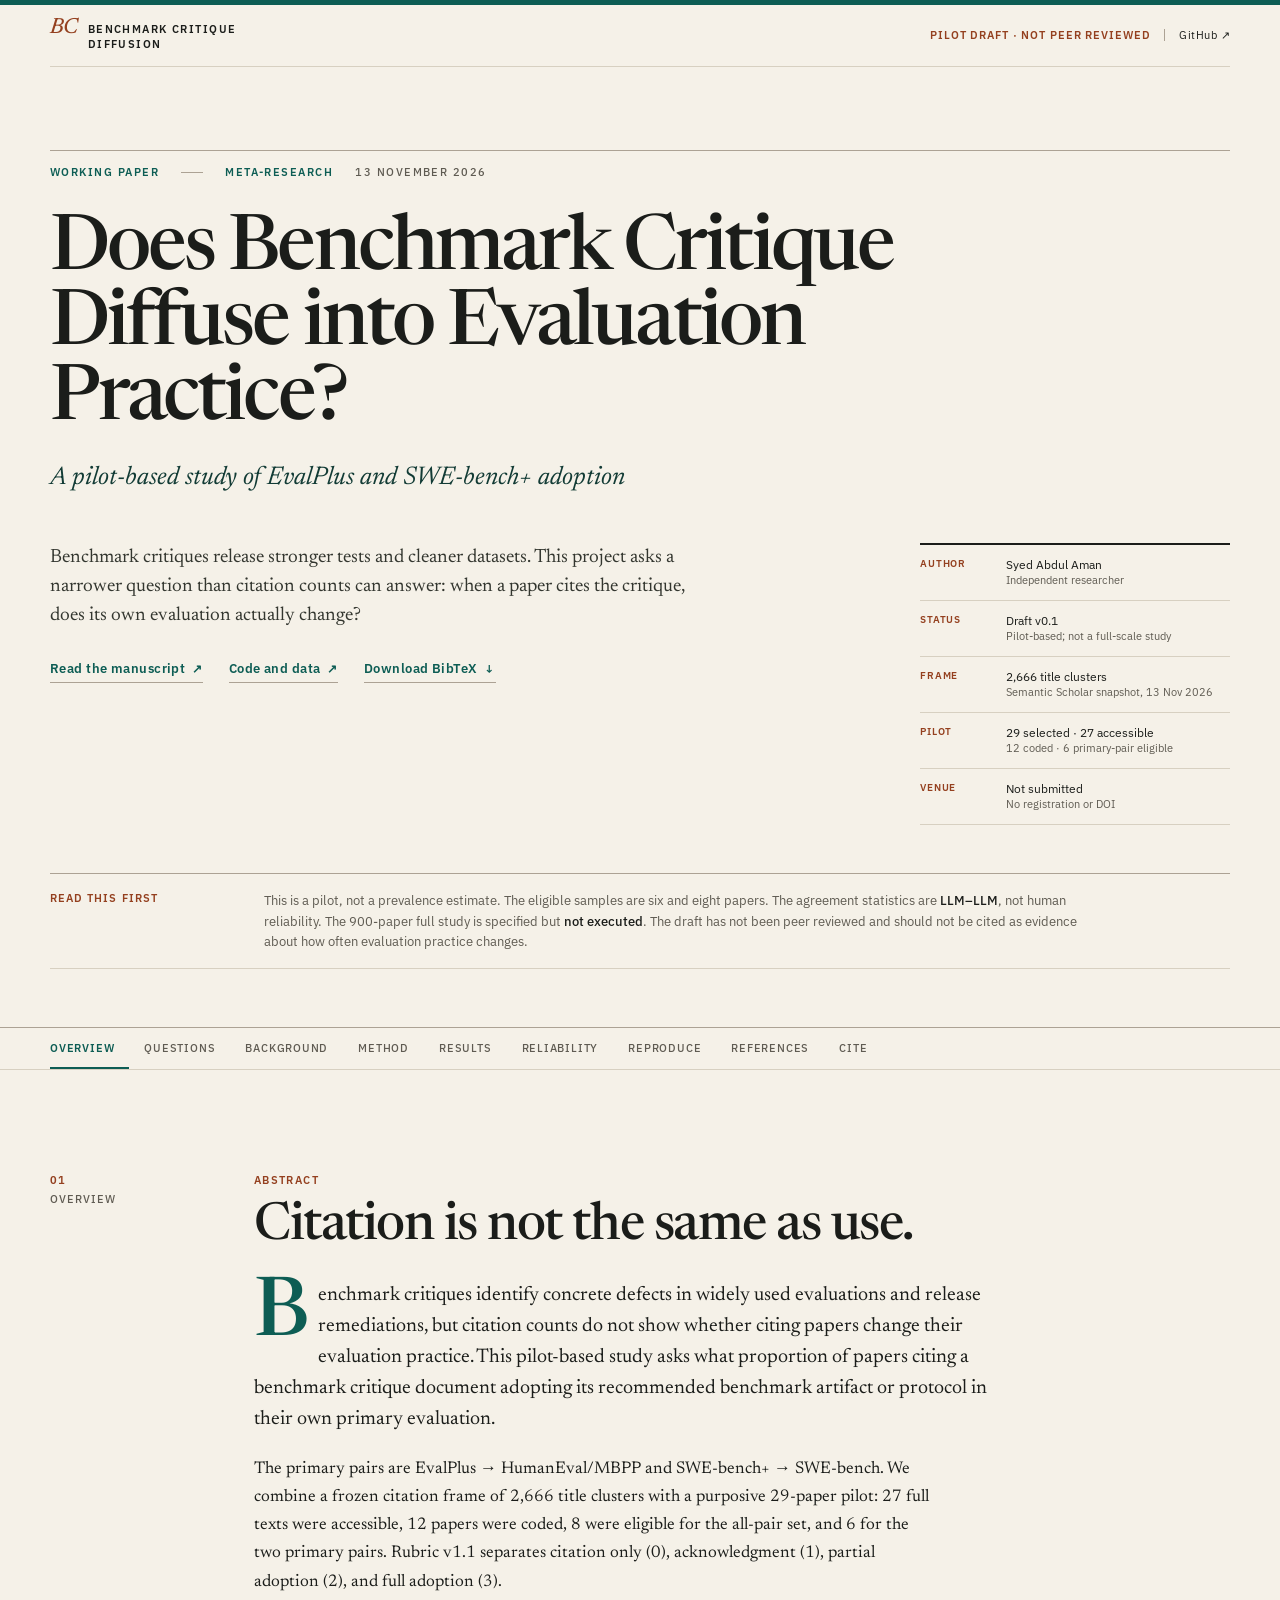
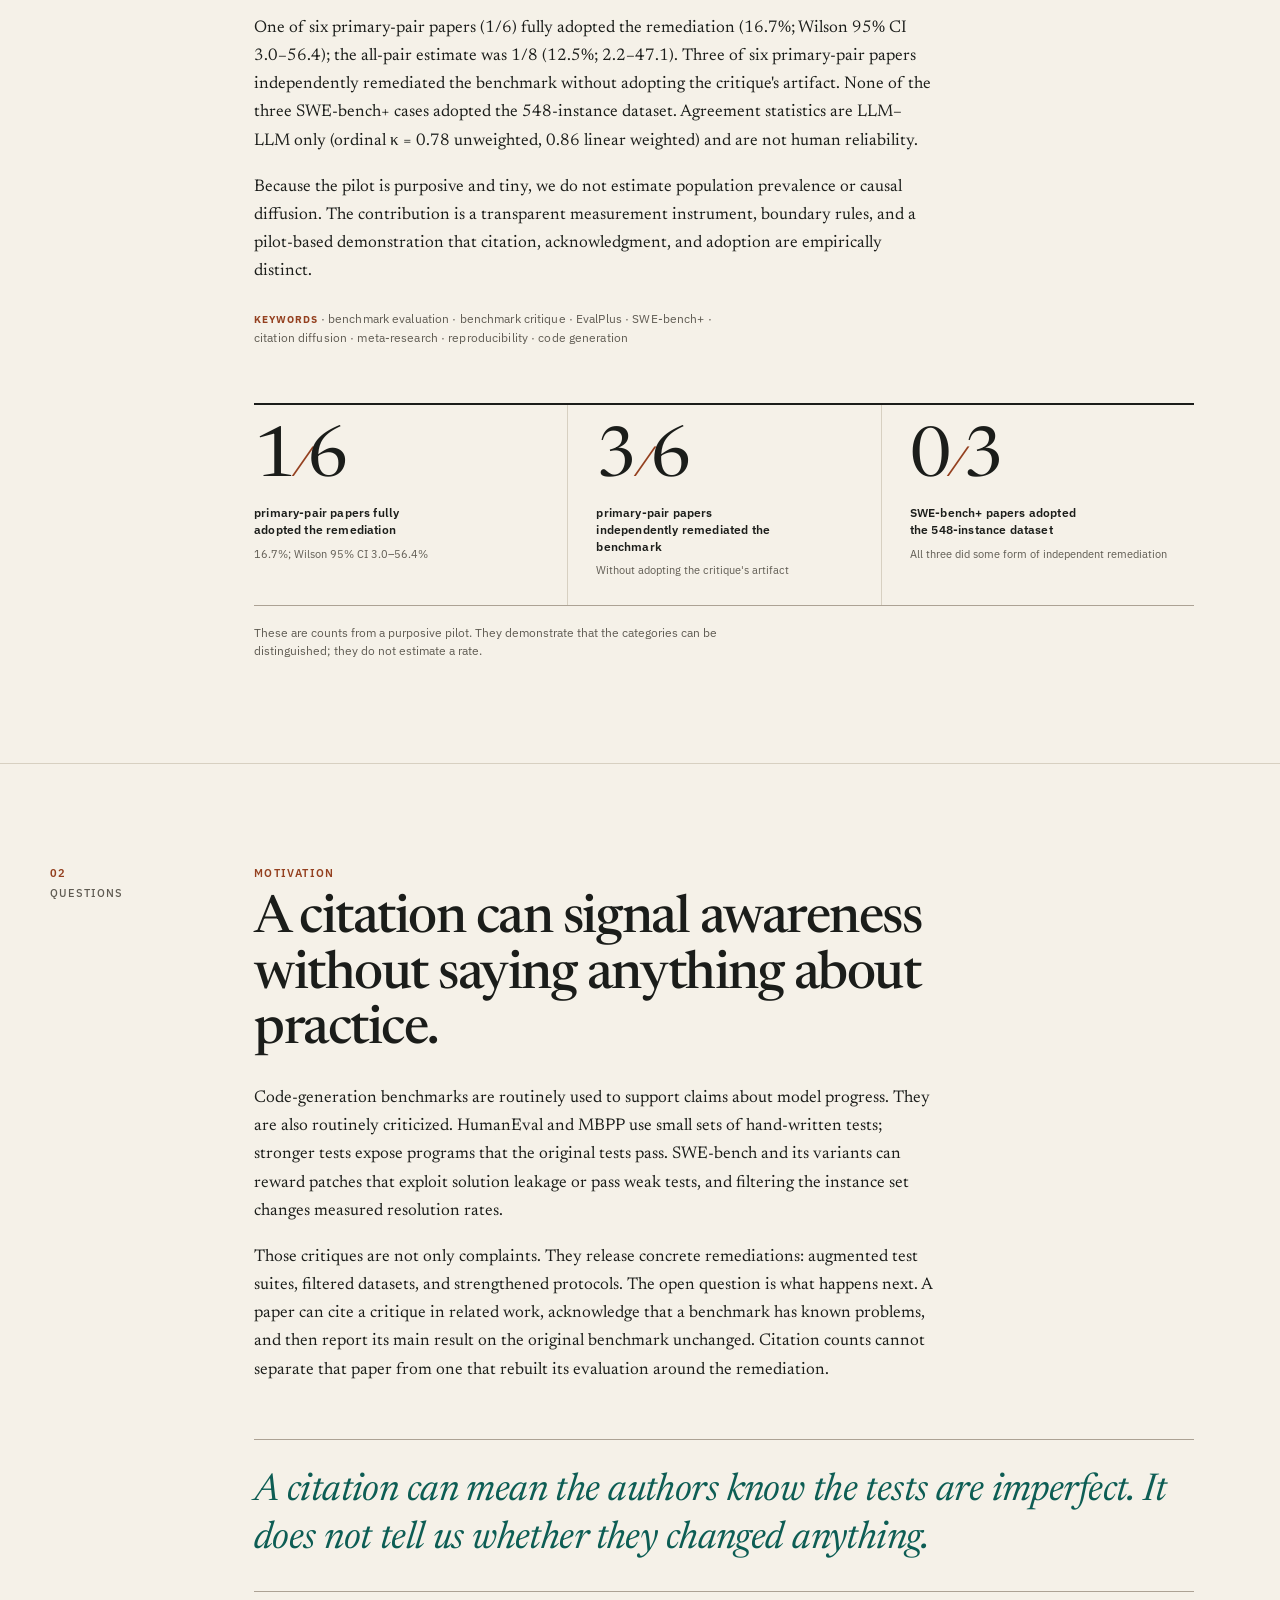
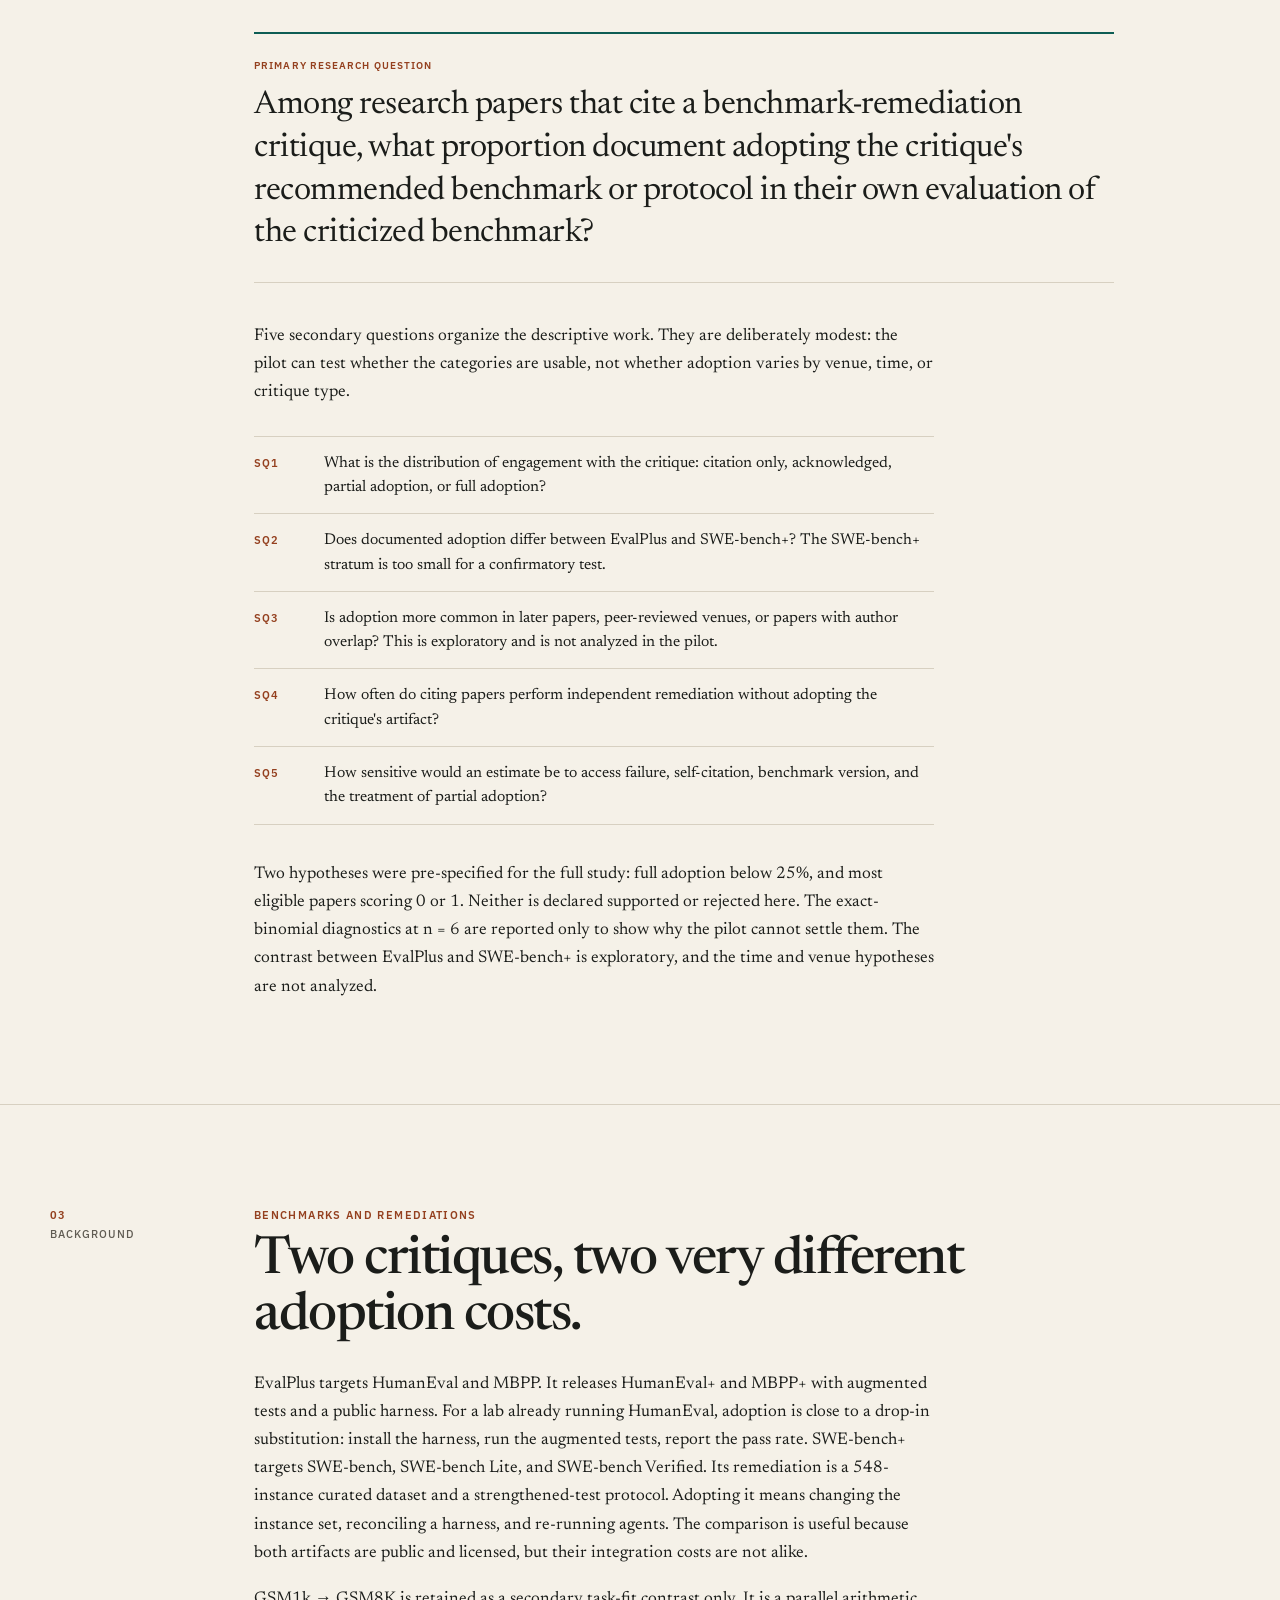
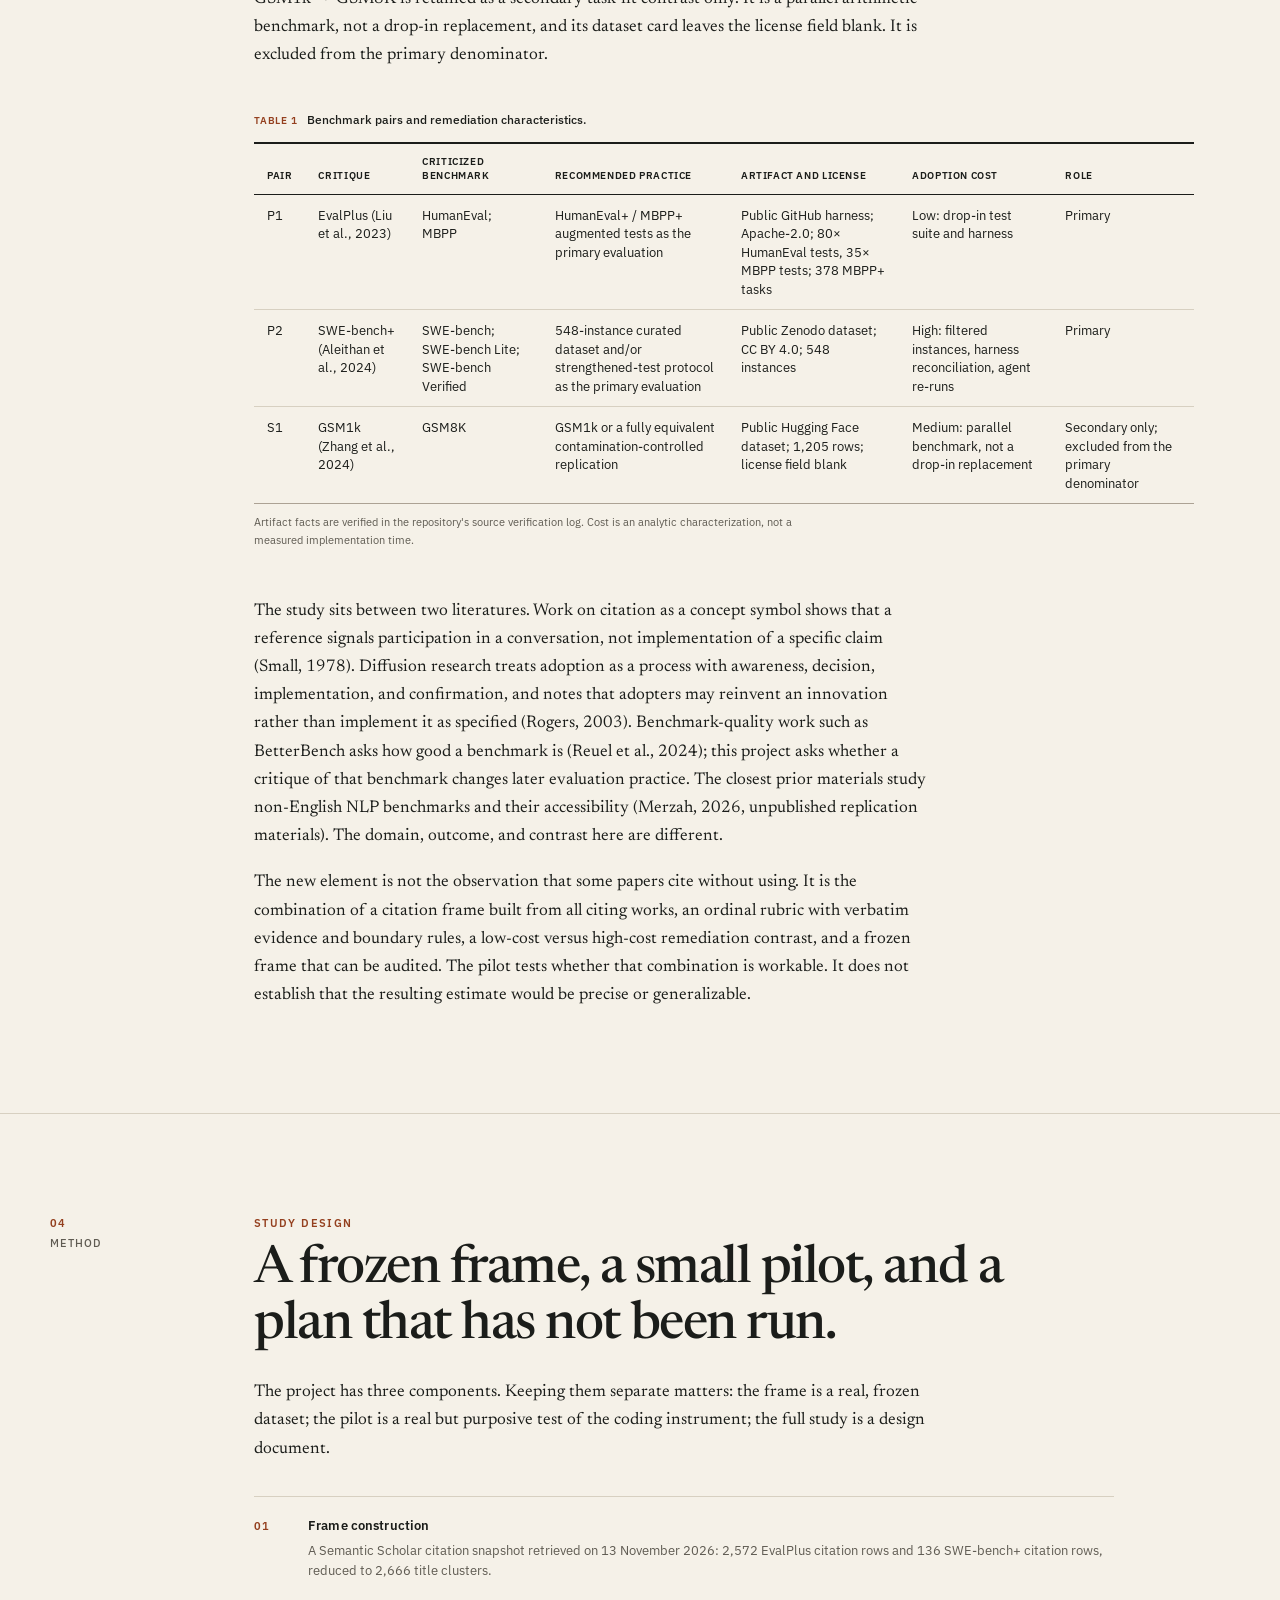
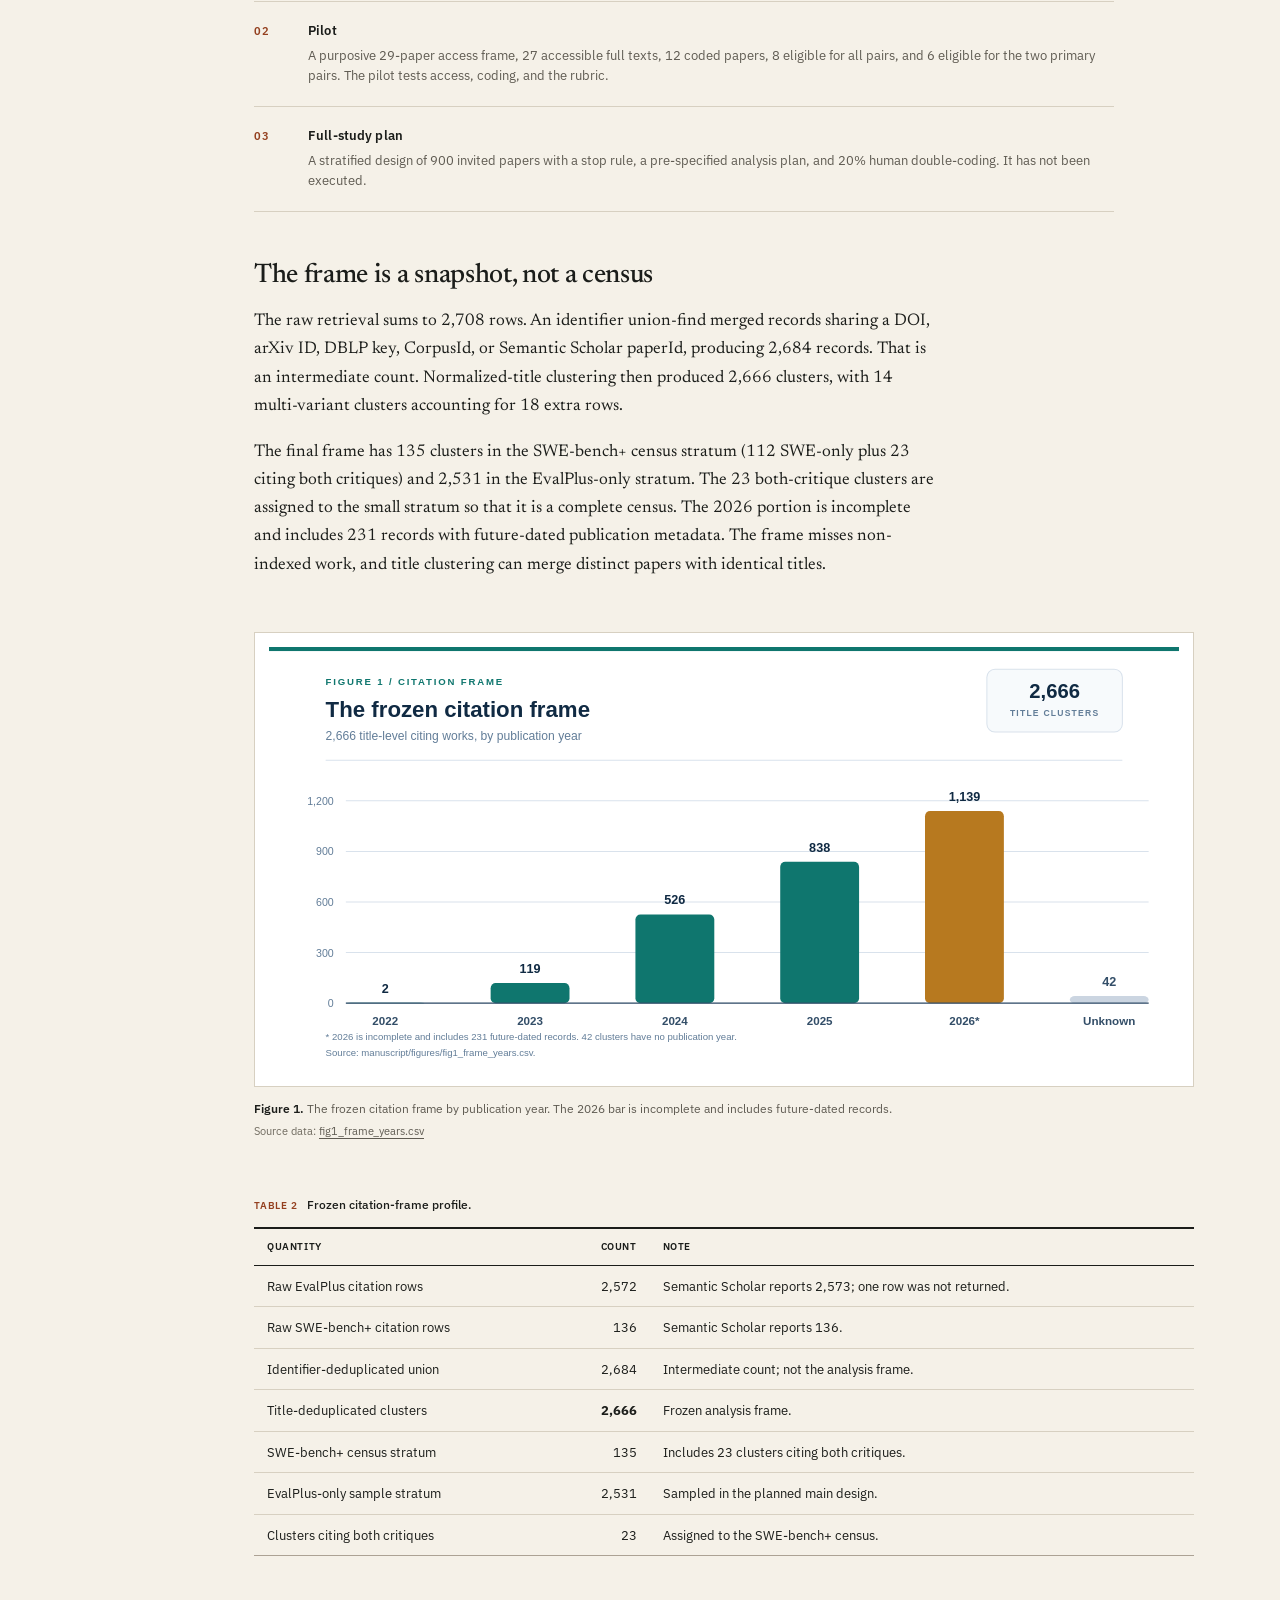
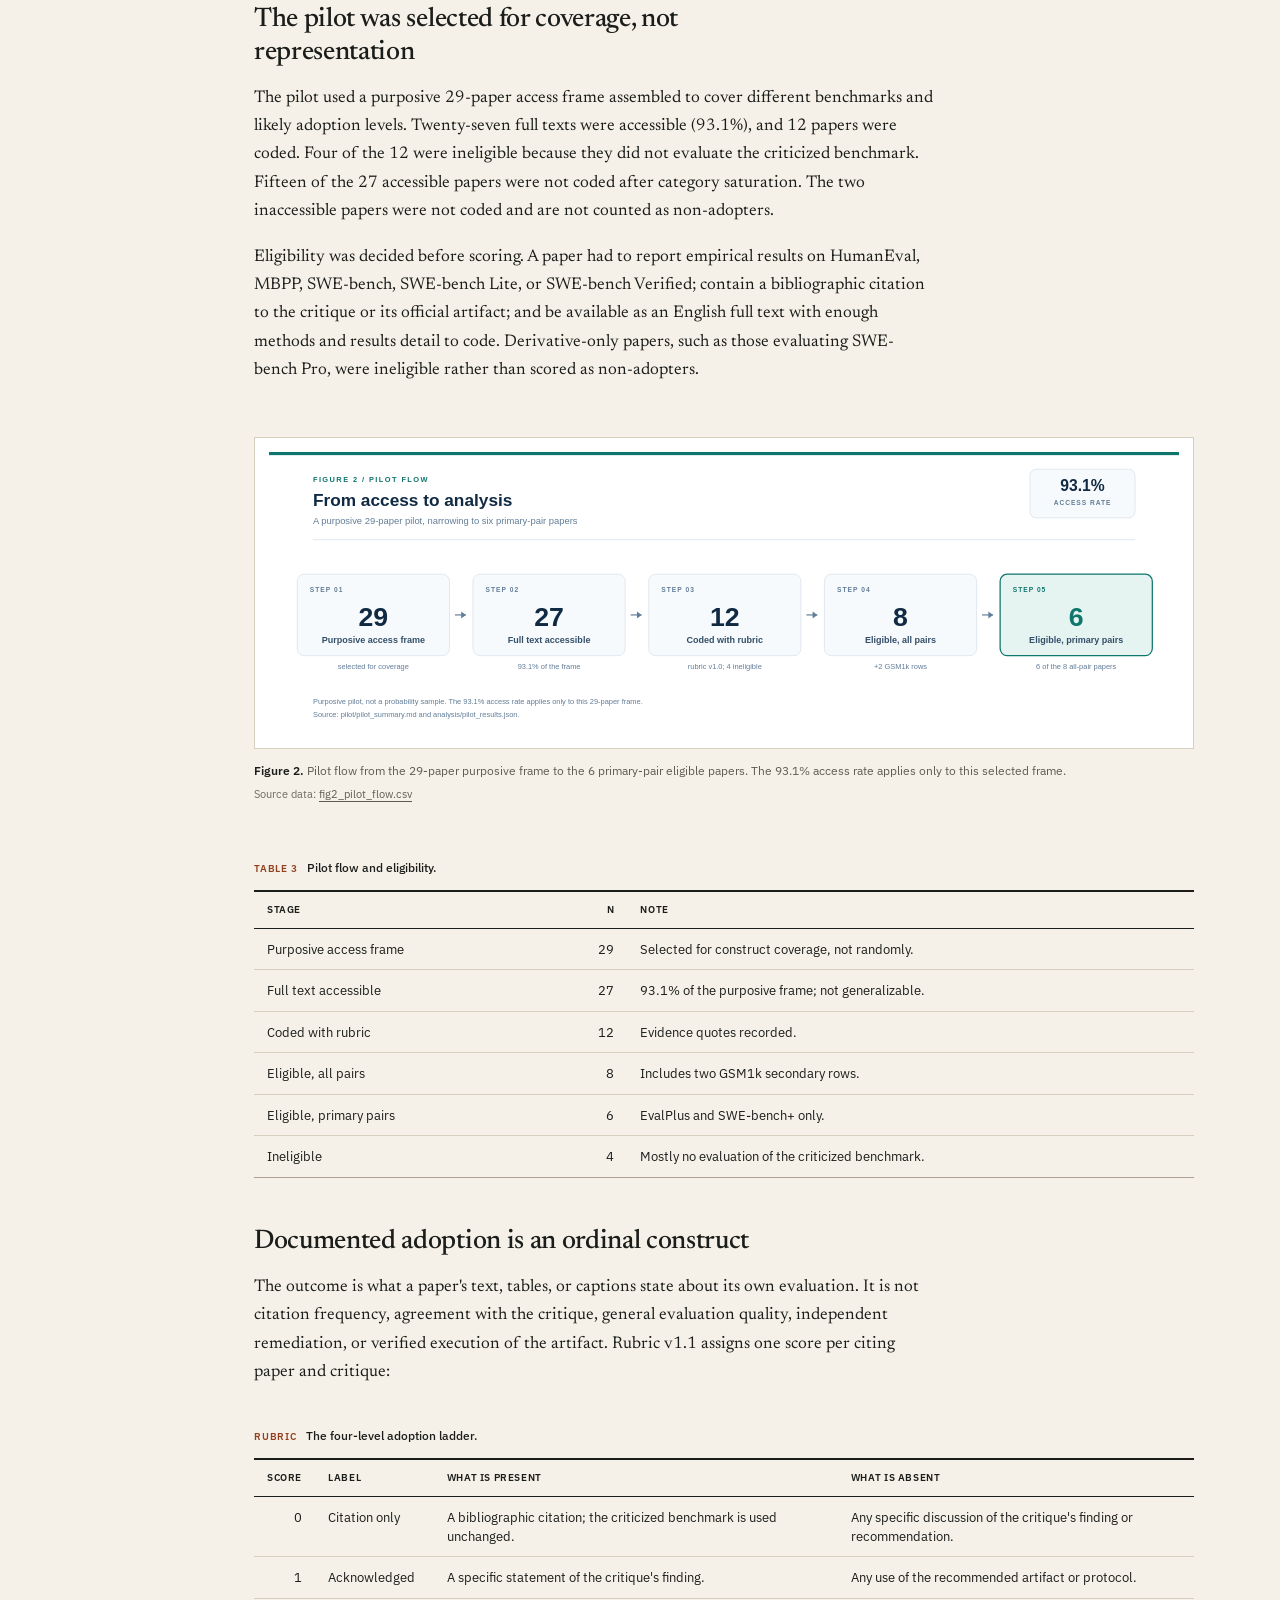
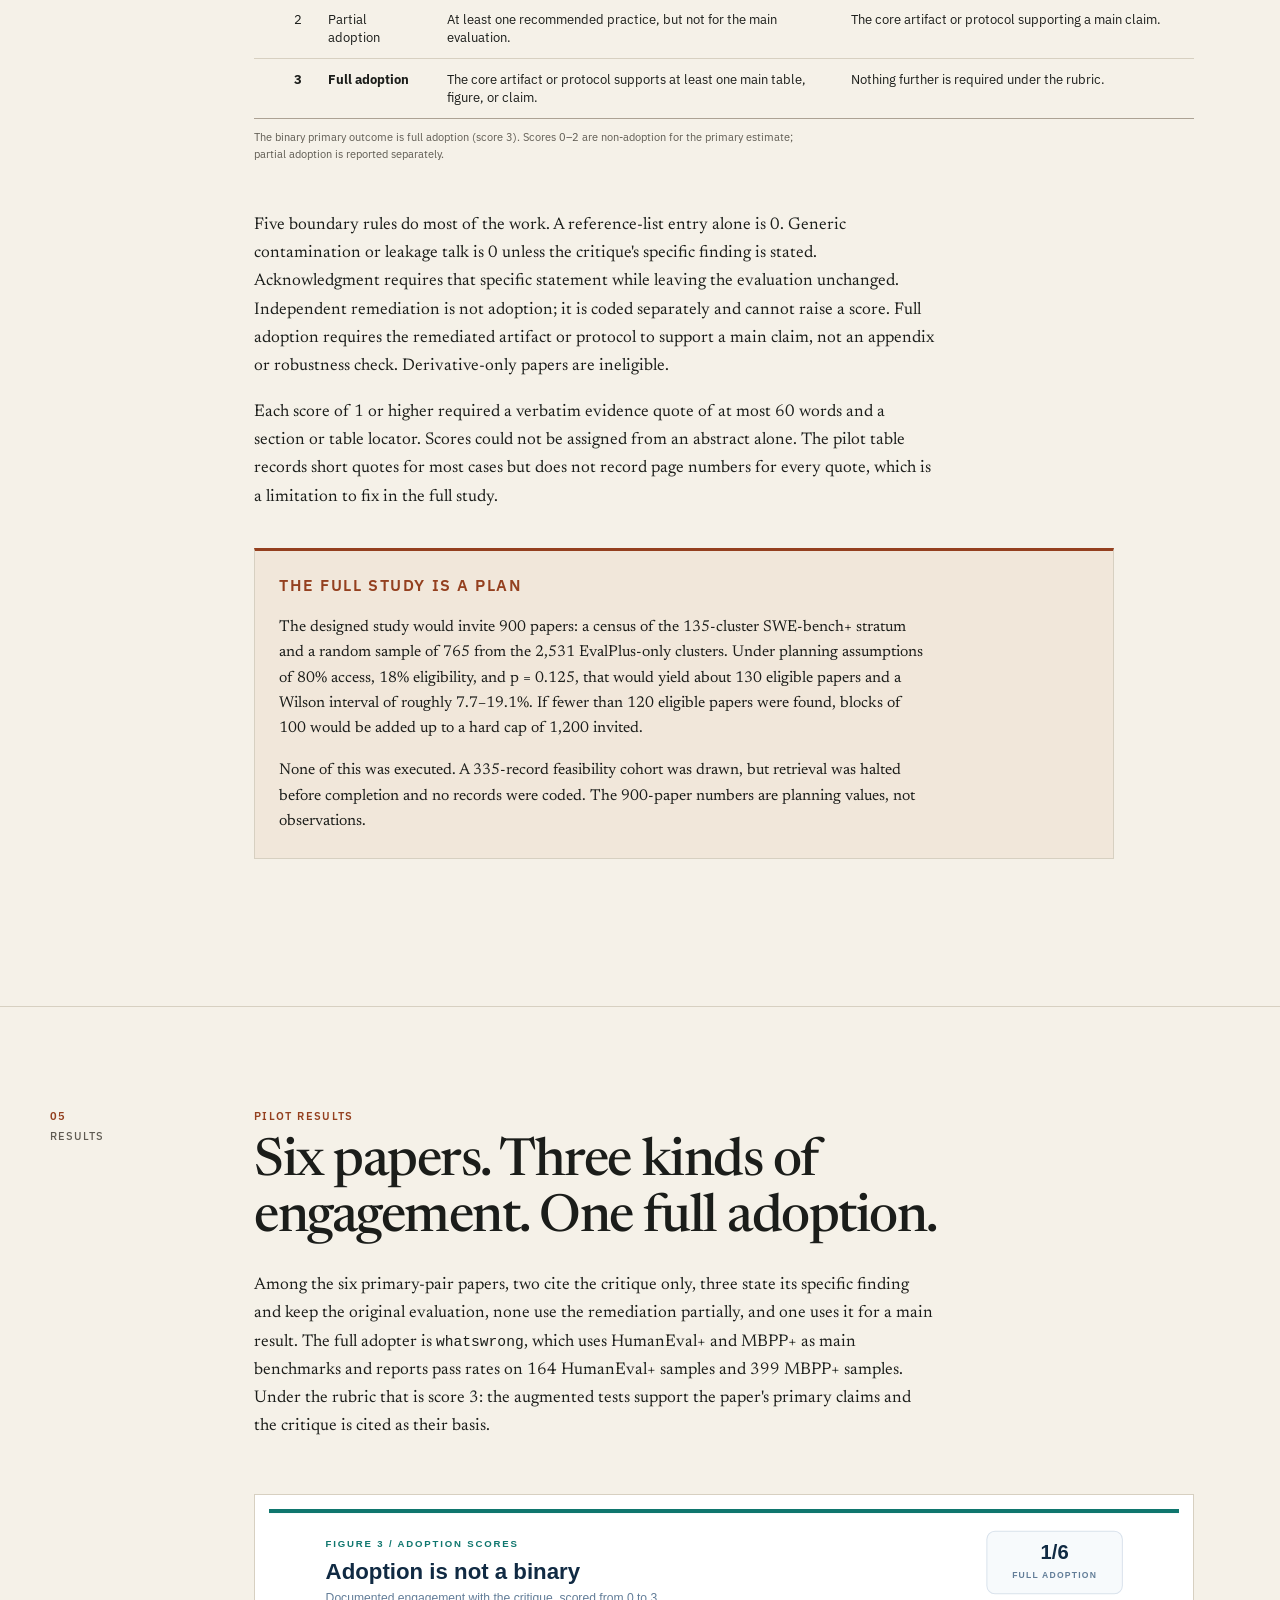
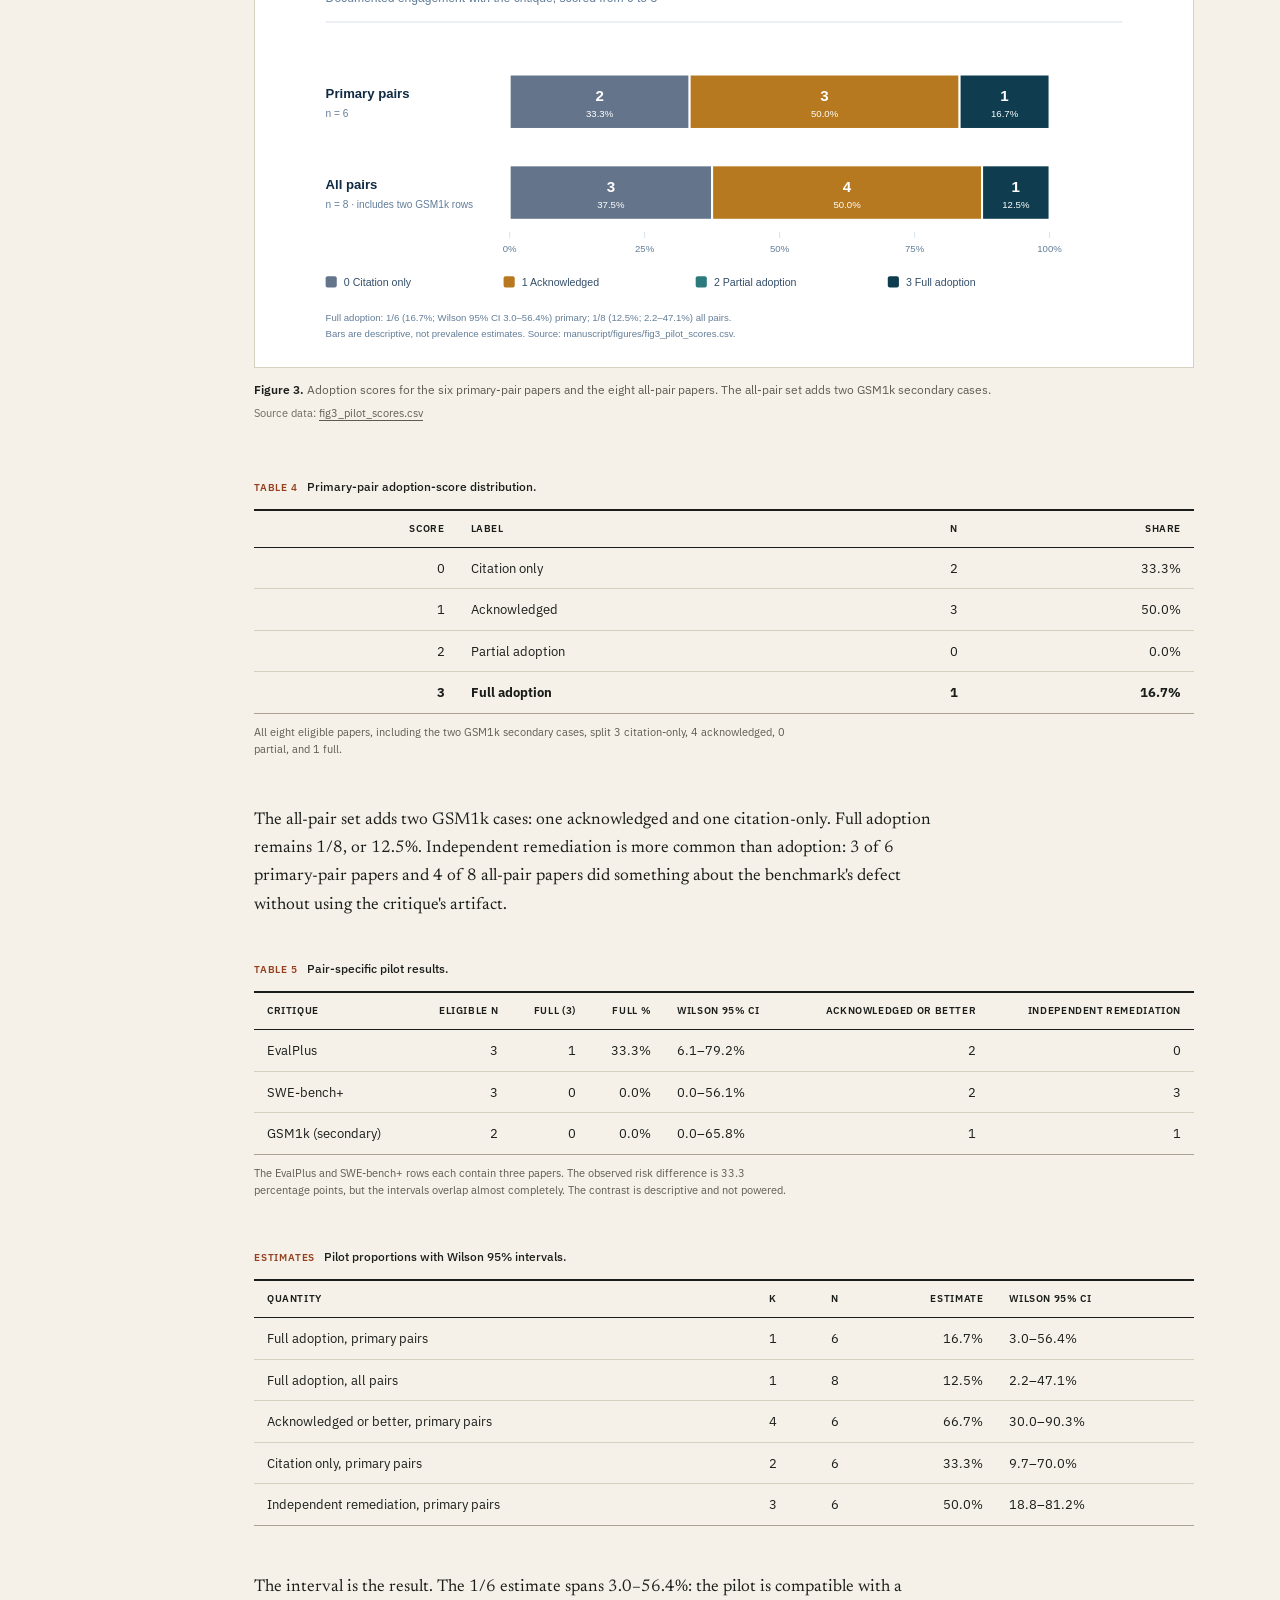
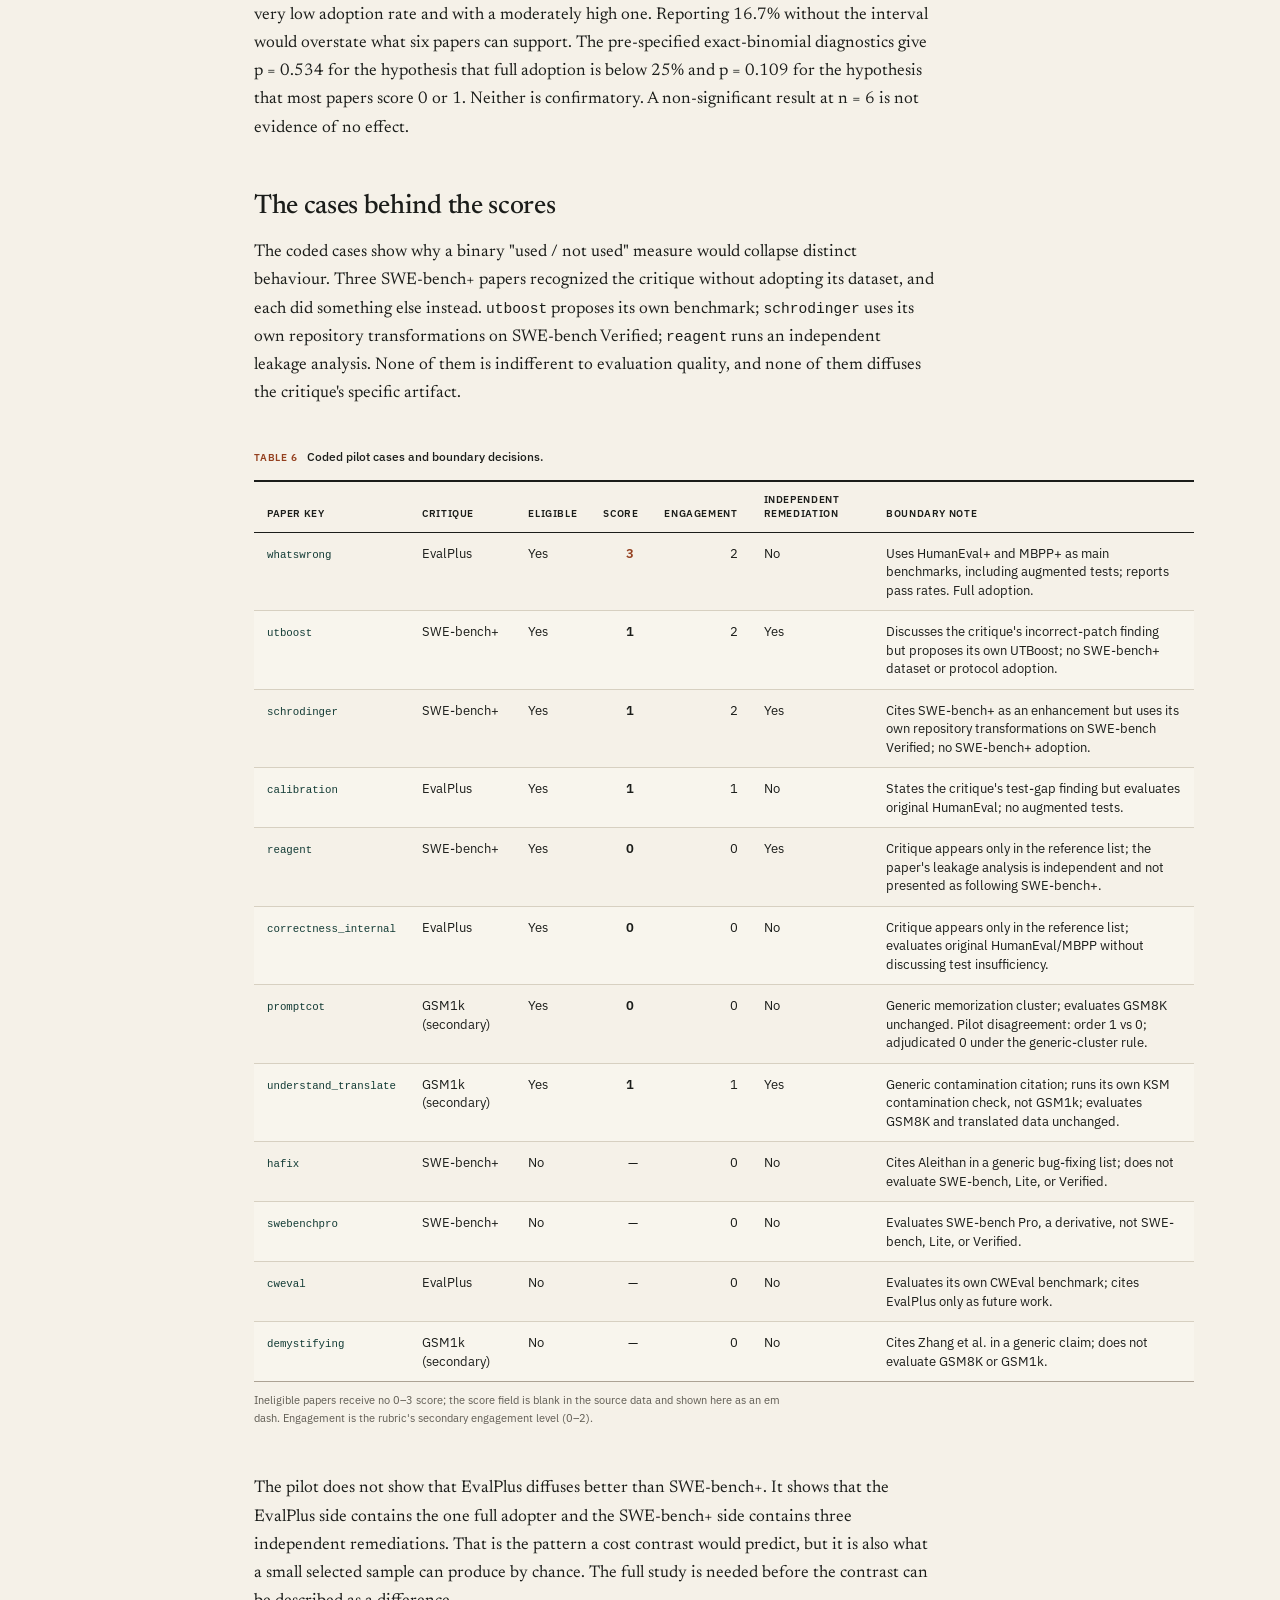
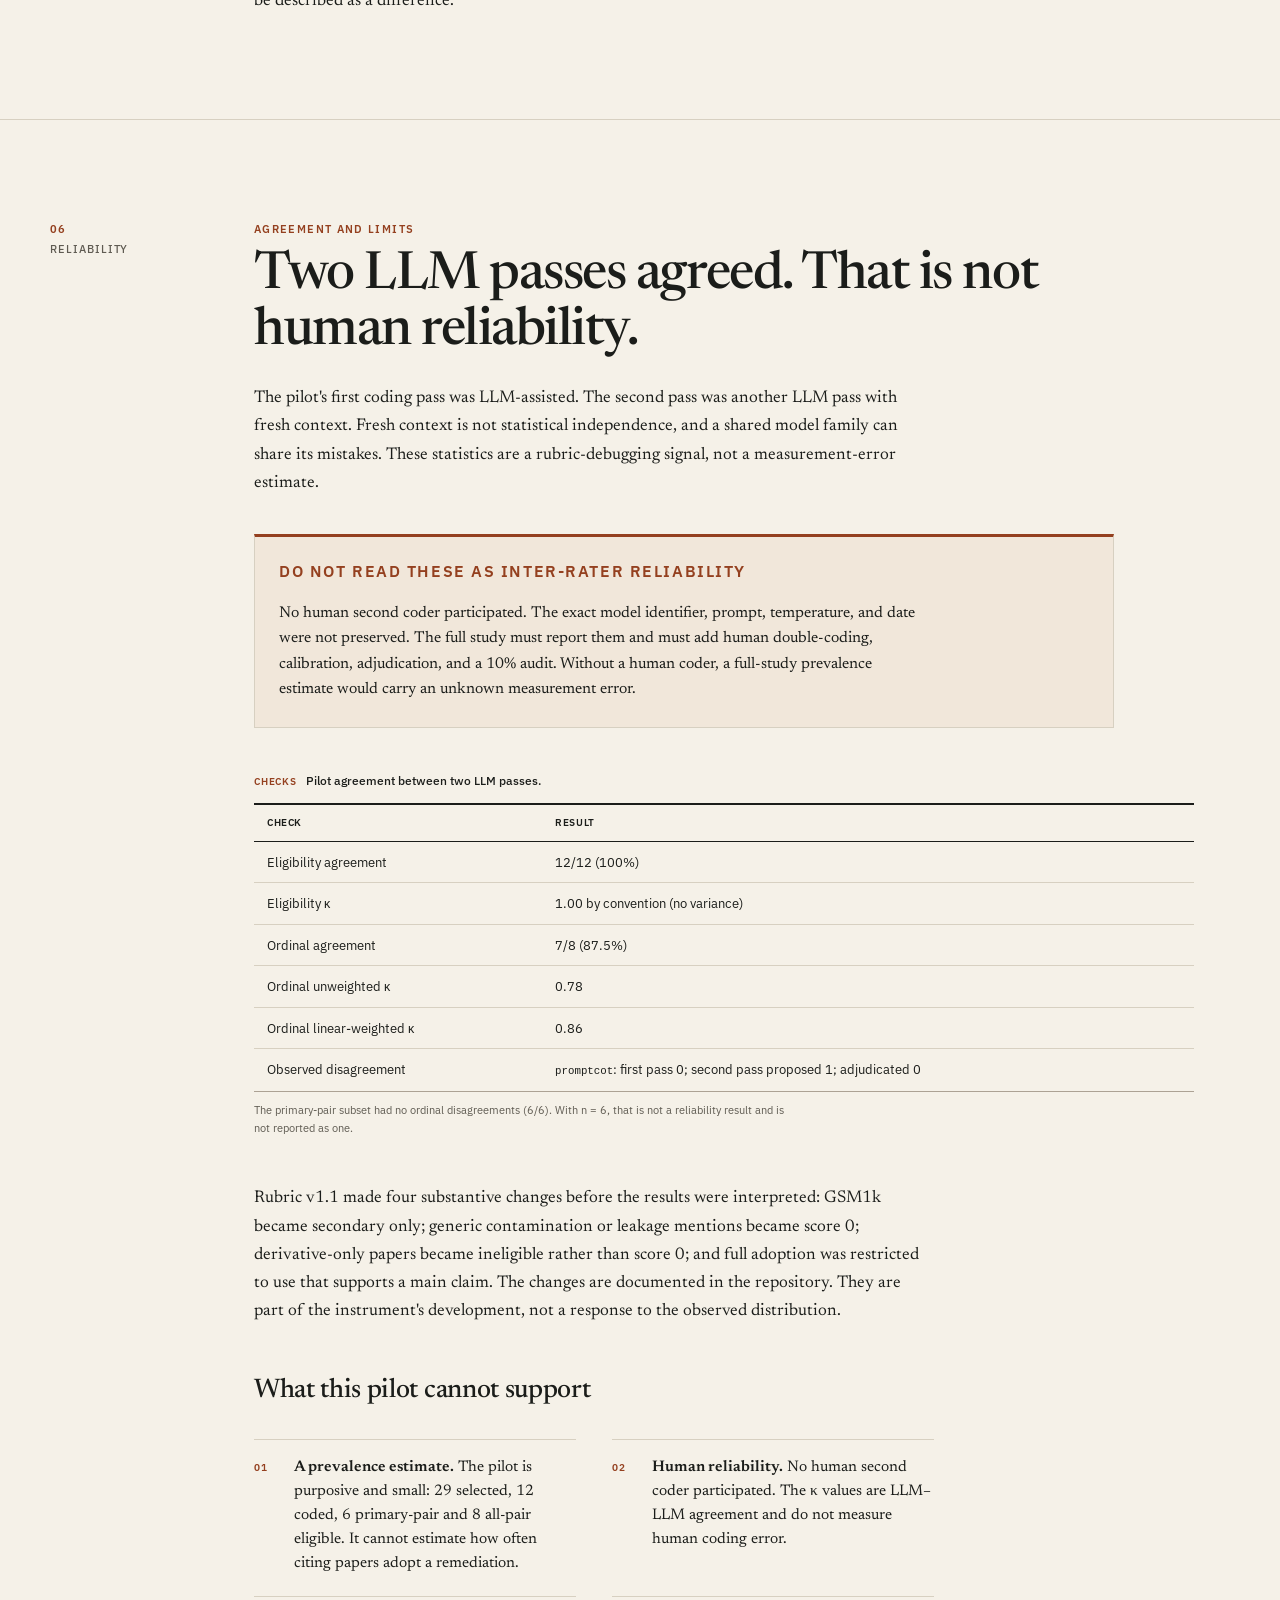
==== docs/index.html @ 9d556e21 "Publish pilot study as a research website Add a dependency-light static site under docs/ with the ma" ====
<!doctype html>
<html lang="en">
<head>
  <meta charset="utf-8">
  <meta name="viewport" content="width=device-width, initial-scale=1">
  <title>Benchmark Critique Diffusion — Pilot Study</title>
  <meta name="description" content="A pilot-based study of whether papers citing EvalPlus and SWE-bench+ adopt the critiques' remediations in their own evaluations.">
  <meta name="author" content="Syed Abdul Aman">
  <meta name="robots" content="index, follow">
  <link rel="canonical" href="https://p-r-e-m-i-u-m.github.io/benchmark-critique-diffusion-protocol/">
  <meta property="og:type" content="article">
  <meta property="og:title" content="Does Benchmark Critique Diffuse into Evaluation Practice?">
  <meta property="og:description" content="A pilot-based study of EvalPlus and SWE-bench+ adoption. Citation, acknowledgment, and adoption are not the same thing.">
  <meta property="og:url" content="https://p-r-e-m-i-u-m.github.io/benchmark-critique-diffusion-protocol/">
  <meta property="og:image" content="https://p-r-e-m-i-u-m.github.io/benchmark-critique-diffusion-protocol/assets/social-card.png">
  <meta property="og:image:width" content="1200">
  <meta property="og:image:height" content="630">
  <meta property="og:image:alt" content="Title card for the Benchmark Critique Diffusion pilot study.">
  <meta property="article:published_time" content="2026-11-13">
  <meta name="twitter:card" content="summary_large_image">
  <meta name="twitter:title" content="Does Benchmark Critique Diffuse into Evaluation Practice?">
  <meta name="twitter:description" content="A pilot-based study of EvalPlus and SWE-bench+ adoption. Not a prevalence estimate.">
  <meta name="twitter:image" content="https://p-r-e-m-i-u-m.github.io/benchmark-critique-diffusion-protocol/assets/social-card.png">
  <meta name="theme-color" content="#f5f1e8">
  <link rel="icon" href="assets/favicon.svg" type="image/svg+xml">
  <link rel="preload" href="assets/fonts/newsreader-latin.woff2" as="font" type="font/woff2" crossorigin>
  <link rel="preload" href="assets/fonts/ibm-plex-sans-latin.woff2" as="font" type="font/woff2" crossorigin>
  <link rel="stylesheet" href="styles.css">
  <script type="application/ld+json">
  {
    "@context": "https://schema.org",
    "@type": "ScholarlyArticle",
    "name": "Does Benchmark Critique Diffuse into Evaluation Practice? A Pilot-Based Study of EvalPlus and SWE-bench+ Adoption",
    "headline": "Does Benchmark Critique Diffuse into Evaluation Practice?",
    "author": {
      "@type": "Person",
      "name": "Syed Abdul Aman"
    },
    "dateCreated": "2026-11-13",
    "creativeWorkStatus": "Pilot-based research draft; not peer reviewed; not a prevalence estimate",
    "abstract": "A pilot-based study of whether papers citing benchmark critiques document adopting the critiques' remediations in their own primary evaluations.",
    "url": "https://p-r-e-m-i-u-m.github.io/benchmark-critique-diffusion-protocol/",
    "codeRepository": "https://github.com/P-r-e-m-i-u-m/benchmark-critique-diffusion-protocol",
    "license": "https://creativecommons.org/licenses/by/4.0/",
    "keywords": "benchmark evaluation, benchmark critique, EvalPlus, SWE-bench+, citation diffusion, meta-research, reproducibility"
  }
  </script>
</head>
<body>
  <a class="skip-link" href="#main">Skip to the research</a>

  <header class="site-header">
    <div class="wrap masthead-top">
      <a class="wordmark" href="./" aria-label="BC Benchmark Critique Diffusion, home">
        <span class="monogram" aria-hidden="true">BC</span>
        <span>Benchmark Critique<br>Diffusion</span>
      </a>
      <div class="top-links">
        <span class="status">Pilot draft · Not peer reviewed</span>
        <span class="divider" aria-hidden="true"></span>
        <a href="https://github.com/P-r-e-m-i-u-m/benchmark-critique-diffusion-protocol">GitHub <span aria-hidden="true">↗</span></a>
      </div>
    </div>

    <div class="wrap hero">
      <p class="kicker">
        <span>Working paper</span>
        <span class="kicker-sep" aria-hidden="true"></span>
        <span>Meta-research</span>
        <span class="kicker-date">13 November 2026</span>
      </p>

      <h1>
        <span class="title-line">Does Benchmark Critique</span>
        <span class="title-line">Diffuse into Evaluation Practice?</span>
      </h1>
      <p class="hero-sub">A pilot-based study of EvalPlus and SWE-bench+ adoption</p>

      <div class="hero-grid">
        <div>
          <p class="deck">
            Benchmark critiques release stronger tests and cleaner datasets. This project asks a narrower question than citation counts can answer: when a paper cites the critique, does its own evaluation actually change?
          </p>
          <div class="hero-actions">
            <a class="text-link" href="https://github.com/P-r-e-m-i-u-m/benchmark-critique-diffusion-protocol/blob/main/manuscript/paper.md">Read the manuscript <span class="arrow" aria-hidden="true">↗</span></a>
            <a class="text-link" href="https://github.com/P-r-e-m-i-u-m/benchmark-critique-diffusion-protocol">Code and data <span class="arrow" aria-hidden="true">↗</span></a>
            <a class="text-link" href="cite.bib" download>Download BibTeX <span class="arrow" aria-hidden="true">↓</span></a>
          </div>
        </div>

        <dl class="paper-meta" aria-label="Study metadata">
          <div>
            <dt>Author</dt>
            <dd>Syed Abdul Aman <span>Independent researcher</span></dd>
          </div>
          <div>
            <dt>Status</dt>
            <dd>Draft v0.1 <span>Pilot-based; not a full-scale study</span></dd>
          </div>
          <div>
            <dt>Frame</dt>
            <dd>2,666 title clusters <span>Semantic Scholar snapshot, 13 Nov 2026</span></dd>
          </div>
          <div>
            <dt>Pilot</dt>
            <dd>29 selected · 27 accessible <span>12 coded · 6 primary-pair eligible</span></dd>
          </div>
          <div>
            <dt>Venue</dt>
            <dd>Not submitted <span>No registration or DOI</span></dd>
          </div>
        </dl>
      </div>

      <aside class="status-note" aria-label="What this draft does not claim">
        <strong>Read this first</strong>
        <p>
          This is a pilot, not a prevalence estimate. The eligible samples are six and eight papers. The agreement statistics are <em>LLM–LLM</em>, not human reliability. The 900-paper full study is specified but <em>not executed</em>. The draft has not been peer reviewed and should not be cited as evidence about how often evaluation practice changes.
        </p>
      </aside>
    </div>
  </header>

  <nav class="section-nav" aria-label="Section navigation">
    <div class="wrap nav-inner">
      <a class="nav-link" href="#overview">Overview</a>
      <a class="nav-link" href="#questions">Questions</a>
      <a class="nav-link" href="#background">Background</a>
      <a class="nav-link" href="#method">Method</a>
      <a class="nav-link" href="#results">Results</a>
      <a class="nav-link" href="#reliability">Reliability</a>
      <a class="nav-link" href="#reproduce">Reproduce</a>
      <a class="nav-link" href="#references">References</a>
      <a class="nav-link" href="#cite">Cite</a>
    </div>
  </nav>

  <main id="main">
    <section class="section" id="overview" aria-labelledby="overview-title">
      <div class="wrap section-grid">
        <div class="rail">
          <span class="section-no">01</span>
          <span class="rail-label">Overview</span>
        </div>
        <div class="content abstract">
          <p class="eyebrow">Abstract</p>
          <h2 id="overview-title">Citation is not the same as use.</h2>
          <p class="lead">
            Benchmark critiques identify concrete defects in widely used evaluations and release remediations, but citation counts do not show whether citing papers change their evaluation practice. This pilot-based study asks what proportion of papers citing a benchmark critique document adopting its recommended benchmark artifact or protocol in their own primary evaluation.
          </p>
          <p>
            The primary pairs are EvalPlus → HumanEval/MBPP and SWE-bench+ → SWE-bench. We combine a frozen citation frame of 2,666 title clusters with a purposive 29-paper pilot: 27 full texts were accessible, 12 papers were coded, 8 were eligible for the all-pair set, and 6 for the two primary pairs. Rubric v1.1 separates citation only (0), acknowledgment (1), partial adoption (2), and full adoption (3).
          </p>
          <p>
            One of six primary-pair papers (1/6) fully adopted the remediation (16.7%; Wilson 95% CI 3.0–56.4); the all-pair estimate was 1/8 (12.5%; 2.2–47.1). Three of six primary-pair papers independently remediated the benchmark without adopting the critique's artifact. None of the three SWE-bench+ cases adopted the 548-instance dataset. Agreement statistics are LLM–LLM only (ordinal κ = 0.78 unweighted, 0.86 linear weighted) and are not human reliability.
          </p>
          <p>
            Because the pilot is purposive and tiny, we do not estimate population prevalence or causal diffusion. The contribution is a transparent measurement instrument, boundary rules, and a pilot-based demonstration that citation, acknowledgment, and adoption are empirically distinct.
          </p>
          <p class="keywords">
            <strong>Keywords</strong> · benchmark evaluation · benchmark critique · EvalPlus · SWE-bench+ · citation diffusion · meta-research · reproducibility · code generation
          </p>

          <div class="ledger" role="group" aria-label="Pilot results at a glance">
            <div class="ledger-item">
              <span class="ledger-value">1<span class="slash">/</span>6</span>
              <span class="ledger-label">primary-pair papers fully adopted the remediation</span>
              <span class="ledger-note">16.7%; Wilson 95% CI 3.0–56.4%</span>
            </div>
            <div class="ledger-item">
              <span class="ledger-value">3<span class="slash">/</span>6</span>
              <span class="ledger-label">primary-pair papers independently remediated the benchmark</span>
              <span class="ledger-note">Without adopting the critique's artifact</span>
            </div>
            <div class="ledger-item">
              <span class="ledger-value">0<span class="slash">/</span>3</span>
              <span class="ledger-label">SWE-bench+ papers adopted the 548-instance dataset</span>
              <span class="ledger-note">All three did some form of independent remediation</span>
            </div>
          </div>
          <p class="small-note">
            These are counts from a purposive pilot. They demonstrate that the categories can be distinguished; they do not estimate a rate.
          </p>
        </div>
      </div>
    </section>

    <section class="section" id="questions" aria-labelledby="questions-title">
      <div class="wrap section-grid">
        <div class="rail">
          <span class="section-no">02</span>
          <span class="rail-label">Questions</span>
        </div>
        <div class="content">
          <p class="eyebrow">Motivation</p>
          <h2 id="questions-title">A citation can signal awareness without saying anything about practice.</h2>
          <p>
            Code-generation benchmarks are routinely used to support claims about model progress. They are also routinely criticized. HumanEval and MBPP use small sets of hand-written tests; stronger tests expose programs that the original tests pass. SWE-bench and its variants can reward patches that exploit solution leakage or pass weak tests, and filtering the instance set changes measured resolution rates.
          </p>
          <p>
            Those critiques are not only complaints. They release concrete remediations: augmented test suites, filtered datasets, and strengthened protocols. The open question is what happens next. A paper can cite a critique in related work, acknowledge that a benchmark has known problems, and then report its main result on the original benchmark unchanged. Citation counts cannot separate that paper from one that rebuilt its evaluation around the remediation.
          </p>

          <p class="pullquote">
            A citation can mean the authors know the tests are imperfect. It does not tell us whether they changed anything.
          </p>

          <div class="research-question">
            <p class="rq-label">Primary research question</p>
            <p class="rq-text">
              Among research papers that cite a benchmark-remediation critique, what proportion document adopting the critique's recommended benchmark or protocol in their own evaluation of the criticized benchmark?
            </p>
          </div>

          <p>
            Five secondary questions organize the descriptive work. They are deliberately modest: the pilot can test whether the categories are usable, not whether adoption varies by venue, time, or critique type.
          </p>
          <ol class="sq-list">
            <li><span class="sq-id">SQ1</span><span>What is the distribution of engagement with the critique: citation only, acknowledged, partial adoption, or full adoption?</span></li>
            <li><span class="sq-id">SQ2</span><span>Does documented adoption differ between EvalPlus and SWE-bench+? The SWE-bench+ stratum is too small for a confirmatory test.</span></li>
            <li><span class="sq-id">SQ3</span><span>Is adoption more common in later papers, peer-reviewed venues, or papers with author overlap? This is exploratory and is not analyzed in the pilot.</span></li>
            <li><span class="sq-id">SQ4</span><span>How often do citing papers perform independent remediation without adopting the critique's artifact?</span></li>
            <li><span class="sq-id">SQ5</span><span>How sensitive would an estimate be to access failure, self-citation, benchmark version, and the treatment of partial adoption?</span></li>
          </ol>

          <p>
            Two hypotheses were pre-specified for the full study: full adoption below 25%, and most eligible papers scoring 0 or 1. Neither is declared supported or rejected here. The exact-binomial diagnostics at n = 6 are reported only to show why the pilot cannot settle them. The contrast between EvalPlus and SWE-bench+ is exploratory, and the time and venue hypotheses are not analyzed.
          </p>
        </div>
      </div>
    </section>

    <section class="section" id="background" aria-labelledby="background-title">
      <div class="wrap section-grid">
        <div class="rail">
          <span class="section-no">03</span>
          <span class="rail-label">Background</span>
        </div>
        <div class="content">
          <p class="eyebrow">Benchmarks and remediations</p>
          <h2 id="background-title">Two critiques, two very different adoption costs.</h2>
          <p>
            EvalPlus targets HumanEval and MBPP. It releases HumanEval+ and MBPP+ with augmented tests and a public harness. For a lab already running HumanEval, adoption is close to a drop-in substitution: install the harness, run the augmented tests, report the pass rate. SWE-bench+ targets SWE-bench, SWE-bench Lite, and SWE-bench Verified. Its remediation is a 548-instance curated dataset and a strengthened-test protocol. Adopting it means changing the instance set, reconciling a harness, and re-running agents. The comparison is useful because both artifacts are public and licensed, but their integration costs are not alike.
          </p>
          <p>
            GSM1k → GSM8K is retained as a secondary task-fit contrast only. It is a parallel arithmetic benchmark, not a drop-in replacement, and its dataset card leaves the license field blank. It is excluded from the primary denominator.
          </p>

          <div class="table-block">
            <p class="table-caption" id="t1-caption"><span class="table-no">Table 1</span> Benchmark pairs and remediation characteristics.<span class="scroll-hint">Scroll sideways for all columns.</span></p>
            <div class="table-wrap table--wide" tabindex="0" role="region" aria-labelledby="t1-caption">
              <table aria-describedby="t1-note">
                <thead>
                  <tr>
                    <th scope="col">Pair</th>
                    <th scope="col">Critique</th>
                    <th scope="col">Criticized benchmark</th>
                    <th scope="col">Recommended practice</th>
                    <th scope="col">Artifact and license</th>
                    <th scope="col">Adoption cost</th>
                    <th scope="col">Role</th>
                  </tr>
                </thead>
                <tbody>
                  <tr>
                    <td>P1</td>
                    <td>EvalPlus (Liu et al., 2023)</td>
                    <td>HumanEval; MBPP</td>
                    <td>HumanEval+ / MBPP+ augmented tests as the primary evaluation</td>
                    <td>Public GitHub harness; Apache-2.0; 80× HumanEval tests, 35× MBPP tests; 378 MBPP+ tasks</td>
                    <td>Low: drop-in test suite and harness</td>
                    <td>Primary</td>
                  </tr>
                  <tr>
                    <td>P2</td>
                    <td>SWE-bench+ (Aleithan et al., 2024)</td>
                    <td>SWE-bench; SWE-bench Lite; SWE-bench Verified</td>
                    <td>548-instance curated dataset and/or strengthened-test protocol as the primary evaluation</td>
                    <td>Public Zenodo dataset; CC BY 4.0; 548 instances</td>
                    <td>High: filtered instances, harness reconciliation, agent re-runs</td>
                    <td>Primary</td>
                  </tr>
                  <tr>
                    <td>S1</td>
                    <td>GSM1k (Zhang et al., 2024)</td>
                    <td>GSM8K</td>
                    <td>GSM1k or a fully equivalent contamination-controlled replication</td>
                    <td>Public Hugging Face dataset; 1,205 rows; license field blank</td>
                    <td>Medium: parallel benchmark, not a drop-in replacement</td>
                    <td>Secondary only; excluded from the primary denominator</td>
                  </tr>
                </tbody>
              </table>
            </div>
            <p class="table-note" id="t1-note">Artifact facts are verified in the repository's source verification log. Cost is an analytic characterization, not a measured implementation time.</p>
          </div>

          <p>
            The study sits between two literatures. Work on citation as a concept symbol shows that a reference signals participation in a conversation, not implementation of a specific claim (Small, 1978). Diffusion research treats adoption as a process with awareness, decision, implementation, and confirmation, and notes that adopters may reinvent an innovation rather than implement it as specified (Rogers, 2003). Benchmark-quality work such as BetterBench asks how good a benchmark is (Reuel et al., 2024); this project asks whether a critique of that benchmark changes later evaluation practice. The closest prior materials study non-English NLP benchmarks and their accessibility (Merzah, 2026, unpublished replication materials). The domain, outcome, and contrast here are different.
          </p>
          <p>
            The new element is not the observation that some papers cite without using. It is the combination of a citation frame built from all citing works, an ordinal rubric with verbatim evidence and boundary rules, a low-cost versus high-cost remediation contrast, and a frozen frame that can be audited. The pilot tests whether that combination is workable. It does not establish that the resulting estimate would be precise or generalizable.
          </p>
        </div>
      </div>
    </section>

    <section class="section" id="method" aria-labelledby="method-title">
      <div class="wrap section-grid">
        <div class="rail">
          <span class="section-no">04</span>
          <span class="rail-label">Method</span>
        </div>
        <div class="content">
          <p class="eyebrow">Study design</p>
          <h2 id="method-title">A frozen frame, a small pilot, and a plan that has not been run.</h2>
          <p>
            The project has three components. Keeping them separate matters: the frame is a real, frozen dataset; the pilot is a real but purposive test of the coding instrument; the full study is a design document.
          </p>

          <ol class="design-list">
            <li>
              <div>
                <strong>Frame construction</strong>
                <p>A Semantic Scholar citation snapshot retrieved on 13 November 2026: 2,572 EvalPlus citation rows and 136 SWE-bench+ citation rows, reduced to 2,666 title clusters.</p>
              </div>
            </li>
            <li>
              <div>
                <strong>Pilot</strong>
                <p>A purposive 29-paper access frame, 27 accessible full texts, 12 coded papers, 8 eligible for all pairs, and 6 eligible for the two primary pairs. The pilot tests access, coding, and the rubric.</p>
              </div>
            </li>
            <li>
              <div>
                <strong>Full-study plan</strong>
                <p>A stratified design of 900 invited papers with a stop rule, a pre-specified analysis plan, and 20% human double-coding. It has not been executed.</p>
              </div>
            </li>
          </ol>

          <h3>The frame is a snapshot, not a census</h3>
          <p>
            The raw retrieval sums to 2,708 rows. An identifier union-find merged records sharing a DOI, arXiv ID, DBLP key, CorpusId, or Semantic Scholar paperId, producing 2,684 records. That is an intermediate count. Normalized-title clustering then produced 2,666 clusters, with 14 multi-variant clusters accounting for 18 extra rows.
          </p>
          <p>
            The final frame has 135 clusters in the SWE-bench+ census stratum (112 SWE-only plus 23 citing both critiques) and 2,531 in the EvalPlus-only stratum. The 23 both-critique clusters are assigned to the small stratum so that it is a complete census. The 2026 portion is incomplete and includes 231 records with future-dated publication metadata. The frame misses non-indexed work, and title clustering can merge distinct papers with identical titles.
          </p>

          <figure class="research-figure">
            <div class="figure-frame">
              <img src="assets/figures/fig1_frame_years.svg" width="900" height="420" alt="Bar chart of the frozen citation frame: 2,666 title clusters by publication year. 2022: 2; 2023: 119; 2024: 526; 2025: 838; 2026: 1,139; unknown: 42.">
            </div>
            <figcaption>
              <span><strong>Figure 1.</strong> The frozen citation frame by publication year. The 2026 bar is incomplete and includes future-dated records.</span>
              <span class="figure-source">Source data: <a href="https://github.com/P-r-e-m-i-u-m/benchmark-critique-diffusion-protocol/blob/main/manuscript/figures/fig1_frame_years.csv">fig1_frame_years.csv</a></span>
            </figcaption>
          </figure>

          <div class="table-block">
            <p class="table-caption" id="t2-caption"><span class="table-no">Table 2</span> Frozen citation-frame profile.</p>
            <div class="table-wrap" tabindex="0" role="region" aria-labelledby="t2-caption">
              <table>
                <thead>
                  <tr>
                    <th scope="col">Quantity</th>
                    <th scope="col" class="num">Count</th>
                    <th scope="col">Note</th>
                  </tr>
                </thead>
                <tbody>
                  <tr><td>Raw EvalPlus citation rows</td><td class="num">2,572</td><td>Semantic Scholar reports 2,573; one row was not returned.</td></tr>
                  <tr><td>Raw SWE-bench+ citation rows</td><td class="num">136</td><td>Semantic Scholar reports 136.</td></tr>
                  <tr><td>Identifier-deduplicated union</td><td class="num">2,684</td><td>Intermediate count; not the analysis frame.</td></tr>
                  <tr><td>Title-deduplicated clusters</td><td class="num"><strong>2,666</strong></td><td>Frozen analysis frame.</td></tr>
                  <tr><td>SWE-bench+ census stratum</td><td class="num">135</td><td>Includes 23 clusters citing both critiques.</td></tr>
                  <tr><td>EvalPlus-only sample stratum</td><td class="num">2,531</td><td>Sampled in the planned main design.</td></tr>
                  <tr><td>Clusters citing both critiques</td><td class="num">23</td><td>Assigned to the SWE-bench+ census.</td></tr>
                </tbody>
              </table>
            </div>
          </div>

          <h3>The pilot was selected for coverage, not representation</h3>
          <p>
            The pilot used a purposive 29-paper access frame assembled to cover different benchmarks and likely adoption levels. Twenty-seven full texts were accessible (93.1%), and 12 papers were coded. Four of the 12 were ineligible because they did not evaluate the criticized benchmark. Fifteen of the 27 accessible papers were not coded after category saturation. The two inaccessible papers were not coded and are not counted as non-adopters.
          </p>
          <p>
            Eligibility was decided before scoring. A paper had to report empirical results on HumanEval, MBPP, SWE-bench, SWE-bench Lite, or SWE-bench Verified; contain a bibliographic citation to the critique or its official artifact; and be available as an English full text with enough methods and results detail to code. Derivative-only papers, such as those evaluating SWE-bench Pro, were ineligible rather than scored as non-adopters.
          </p>

          <figure class="research-figure">
            <div class="figure-frame">
              <img src="assets/figures/fig2_pilot_flow.svg" width="1160" height="360" alt="Flow diagram: 29 papers in the purposive frame, 27 accessible, 12 coded, 8 eligible for all pairs, and 6 eligible for the two primary pairs.">
            </div>
            <figcaption>
              <span><strong>Figure 2.</strong> Pilot flow from the 29-paper purposive frame to the 6 primary-pair eligible papers. The 93.1% access rate applies only to this selected frame.</span>
              <span class="figure-source">Source data: <a href="https://github.com/P-r-e-m-i-u-m/benchmark-critique-diffusion-protocol/blob/main/manuscript/figures/fig2_pilot_flow.csv">fig2_pilot_flow.csv</a></span>
            </figcaption>
          </figure>

          <div class="table-block">
            <p class="table-caption" id="t3-caption"><span class="table-no">Table 3</span> Pilot flow and eligibility.</p>
            <div class="table-wrap" tabindex="0" role="region" aria-labelledby="t3-caption">
              <table>
                <thead>
                  <tr>
                    <th scope="col">Stage</th>
                    <th scope="col" class="num">n</th>
                    <th scope="col">Note</th>
                  </tr>
                </thead>
                <tbody>
                  <tr><td>Purposive access frame</td><td class="num">29</td><td>Selected for construct coverage, not randomly.</td></tr>
                  <tr><td>Full text accessible</td><td class="num">27</td><td>93.1% of the purposive frame; not generalizable.</td></tr>
                  <tr><td>Coded with rubric</td><td class="num">12</td><td>Evidence quotes recorded.</td></tr>
                  <tr><td>Eligible, all pairs</td><td class="num">8</td><td>Includes two GSM1k secondary rows.</td></tr>
                  <tr><td>Eligible, primary pairs</td><td class="num">6</td><td>EvalPlus and SWE-bench+ only.</td></tr>
                  <tr><td>Ineligible</td><td class="num">4</td><td>Mostly no evaluation of the criticized benchmark.</td></tr>
                </tbody>
              </table>
            </div>
          </div>

          <h3>Documented adoption is an ordinal construct</h3>
          <p>
            The outcome is what a paper's text, tables, or captions state about its own evaluation. It is not citation frequency, agreement with the critique, general evaluation quality, independent remediation, or verified execution of the artifact. Rubric v1.1 assigns one score per citing paper and critique:
          </p>

          <div class="table-block">
            <p class="table-caption" id="t4-caption"><span class="table-no">Rubric</span> The four-level adoption ladder.<span class="scroll-hint">Scroll sideways for all columns.</span></p>
            <div class="table-wrap table--wide" tabindex="0" role="region" aria-labelledby="t4-caption">
              <table>
                <thead>
                  <tr>
                    <th scope="col" class="num">Score</th>
                    <th scope="col">Label</th>
                    <th scope="col">What is present</th>
                    <th scope="col">What is absent</th>
                  </tr>
                </thead>
                <tbody>
                  <tr><td class="num">0</td><td>Citation only</td><td>A bibliographic citation; the criticized benchmark is used unchanged.</td><td>Any specific discussion of the critique's finding or recommendation.</td></tr>
                  <tr><td class="num">1</td><td>Acknowledged</td><td>A specific statement of the critique's finding.</td><td>Any use of the recommended artifact or protocol.</td></tr>
                  <tr><td class="num">2</td><td>Partial adoption</td><td>At least one recommended practice, but not for the main evaluation.</td><td>The core artifact or protocol supporting a main claim.</td></tr>
                  <tr><td class="num"><strong>3</strong></td><td><strong>Full adoption</strong></td><td>The core artifact or protocol supports at least one main table, figure, or claim.</td><td>Nothing further is required under the rubric.</td></tr>
                </tbody>
              </table>
            </div>
            <p class="table-note">The binary primary outcome is full adoption (score 3). Scores 0–2 are non-adoption for the primary estimate; partial adoption is reported separately.</p>
          </div>

          <p>
            Five boundary rules do most of the work. A reference-list entry alone is 0. Generic contamination or leakage talk is 0 unless the critique's specific finding is stated. Acknowledgment requires that specific statement while leaving the evaluation unchanged. Independent remediation is not adoption; it is coded separately and cannot raise a score. Full adoption requires the remediated artifact or protocol to support a main claim, not an appendix or robustness check. Derivative-only papers are ineligible.
          </p>
          <p>
            Each score of 1 or higher required a verbatim evidence quote of at most 60 words and a section or table locator. Scores could not be assigned from an abstract alone. The pilot table records short quotes for most cases but does not record page numbers for every quote, which is a limitation to fix in the full study.
          </p>

          <div class="caveat">
            <p class="caveat-label">The full study is a plan</p>
            <p>
              The designed study would invite 900 papers: a census of the 135-cluster SWE-bench+ stratum and a random sample of 765 from the 2,531 EvalPlus-only clusters. Under planning assumptions of 80% access, 18% eligibility, and p = 0.125, that would yield about 130 eligible papers and a Wilson interval of roughly 7.7–19.1%. If fewer than 120 eligible papers were found, blocks of 100 would be added up to a hard cap of 1,200 invited.
            </p>
            <p>
              None of this was executed. A 335-record feasibility cohort was drawn, but retrieval was halted before completion and no records were coded. The 900-paper numbers are planning values, not observations.
            </p>
          </div>
        </div>
      </div>
    </section>

    <section class="section" id="results" aria-labelledby="results-title">
      <div class="wrap section-grid">
        <div class="rail">
          <span class="section-no">05</span>
          <span class="rail-label">Results</span>
        </div>
        <div class="content">
          <p class="eyebrow">Pilot results</p>
          <h2 id="results-title">Six papers. Three kinds of engagement. One full adoption.</h2>
          <p>
            Among the six primary-pair papers, two cite the critique only, three state its specific finding and keep the original evaluation, none use the remediation partially, and one uses it for a main result. The full adopter is <code>whatswrong</code>, which uses HumanEval+ and MBPP+ as main benchmarks and reports pass rates on 164 HumanEval+ samples and 399 MBPP+ samples. Under the rubric that is score 3: the augmented tests support the paper's primary claims and the critique is cited as their basis.
          </p>

          <figure class="research-figure">
            <div class="figure-frame">
              <img src="assets/figures/fig3_pilot_scores.svg" width="900" height="440" alt="Stacked bar chart of pilot adoption scores. Primary-pair papers: two citation-only, three acknowledged, none partial, one full. The all-pair set adds one acknowledged and one citation-only GSM1k case.">
            </div>
            <figcaption>
              <span><strong>Figure 3.</strong> Adoption scores for the six primary-pair papers and the eight all-pair papers. The all-pair set adds two GSM1k secondary cases.</span>
              <span class="figure-source">Source data: <a href="https://github.com/P-r-e-m-i-u-m/benchmark-critique-diffusion-protocol/blob/main/manuscript/figures/fig3_pilot_scores.csv">fig3_pilot_scores.csv</a></span>
            </figcaption>
          </figure>

          <div class="table-block">
            <p class="table-caption" id="t5-caption"><span class="table-no">Table 4</span> Primary-pair adoption-score distribution.</p>
            <div class="table-wrap" tabindex="0" role="region" aria-labelledby="t5-caption">
              <table>
                <thead>
                  <tr>
                    <th scope="col" class="num">Score</th>
                    <th scope="col">Label</th>
                    <th scope="col" class="num">n</th>
                    <th scope="col" class="num">Share</th>
                  </tr>
                </thead>
                <tbody>
                  <tr><td class="num">0</td><td>Citation only</td><td class="num">2</td><td class="num">33.3%</td></tr>
                  <tr><td class="num">1</td><td>Acknowledged</td><td class="num">3</td><td class="num">50.0%</td></tr>
                  <tr><td class="num">2</td><td>Partial adoption</td><td class="num">0</td><td class="num">0.0%</td></tr>
                  <tr><td class="num"><strong>3</strong></td><td><strong>Full adoption</strong></td><td class="num"><strong>1</strong></td><td class="num"><strong>16.7%</strong></td></tr>
                </tbody>
              </table>
            </div>
            <p class="table-note">All eight eligible papers, including the two GSM1k secondary cases, split 3 citation-only, 4 acknowledged, 0 partial, and 1 full.</p>
          </div>

          <p>
            The all-pair set adds two GSM1k cases: one acknowledged and one citation-only. Full adoption remains 1/8, or 12.5%. Independent remediation is more common than adoption: 3 of 6 primary-pair papers and 4 of 8 all-pair papers did something about the benchmark's defect without using the critique's artifact.
          </p>

          <div class="table-block">
            <p class="table-caption" id="t6-caption"><span class="table-no">Table 5</span> Pair-specific pilot results.<span class="scroll-hint">Scroll sideways for all columns.</span></p>
            <div class="table-wrap table--wide" tabindex="0" role="region" aria-labelledby="t6-caption">
              <table>
                <thead>
                  <tr>
                    <th scope="col">Critique</th>
                    <th scope="col" class="num">Eligible n</th>
                    <th scope="col" class="num">Full (3)</th>
                    <th scope="col" class="num">Full %</th>
                    <th scope="col">Wilson 95% CI</th>
                    <th scope="col" class="num">Acknowledged or better</th>
                    <th scope="col" class="num">Independent remediation</th>
                  </tr>
                </thead>
                <tbody>
                  <tr><td>EvalPlus</td><td class="num">3</td><td class="num">1</td><td class="num">33.3%</td><td>6.1–79.2%</td><td class="num">2</td><td class="num">0</td></tr>
                  <tr><td>SWE-bench+</td><td class="num">3</td><td class="num">0</td><td class="num">0.0%</td><td>0.0–56.1%</td><td class="num">2</td><td class="num">3</td></tr>
                  <tr><td>GSM1k (secondary)</td><td class="num">2</td><td class="num">0</td><td class="num">0.0%</td><td>0.0–65.8%</td><td class="num">1</td><td class="num">1</td></tr>
                </tbody>
              </table>
            </div>
            <p class="table-note">The EvalPlus and SWE-bench+ rows each contain three papers. The observed risk difference is 33.3 percentage points, but the intervals overlap almost completely. The contrast is descriptive and not powered.</p>
          </div>

          <div class="table-block">
            <p class="table-caption" id="t7-caption"><span class="table-no">Estimates</span> Pilot proportions with Wilson 95% intervals.<span class="scroll-hint">Scroll sideways for all columns.</span></p>
            <div class="table-wrap table--wide" tabindex="0" role="region" aria-labelledby="t7-caption">
              <table>
                <thead>
                  <tr>
                    <th scope="col">Quantity</th>
                    <th scope="col" class="num">k</th>
                    <th scope="col" class="num">n</th>
                    <th scope="col" class="num">Estimate</th>
                    <th scope="col">Wilson 95% CI</th>
                  </tr>
                </thead>
                <tbody>
                  <tr><td>Full adoption, primary pairs</td><td class="num">1</td><td class="num">6</td><td class="num">16.7%</td><td>3.0–56.4%</td></tr>
                  <tr><td>Full adoption, all pairs</td><td class="num">1</td><td class="num">8</td><td class="num">12.5%</td><td>2.2–47.1%</td></tr>
                  <tr><td>Acknowledged or better, primary pairs</td><td class="num">4</td><td class="num">6</td><td class="num">66.7%</td><td>30.0–90.3%</td></tr>
                  <tr><td>Citation only, primary pairs</td><td class="num">2</td><td class="num">6</td><td class="num">33.3%</td><td>9.7–70.0%</td></tr>
                  <tr><td>Independent remediation, primary pairs</td><td class="num">3</td><td class="num">6</td><td class="num">50.0%</td><td>18.8–81.2%</td></tr>
                </tbody>
              </table>
            </div>
          </div>

          <p>
            The interval is the result. The 1/6 estimate spans 3.0–56.4%: the pilot is compatible with a very low adoption rate and with a moderately high one. Reporting 16.7% without the interval would overstate what six papers can support. The pre-specified exact-binomial diagnostics give p = 0.534 for the hypothesis that full adoption is below 25% and p = 0.109 for the hypothesis that most papers score 0 or 1. Neither is confirmatory. A non-significant result at n = 6 is not evidence of no effect.
          </p>

          <h3>The cases behind the scores</h3>
          <p>
            The coded cases show why a binary "used / not used" measure would collapse distinct behaviour. Three SWE-bench+ papers recognized the critique without adopting its dataset, and each did something else instead. <code>utboost</code> proposes its own benchmark; <code>schrodinger</code> uses its own repository transformations on SWE-bench Verified; <code>reagent</code> runs an independent leakage analysis. None of them is indifferent to evaluation quality, and none of them diffuses the critique's specific artifact.
          </p>

          <div class="table-block">
            <p class="table-caption" id="t8-caption"><span class="table-no">Table 6</span> Coded pilot cases and boundary decisions.<span class="scroll-hint">Scroll sideways for all columns.</span></p>
            <div class="table-wrap table--cases" tabindex="0" role="region" aria-labelledby="t8-caption">
              <table aria-describedby="t8-note">
                <thead>
                  <tr>
                    <th scope="col">Paper key</th>
                    <th scope="col">Critique</th>
                    <th scope="col">Eligible</th>
                    <th scope="col" class="num">Score</th>
                    <th scope="col" class="num">Engagement</th>
                    <th scope="col">Independent remediation</th>
                    <th scope="col">Boundary note</th>
                  </tr>
                </thead>
                <tbody>
                  <tr><td><code class="case-key">whatswrong</code></td><td>EvalPlus</td><td>Yes</td><td class="num"><span class="score score--full">3</span></td><td class="num">2</td><td>No</td><td>Uses HumanEval+ and MBPP+ as main benchmarks, including augmented tests; reports pass rates. Full adoption.</td></tr>
                  <tr><td><code class="case-key">utboost</code></td><td>SWE-bench+</td><td>Yes</td><td class="num"><span class="score">1</span></td><td class="num">2</td><td>Yes</td><td>Discusses the critique's incorrect-patch finding but proposes its own UTBoost; no SWE-bench+ dataset or protocol adoption.</td></tr>
                  <tr><td><code class="case-key">schrodinger</code></td><td>SWE-bench+</td><td>Yes</td><td class="num"><span class="score">1</span></td><td class="num">2</td><td>Yes</td><td>Cites SWE-bench+ as an enhancement but uses its own repository transformations on SWE-bench Verified; no SWE-bench+ adoption.</td></tr>
                  <tr><td><code class="case-key">calibration</code></td><td>EvalPlus</td><td>Yes</td><td class="num"><span class="score">1</span></td><td class="num">1</td><td>No</td><td>States the critique's test-gap finding but evaluates original HumanEval; no augmented tests.</td></tr>
                  <tr><td><code class="case-key">reagent</code></td><td>SWE-bench+</td><td>Yes</td><td class="num"><span class="score">0</span></td><td class="num">0</td><td>Yes</td><td>Critique appears only in the reference list; the paper's leakage analysis is independent and not presented as following SWE-bench+.</td></tr>
                  <tr><td><code class="case-key">correctness_internal</code></td><td>EvalPlus</td><td>Yes</td><td class="num"><span class="score">0</span></td><td class="num">0</td><td>No</td><td>Critique appears only in the reference list; evaluates original HumanEval/MBPP without discussing test insufficiency.</td></tr>
                  <tr><td><code class="case-key">promptcot</code></td><td>GSM1k (secondary)</td><td>Yes</td><td class="num"><span class="score">0</span></td><td class="num">0</td><td>No</td><td>Generic memorization cluster; evaluates GSM8K unchanged. Pilot disagreement: order 1 vs 0; adjudicated 0 under the generic-cluster rule.</td></tr>
                  <tr><td><code class="case-key">understand_translate</code></td><td>GSM1k (secondary)</td><td>Yes</td><td class="num"><span class="score">1</span></td><td class="num">1</td><td>Yes</td><td>Generic contamination citation; runs its own KSM contamination check, not GSM1k; evaluates GSM8K and translated data unchanged.</td></tr>
                  <tr><td><code class="case-key">hafix</code></td><td>SWE-bench+</td><td>No</td><td class="num">—</td><td class="num">0</td><td>No</td><td>Cites Aleithan in a generic bug-fixing list; does not evaluate SWE-bench, Lite, or Verified.</td></tr>
                  <tr><td><code class="case-key">swebenchpro</code></td><td>SWE-bench+</td><td>No</td><td class="num">—</td><td class="num">0</td><td>No</td><td>Evaluates SWE-bench Pro, a derivative, not SWE-bench, Lite, or Verified.</td></tr>
                  <tr><td><code class="case-key">cweval</code></td><td>EvalPlus</td><td>No</td><td class="num">—</td><td class="num">0</td><td>No</td><td>Evaluates its own CWEval benchmark; cites EvalPlus only as future work.</td></tr>
                  <tr><td><code class="case-key">demystifying</code></td><td>GSM1k (secondary)</td><td>No</td><td class="num">—</td><td class="num">0</td><td>No</td><td>Cites Zhang et al. in a generic claim; does not evaluate GSM8K or GSM1k.</td></tr>
                </tbody>
              </table>
            </div>
            <p class="table-note" id="t8-note">Ineligible papers receive no 0–3 score; the score field is blank in the source data and shown here as an em dash. Engagement is the rubric's secondary engagement level (0–2).</p>
          </div>

          <p>
            The pilot does not show that EvalPlus diffuses better than SWE-bench+. It shows that the EvalPlus side contains the one full adopter and the SWE-bench+ side contains three independent remediations. That is the pattern a cost contrast would predict, but it is also what a small selected sample can produce by chance. The full study is needed before the contrast can be described as a difference.
          </p>
        </div>
      </div>
    </section>

    <section class="section" id="reliability" aria-labelledby="reliability-title">
      <div class="wrap section-grid">
        <div class="rail">
          <span class="section-no">06</span>
          <span class="rail-label">Reliability</span>
        </div>
        <div class="content">
          <p class="eyebrow">Agreement and limits</p>
          <h2 id="reliability-title">Two LLM passes agreed. That is not human reliability.</h2>
          <p>
            The pilot's first coding pass was LLM-assisted. The second pass was another LLM pass with fresh context. Fresh context is not statistical independence, and a shared model family can share its mistakes. These statistics are a rubric-debugging signal, not a measurement-error estimate.
          </p>

          <div class="caveat">
            <p class="caveat-label">Do not read these as inter-rater reliability</p>
            <p>
              No human second coder participated. The exact model identifier, prompt, temperature, and date were not preserved. The full study must report them and must add human double-coding, calibration, adjudication, and a 10% audit. Without a human coder, a full-study prevalence estimate would carry an unknown measurement error.
            </p>
          </div>

          <div class="table-block">
            <p class="table-caption" id="t9-caption"><span class="table-no">Checks</span> Pilot agreement between two LLM passes.</p>
            <div class="table-wrap" tabindex="0" role="region" aria-labelledby="t9-caption">
              <table>
                <thead>
                  <tr>
                    <th scope="col">Check</th>
                    <th scope="col">Result</th>
                  </tr>
                </thead>
                <tbody>
                  <tr><td>Eligibility agreement</td><td>12/12 (100%)</td></tr>
                  <tr><td>Eligibility κ</td><td>1.00 by convention (no variance)</td></tr>
                  <tr><td>Ordinal agreement</td><td>7/8 (87.5%)</td></tr>
                  <tr><td>Ordinal unweighted κ</td><td>0.78</td></tr>
                  <tr><td>Ordinal linear-weighted κ</td><td>0.86</td></tr>
                  <tr><td>Observed disagreement</td><td><code>promptcot</code>: first pass 0; second pass proposed 1; adjudicated 0</td></tr>
                </tbody>
              </table>
            </div>
            <p class="table-note">The primary-pair subset had no ordinal disagreements (6/6). With n = 6, that is not a reliability result and is not reported as one.</p>
          </div>

          <p>
            Rubric v1.1 made four substantive changes before the results were interpreted: GSM1k became secondary only; generic contamination or leakage mentions became score 0; derivative-only papers became ineligible rather than score 0; and full adoption was restricted to use that supports a main claim. The changes are documented in the repository. They are part of the instrument's development, not a response to the observed distribution.
          </p>

          <h3>What this pilot cannot support</h3>
          <ol class="limit-list">
            <li><span class="limit-no">01</span><span><strong>A prevalence estimate.</strong> The pilot is purposive and small: 29 selected, 12 coded, 6 primary-pair and 8 all-pair eligible. It cannot estimate how often citing papers adopt a remediation.</span></li>
            <li><span class="limit-no">02</span><span><strong>Human reliability.</strong> No human second coder participated. The κ values are LLM–LLM agreement and do not measure human coding error.</span></li>
            <li><span class="limit-no">03</span><span><strong>Full-scale results.</strong> The 900-paper study was designed but not executed. The 335-record feasibility cohort was drawn but not coded, and retrieval was halted.</span></li>
            <li><span class="limit-no">04</span><span><strong>A representative access rate.</strong> The 93.1% pilot access rate was obtained on a selected frame and should not be generalized to the 2,666-paper frame.</span></li>
            <li><span class="limit-no">05</span><span><strong>Verified execution.</strong> The study measures documented adoption, not whether the artifact ran correctly. A paper can claim HumanEval+ and run HumanEval, or use HumanEval+ silently.</span></li>
            <li><span class="limit-no">06</span><span><strong>The EvalPlus / SWE-bench+ contrast, or time and venue gradients.</strong> Each primary side has three papers; the coded set is 2025-heavy and venue fields are incomplete.</span></li>
            <li><span class="limit-no">07</span><span><strong>A complete citation census.</strong> The frame is a Semantic Scholar snapshot. It misses non-indexed work, the 2026 portion is incomplete, and 231 records have future-dated metadata.</span></li>
            <li><span class="limit-no">08</span><span><strong>Perfect deduplication.</strong> Title clustering can merge distinct works with identical titles. Fourteen multi-variant clusters need manual review before the full study.</span></li>
            <li><span class="limit-no">09</span><span><strong>Registration or a DOI.</strong> The protocol was not registered. No OSF registration or DOI exists for this draft.</span></li>
          </ol>
        </div>
      </div>
    </section>

    <section class="section" id="reproduce" aria-labelledby="reproduce-title">
      <div class="wrap section-grid">
        <div class="rail">
          <span class="section-no">07</span>
          <span class="rail-label">Reproduce</span>
        </div>
        <div class="content">
          <p class="eyebrow">Code and data</p>
          <h2 id="reproduce-title">What can be checked, and what cannot.</h2>
          <p>
            The repository separates reproducible artifacts from unavailable ones. The frozen frame counts and hashes, pilot flow, score distributions, Wilson intervals, figures, tables, and the sampling script's behaviour on the frozen frame can all be checked without paywalled full texts. The coded papers' full texts, the original LLM prompts and outputs, human reliability, and the full-scale estimates cannot.
          </p>

          <div class="table-block">
            <p class="table-caption" id="t10-caption"><span class="table-no">Artifacts</span> Primary files in the research repository.<span class="scroll-hint">Scroll sideways for all columns.</span></p>
            <div class="table-wrap table--wide" tabindex="0" role="region" aria-labelledby="t10-caption">
              <table>
                <thead>
                  <tr>
                    <th scope="col">Artifact</th>
                    <th scope="col">What it contains</th>
                  </tr>
                </thead>
                <tbody>
                  <tr><td><a href="https://github.com/P-r-e-m-i-u-m/benchmark-critique-diffusion-protocol/blob/main/data/citation_frame_2666.csv">Frozen citation frame</a></td><td>2,666 title clusters with identifiers, titles, years, and source labels.</td></tr>
                  <tr><td><a href="https://github.com/P-r-e-m-i-u-m/benchmark-critique-diffusion-protocol/blob/main/data/frame_summary.json">Frame summary</a></td><td>Counts, coverage, strata, and SHA-256 hashes.</td></tr>
                  <tr><td><a href="https://github.com/P-r-e-m-i-u-m/benchmark-critique-diffusion-protocol/blob/main/pilot/pilot_coding_table.csv">Pilot coding table</a></td><td>The authoritative 12-row coding table with scores and boundary fields.</td></tr>
                  <tr><td><a href="https://github.com/P-r-e-m-i-u-m/benchmark-critique-diffusion-protocol/blob/main/rubric_v1.1.md">Rubric v1.1</a></td><td>The frozen instrument, boundary rules, and worked cases.</td></tr>
                  <tr><td><a href="https://github.com/P-r-e-m-i-u-m/benchmark-critique-diffusion-protocol/blob/main/PROTOCOL.md">Protocol</a></td><td>The planned full-scale design, stop rule, and analysis plan.</td></tr>
                  <tr><td><a href="https://github.com/P-r-e-m-i-u-m/benchmark-critique-diffusion-protocol/blob/main/analysis/pilot_results.md">Pilot analysis</a></td><td>Generated counts, distributions, intervals, and diagnostics.</td></tr>
                  <tr><td><a href="https://github.com/P-r-e-m-i-u-m/benchmark-critique-diffusion-protocol/blob/main/reproducibility/checksums.sha256">Checksum manifest</a></td><td>SHA-256 hashes for 27 frozen research artifacts.</td></tr>
                  <tr><td><a href="https://github.com/P-r-e-m-i-u-m/benchmark-critique-diffusion-protocol/blob/main/manuscript/paper.md">Manuscript</a></td><td>The full pilot-based draft, including methods, threats to validity, and references.</td></tr>
                </tbody>
              </table>
            </div>
          </div>

          <p>
            The reproducibility commands use Python 3.11 or later and the standard library for the pilot analysis. They are run from the repository root:
          </p>

          <div class="code-block">
            <div class="code-head">
              <span>PowerShell · repository root</span>
              <div class="code-actions">
                <span class="copy-status" data-copy-status role="status" aria-live="polite"></span>
                <button class="copy-btn" type="button" data-copy-target="repro-commands">Copy commands</button>
              </div>
            </div>
            <pre id="repro-commands"><code>python scripts/analyze_pilot.py
python scripts/make_manuscript_tables.py
python scripts/make_figures.py
python -m pytest tests -q
python scripts/verify_checksums.py</code></pre>
          </div>

          <ul class="status-list">
            <li><span class="status-mark">Reproducible</span>Frame counts and hashes; pilot flow; score distributions; intervals; figures and tables.</li>
            <li><span class="status-mark">Tested</span>Integrity, arithmetic, table and figure consistency, manuscript claims, and the site's internal links.</li>
            <li><span class="status-mark status-mark--none">Not available</span>Full texts; original LLM outputs; human reliability; full-scale estimates; registration.</li>
          </ul>

          <p>
            The repository's checksums are recorded over LF-normalized bytes, so verification is stable across Windows, macOS, and Linux. The figures and tables are generated by script; the SVGs are copied into this site without hand-editing. Full texts are not redistributed, and no PDFs, raw LLM outputs, or credentials are committed.
          </p>
        </div>
      </div>
    </section>

    <section class="section" id="references" aria-labelledby="references-title">
      <div class="wrap section-grid">
        <div class="rail">
          <span class="section-no">08</span>
          <span class="rail-label">References</span>
        </div>
        <div class="content">
          <p class="eyebrow">Works cited</p>
          <h2 id="references-title">References</h2>
          <p>
            The reference list follows the manuscript. Links go to the publisher, arXiv, DOI, or dataset record where one exists. Merzah (2026) is unpublished replication material and is labeled as such.
          </p>

          <ol class="refs">
            <li>Aleithan, R., Xue, H., Mohajer, M. M., Nnorom, E., Uddin, G., &amp; Wang, S. (2024). <cite>SWE-Bench+: Enhanced Coding Benchmark for LLMs.</cite> arXiv:2410.06992. <a href="https://arxiv.org/abs/2410.06992">https://arxiv.org/abs/2410.06992</a></li>
            <li>Austin, J., Odena, A., Nye, M., Bosma, M., Michalewski, H., Dohan, D., Jiang, E., Cai, C., Terry, M., Le, Q., &amp; Sutton, C. (2021). <cite>Program Synthesis with Large Language Models.</cite> arXiv:2108.07732. <a href="https://arxiv.org/abs/2108.07732">https://arxiv.org/abs/2108.07732</a></li>
            <li>Chen, M., Tworek, J., Jun, H., Yuan, Q., Pinto, H. P. de O., Kaplan, J., Edwards, H., Burda, Y., Joseph, N., Brockman, G., et al. (2021). <cite>Evaluating Large Language Models Trained on Code.</cite> arXiv:2107.03374. <a href="https://arxiv.org/abs/2107.03374">https://arxiv.org/abs/2107.03374</a></li>
            <li>Cohen, J. (1960). A coefficient of agreement for nominal scales. <cite>Educational and Psychological Measurement, 20</cite>(1), 37–46. <a href="https://doi.org/10.1177/001316446002000104">https://doi.org/10.1177/001316446002000104</a></li>
            <li>Dehghani, M., Tay, Y., Bahri, D., &amp; Metzler, D. (2021). <cite>The Benchmark Lottery.</cite> arXiv:2107.07002. <a href="https://arxiv.org/abs/2107.07002">https://arxiv.org/abs/2107.07002</a></li>
            <li>GSM1k dataset. (2025). Scale AI. Hugging Face. <a href="https://huggingface.co/datasets/ScaleAI/gsm1k">https://huggingface.co/datasets/ScaleAI/gsm1k</a></li>
            <li>Jimenez, C. E., Yang, J., Wettig, A., Yao, S., Pei, K., Press, O., &amp; Narasimhan, K. (2023). <cite>SWE-bench: Can Language Models Resolve Real-World GitHub Issues?</cite> arXiv:2310.06770; ICLR 2024. <a href="https://arxiv.org/abs/2310.06770">https://arxiv.org/abs/2310.06770</a></li>
            <li>Kapoor, S., &amp; Narayanan, A. (2023). Leakage and the reproducibility crisis in machine-learning-based science. <cite>Patterns, 4</cite>(9), 100804. <a href="https://doi.org/10.1016/j.patter.2023.100804">https://doi.org/10.1016/j.patter.2023.100804</a></li>
            <li>Liu, J., Xia, C. S., Wang, Y., &amp; Zhang, L. (2023). Is Your Code Generated by ChatGPT Really Correct? Rigorous Evaluation of Large Language Models for Code Generation. In <cite>Advances in Neural Information Processing Systems 36</cite> (pp. 21558–21572). <a href="https://doi.org/10.52202/075280-0943">https://doi.org/10.52202/075280-0943</a></li>
            <li>Merzah, B. M. (2026). <cite>Replication materials for “Cited but Not Used: Documented Adoption and Data Accessibility in 40 Non-English NLP Benchmarks.”</cite> Zenodo. <a href="https://doi.org/10.5281/zenodo.23634794">https://doi.org/10.5281/zenodo.23634794</a> <span class="ref-note">Unpublished replication materials; not peer reviewed.</span></li>
            <li>OpenAI. (2024). <cite>Introducing SWE-bench Verified.</cite> <a href="https://openai.com/index/introducing-swe-bench-verified/">https://openai.com/index/introducing-swe-bench-verified/</a></li>
            <li>Page, M. J., McKenzie, J. E., Bossuyt, P. M., Boutron, I., Hoffmann, T. C., Mulrow, C. D., et al. (2021). The PRISMA 2020 statement: an updated guideline for reporting systematic reviews. <cite>BMJ, 372</cite>, n71. <a href="https://doi.org/10.1136/bmj.n71">https://doi.org/10.1136/bmj.n71</a></li>
            <li>Reuel, A., Hardy, A., Smith, C., Lamparth, M., Hardy, M., &amp; Kochenderfer, M. J. (2024). <cite>BetterBench: Assessing AI Benchmarks, Uncovering Issues, and Establishing Best Practices.</cite> NeurIPS 2024 Datasets and Benchmarks Track. <a href="https://arxiv.org/abs/2411.12990">https://arxiv.org/abs/2411.12990</a></li>
            <li>Rogers, E. M. (2003). <cite>Diffusion of Innovations</cite> (5th ed.). Free Press.</li>
            <li>Small, H. G. (1978). Cited documents as concept symbols. <cite>Social Studies of Science, 8</cite>(3), 327–340. <a href="https://doi.org/10.1177/030631277800800305">https://doi.org/10.1177/030631277800800305</a></li>
            <li>SWE-bench+ dataset. (2024). Zenodo. <a href="https://doi.org/10.5281/zenodo.13879453">https://doi.org/10.5281/zenodo.13879453</a></li>
            <li>Wilson, E. B. (1927). Probable inference, the law of succession, and statistical inference. <cite>Journal of the American Statistical Association, 22</cite>(158), 209–212. <a href="https://doi.org/10.1080/01621459.1927.10502953">https://doi.org/10.1080/01621459.1927.10502953</a></li>
            <li>Zhang, H., Da, J., Lee, D., Robinson, V., Wu, C., Song, W., Zhao, T., Raja, P., Zhuang, C., Slack, D., Lyu, Q., Hendryx, S., Kaplan, R., Lunati, M., &amp; Yue, S. (2024). <cite>A Careful Examination of Large Language Model Performance on Grade School Arithmetic.</cite> arXiv:2405.00332. <a href="https://arxiv.org/abs/2405.00332">https://arxiv.org/abs/2405.00332</a></li>
          </ol>
        </div>
      </div>
    </section>

    <section class="section" id="cite" aria-labelledby="cite-title">
      <div class="wrap section-grid">
        <div class="rail">
          <span class="section-no">09</span>
          <span class="rail-label">Cite</span>
        </div>
        <div class="content">
          <p class="eyebrow">Citation</p>
          <h2 id="cite-title">Cite the draft, not a finding.</h2>
          <p>
            This is a pilot-based research draft. If you cite it, describe it as a pilot and do not attribute a prevalence estimate to it. The BibTeX entry below matches the repository's citation metadata and the downloadable file.
          </p>

          <p class="cite-text">
            Aman, S. A. (2026). <cite>Does benchmark critique diffuse into evaluation practice? A pilot-based study of EvalPlus and SWE-bench+ adoption</cite> [Pilot-based research draft]. https://p-r-e-m-i-u-m.github.io/benchmark-critique-diffusion-protocol/
          </p>

          <div class="cite-actions">
            <a class="text-link" href="https://github.com/P-r-e-m-i-u-m/benchmark-critique-diffusion-protocol/blob/main/manuscript/paper.md">Manuscript <span class="arrow" aria-hidden="true">↗</span></a>
            <a class="text-link" href="https://github.com/P-r-e-m-i-u-m/benchmark-critique-diffusion-protocol">GitHub repository <span class="arrow" aria-hidden="true">↗</span></a>
            <a class="text-link" href="cite.bib" download>Download cite.bib <span class="arrow" aria-hidden="true">↓</span></a>
            <a class="text-link" href="https://github.com/P-r-e-m-i-u-m/benchmark-critique-diffusion-protocol/issues">Report a correction <span class="arrow" aria-hidden="true">↗</span></a>
          </div>

          <div class="code-block code-block--bib">
            <div class="code-head">
              <span>BibTeX</span>
              <div class="code-actions">
                <span class="copy-status" data-copy-status role="status" aria-live="polite"></span>
                <button class="copy-btn" type="button" data-copy-target="bibtex-entry">Copy BibTeX</button>
              </div>
            </div>
            <pre id="bibtex-entry"><code>@misc{aman2026benchmarkcritique,
  author       = {Aman, Syed Abdul},
  title        = {Does Benchmark Critique Diffuse into Evaluation Practice?
                  A Pilot-Based Study of EvalPlus and SWE-bench+ Adoption},
  year         = {2026},
  month        = nov,
  note         = {Pilot-based research draft; not peer reviewed},
  howpublished = {\url{https://p-r-e-m-i-u-m.github.io/benchmark-critique-diffusion-protocol/}},
  url          = {https://github.com/P-r-e-m-i-u-m/benchmark-critique-diffusion-protocol}
}</code></pre>
          </div>

          <p class="small-note">
            No DOI or registration record exists. The repository is public; the manuscript is a Markdown draft, not a typeset submission. Please open an issue for factual corrections or broken links.
          </p>
        </div>
      </div>
    </section>
  </main>

  <footer class="site-footer">
    <div class="wrap">
      <div class="footer-grid">
        <div>
          <p class="footer-title">A pilot is not a prevalence study.</p>
          <p class="footer-status">
            The instrument, frame, and pilot are real. The 900-paper study is a plan. The site reports both without collapsing the difference.
          </p>
        </div>
        <div>
          <p class="footer-heading">Research</p>
          <ul class="footer-links">
            <li><a href="https://github.com/P-r-e-m-i-u-m/benchmark-critique-diffusion-protocol/blob/main/manuscript/paper.md">Manuscript</a></li>
            <li><a href="https://github.com/P-r-e-m-i-u-m/benchmark-critique-diffusion-protocol/blob/main/rubric_v1.1.md">Rubric v1.1</a></li>
            <li><a href="https://github.com/P-r-e-m-i-u-m/benchmark-critique-diffusion-protocol/blob/main/PROTOCOL.md">Protocol</a></li>
            <li><a href="cite.bib" download>BibTeX</a></li>
          </ul>
        </div>
        <div>
          <p class="footer-heading">Reuse and contact</p>
          <p class="footer-note">
            Text and figures: <a href="https://github.com/P-r-e-m-i-u-m/benchmark-critique-diffusion-protocol/blob/main/LICENSE-DATA">CC BY 4.0</a>. Code: <a href="https://github.com/P-r-e-m-i-u-m/benchmark-critique-diffusion-protocol/blob/main/LICENSE">MIT</a>.
          </p>
          <p class="footer-note">
            Corrections and broken links: <a href="https://github.com/P-r-e-m-i-u-m/benchmark-critique-diffusion-protocol/issues">open an issue</a>. No analytics, cookies, or third-party scripts.
          </p>
        </div>
      </div>
      <div class="footer-bottom">
        <span>Draft v0.1 · 13 November 2026 · Not peer reviewed · Not a prevalence estimate</span>
        <span><a href="#main">Back to top</a> · <a href="https://github.com/P-r-e-m-i-u-m/benchmark-critique-diffusion-protocol">Source</a></span>
      </div>
    </div>
  </footer>

  <script src="site.js" defer></script>
</body>
</html>
---- docs/styles.css ----
@font-face {
  font-family: "Newsreader";
  src: url("assets/fonts/newsreader-latin.woff2") format("woff2");
  font-style: normal;
  font-weight: 400 700;
  font-display: swap;
}

@font-face {
  font-family: "Newsreader";
  src: url("assets/fonts/newsreader-latin-italic.woff2") format("woff2");
  font-style: italic;
  font-weight: 400 700;
  font-display: swap;
}

@font-face {
  font-family: "IBM Plex Sans";
  src: url("assets/fonts/ibm-plex-sans-latin.woff2") format("woff2");
  font-style: normal;
  font-weight: 100 700;
  font-display: swap;
}

:root {
  --paper: #f5f1e8;
  --paper-deep: #efe9dc;
  --paper-light: #fbf9f3;
  --ink: #1b1d1a;
  --muted: #5f5b52;
  --faint: #6f6a5f;
  --rule: #d7d0c1;
  --rule-strong: #aca294;
  --teal: #0d5d54;
  --teal-deep: #123b35;
  --teal-light: #dbe7e2;
  --rust: #94401f;
  --rust-wash: #f1e7da;
  --white: #ffffff;
  --serif: "Newsreader", "Iowan Old Style", "Palatino Linotype", Palatino, Georgia, serif;
  --sans: "IBM Plex Sans", "Segoe UI", Helvetica, Arial, sans-serif;
  --mono: ui-monospace, "SFMono-Regular", "Cascadia Mono", Consolas, "Liberation Mono", monospace;
  --page: 1180px;
  --gutter: clamp(16px, 3vw, 24px);
  --section-pad: clamp(60px, 8vw, 104px);
}

*,
*::before,
*::after {
  box-sizing: border-box;
}

html {
  scroll-behavior: auto;
}

body {
  margin: 0;
  background: var(--paper);
  color: var(--ink);
  font-family: var(--serif);
  font-size: 1.0625rem;
  line-height: 1.66;
  text-rendering: optimizeLegibility;
  -webkit-font-smoothing: antialiased;
}

::selection {
  background: var(--rust);
  color: var(--paper-light);
}

img,
svg {
  display: block;
  max-width: 100%;
}

a {
  color: var(--teal);
  text-decoration-thickness: 1px;
  text-underline-offset: 3px;
}

a:hover {
  color: var(--rust);
  text-decoration-thickness: 2px;
}

:focus-visible {
  outline: 3px solid var(--rust);
  outline-offset: 3px;
}

h1,
h2,
h3,
p,
dl,
dd,
blockquote,
figure {
  margin: 0;
}

.wrap {
  width: min(var(--page), calc(100% - (var(--gutter) * 2)));
  margin-inline: auto;
}

.skip-link {
  position: absolute;
  top: -100px;
  left: 16px;
  z-index: 100;
  padding: 12px 16px;
  background: var(--ink);
  color: var(--paper-light);
  font-family: var(--sans);
  font-size: 13px;
  text-decoration: none;
}

.skip-link:focus {
  top: 12px;
  color: var(--paper-light);
}

/* Header and masthead */

.site-header {
  border-top: 5px solid var(--teal);
  background: var(--paper);
}

.masthead-top {
  display: flex;
  align-items: center;
  justify-content: space-between;
  gap: 24px;
  min-height: 62px;
  border-bottom: 1px solid var(--rule);
}

.wordmark {
  display: inline-flex;
  align-items: baseline;
  gap: 10px;
  color: var(--ink);
  font-family: var(--sans);
  font-size: 11px;
  font-weight: 600;
  letter-spacing: 0.13em;
  line-height: 1.3;
  text-decoration: none;
  text-transform: uppercase;
}

.wordmark:hover {
  color: var(--ink);
}

.monogram {
  color: var(--rust);
  font-family: var(--serif);
  font-size: 22px;
  font-style: italic;
  font-weight: 500;
  letter-spacing: -0.03em;
  line-height: 0.8;
}

.top-links {
  display: flex;
  align-items: center;
  gap: 14px;
  color: var(--muted);
  font-family: var(--sans);
  font-size: 11px;
  letter-spacing: 0.04em;
  line-height: 1.4;
}

.top-links .status {
  color: var(--rust);
  font-weight: 600;
  letter-spacing: 0.08em;
  text-transform: uppercase;
}

.top-links .divider {
  width: 1px;
  height: 12px;
  background: var(--rule-strong);
}

.top-links a {
  color: var(--ink);
  text-decoration: none;
}

.top-links a:hover {
  color: var(--rust);
  text-decoration: underline;
}

.hero {
  padding-top: clamp(44px, 6.5vw, 84px);
  padding-bottom: clamp(36px, 5vw, 58px);
}

.kicker {
  display: flex;
  flex-wrap: wrap;
  gap: 10px 22px;
  align-items: center;
  padding-top: 14px;
  border-top: 1px solid var(--rule-strong);
  color: var(--teal);
  font-family: var(--sans);
  font-size: 10.5px;
  font-weight: 600;
  letter-spacing: 0.14em;
  line-height: 1.4;
  text-transform: uppercase;
}

.kicker .kicker-sep {
  width: 22px;
  height: 1px;
  background: var(--rule-strong);
}

.kicker .kicker-date {
  color: var(--muted);
  font-weight: 500;
}

h1 {
  max-width: 1040px;
  margin-top: clamp(22px, 3vw, 34px);
  font-family: var(--serif);
  font-size: clamp(2.9rem, 6vw, 5.35rem);
  font-weight: 500;
  letter-spacing: -0.038em;
  line-height: 0.98;
}

.title-line {
  display: block;
}

.hero-sub {
  max-width: 760px;
  margin-top: 22px;
  color: var(--teal-deep);
  font-family: var(--serif);
  font-size: clamp(1.25rem, 2vw, 1.6rem);
  font-style: italic;
  line-height: 1.3;
}

.hero-grid {
  display: grid;
  grid-template-columns: minmax(0, 1fr) 310px;
  gap: clamp(36px, 6vw, 76px);
  align-items: start;
  margin-top: clamp(30px, 4vw, 48px);
}

.deck {
  max-width: 640px;
  color: #33362f;
  font-size: clamp(1.12rem, 1.5vw, 1.26rem);
  line-height: 1.52;
}

.hero-actions {
  display: flex;
  flex-wrap: wrap;
  gap: 14px 26px;
  margin-top: 28px;
  font-family: var(--sans);
  font-size: 12.5px;
  font-weight: 600;
  letter-spacing: 0.035em;
}

.text-link {
  display: inline-flex;
  align-items: center;
  gap: 7px;
  color: var(--teal);
  text-decoration: none;
  border-bottom: 1px solid var(--rule-strong);
  padding-bottom: 3px;
}

.text-link .arrow {
  font-family: var(--sans);
  font-size: 12px;
  transition: transform 160ms ease;
}

.text-link:hover {
  color: var(--rust);
  border-color: var(--rust);
}

.text-link:hover .arrow {
  transform: translate(2px, -2px);
}

.paper-meta {
  border-top: 2px solid var(--ink);
}

.paper-meta div {
  display: grid;
  grid-template-columns: 74px minmax(0, 1fr);
  gap: 12px;
  padding: 11px 0;
  border-bottom: 1px solid var(--rule);
}

.paper-meta dt {
  color: var(--rust);
  font-family: var(--sans);
  font-size: 9.5px;
  font-weight: 600;
  letter-spacing: 0.09em;
  line-height: 1.6;
  text-transform: uppercase;
}

.paper-meta dd {
  color: var(--ink);
  font-family: var(--sans);
  font-size: 11.5px;
  line-height: 1.5;
}

.paper-meta dd span {
  display: block;
  color: var(--muted);
  font-size: 10.5px;
}

.status-note {
  display: grid;
  grid-template-columns: 190px minmax(0, 1fr);
  gap: 24px;
  margin-top: clamp(32px, 4vw, 48px);
  padding: 16px 0;
  border-top: 1px solid var(--rule-strong);
  border-bottom: 1px solid var(--rule);
}

.status-note strong {
  color: var(--rust);
  font-family: var(--sans);
  font-size: 10.5px;
  font-weight: 600;
  letter-spacing: 0.1em;
  line-height: 1.6;
  text-transform: uppercase;
}

.status-note p {
  max-width: 820px;
  color: var(--muted);
  font-family: var(--sans);
  font-size: 12.5px;
  line-height: 1.65;
}

.status-note em {
  color: var(--ink);
  font-style: normal;
  font-weight: 500;
}

/* Section navigation */

.section-nav {
  position: sticky;
  top: 0;
  z-index: 20;
  background: var(--paper);
  border-top: 1px solid var(--rule-strong);
  border-bottom: 1px solid var(--rule);
}

.nav-inner {
  display: flex;
  overflow-x: auto;
  scrollbar-width: none;
  -webkit-overflow-scrolling: touch;
}

.nav-inner::-webkit-scrollbar {
  display: none;
}

.nav-link {
  flex: 0 0 auto;
  padding: 14px 15px 12px;
  border-bottom: 2px solid transparent;
  color: var(--muted);
  font-family: var(--sans);
  font-size: 10.5px;
  font-weight: 500;
  letter-spacing: 0.075em;
  line-height: 1.3;
  text-decoration: none;
  text-transform: uppercase;
}

.nav-link:first-child {
  padding-left: 0;
}

.nav-link:hover {
  color: var(--ink);
  border-bottom-color: var(--rule-strong);
}

.nav-link[aria-current="location"] {
  color: var(--teal);
  border-bottom-color: var(--teal);
  font-weight: 600;
}

/* Sections */

main {
  display: block;
}

.section {
  padding: var(--section-pad) 0;
  border-top: 1px solid var(--rule);
  scroll-margin-top: 58px;
}

.section:first-child {
  border-top: 0;
}

.section-grid {
  display: grid;
  grid-template-columns: 148px minmax(0, 1fr);
  gap: clamp(28px, 4.5vw, 56px);
  align-items: start;
}

.rail {
  position: sticky;
  top: 66px;
  align-self: start;
}

.section-no {
  display: block;
  color: var(--rust);
  font-family: var(--sans);
  font-size: 10.5px;
  font-weight: 600;
  letter-spacing: 0.12em;
  line-height: 1.4;
}

.rail-label {
  display: block;
  margin-top: 5px;
  color: var(--muted);
  font-family: var(--sans);
  font-size: 10.5px;
  font-weight: 500;
  letter-spacing: 0.09em;
  line-height: 1.4;
  text-transform: uppercase;
}

.content {
  min-width: 0;
  max-width: 940px;
}

.content > p,
.content > ul:not(.sq-list):not(.limit-list):not(.refs),
.content > ol:not(.design-list) {
  max-width: 68ch;
}

.eyebrow {
  margin-bottom: 10px;
  color: var(--rust);
  font-family: var(--sans);
  font-size: 10.5px;
  font-weight: 600;
  letter-spacing: 0.13em;
  line-height: 1.4;
  text-transform: uppercase;
}

h2 {
  max-width: 25ch;
  margin-bottom: 26px;
  font-family: var(--serif);
  font-size: clamp(2.2rem, 4.1vw, 3.35rem);
  font-weight: 500;
  letter-spacing: -0.028em;
  line-height: 1.06;
}

h3 {
  max-width: 34ch;
  margin: 48px 0 16px;
  font-family: var(--serif);
  font-size: clamp(1.42rem, 2.1vw, 1.75rem);
  font-weight: 500;
  letter-spacing: -0.012em;
  line-height: 1.2;
}

.content p {
  margin-bottom: 1.05em;
}

.content p:last-child {
  margin-bottom: 0;
}

.lead {
  font-size: clamp(1.16rem, 1.55vw, 1.3rem);
  line-height: 1.56;
}

.abstract .lead::first-letter {
  float: left;
  padding: 0.06em 0.1em 0 0;
  color: var(--teal);
  font-family: var(--serif);
  font-size: 4.1em;
  font-weight: 500;
  line-height: 0.78;
}

.keywords {
  margin-top: 24px;
  color: var(--muted);
  font-family: var(--sans);
  font-size: 11.5px;
  letter-spacing: 0.01em;
  line-height: 1.6;
}

.keywords strong {
  color: var(--rust);
  font-size: 9.5px;
  letter-spacing: 0.1em;
  text-transform: uppercase;
}

.small-note {
  color: var(--muted);
  font-family: var(--sans);
  font-size: 11.5px;
  line-height: 1.6;
}

/* Results ledger */

.ledger {
  display: grid;
  grid-template-columns: repeat(3, minmax(0, 1fr));
  margin: clamp(40px, 5vw, 56px) 0 18px;
  border-top: 2px solid var(--ink);
  border-bottom: 1px solid var(--rule-strong);
}

.ledger-item {
  padding: 24px 24px 26px 0;
}

.ledger-item + .ledger-item {
  padding-left: 28px;
  border-left: 1px solid var(--rule);
}

.ledger-value {
  display: block;
  color: var(--ink);
  font-family: var(--serif);
  font-size: clamp(2.85rem, 5.4vw, 4.5rem);
  font-weight: 400;
  letter-spacing: -0.045em;
  line-height: 0.9;
}

.ledger-value .slash {
  margin: 0 0.02em;
  color: var(--rust);
  font-size: 0.62em;
  font-style: italic;
}

.ledger-label {
  display: block;
  max-width: 25ch;
  margin-top: 14px;
  font-family: var(--sans);
  font-size: 11.5px;
  font-weight: 600;
  letter-spacing: 0.015em;
  line-height: 1.45;
}

.ledger-note {
  display: block;
  margin-top: 7px;
  color: var(--muted);
  font-family: var(--sans);
  font-size: 10.5px;
  line-height: 1.55;
}

/* Questions */

.pullquote {
  max-width: 27ch;
  margin: clamp(36px, 5vw, 54px) 0;
  padding: 28px 0;
  border-top: 1px solid var(--rule-strong);
  border-bottom: 1px solid var(--rule-strong);
  color: var(--teal);
  font-family: var(--serif);
  font-size: clamp(1.7rem, 3.1vw, 2.4rem);
  font-style: italic;
  font-weight: 400;
  letter-spacing: -0.015em;
  line-height: 1.24;
}

.research-question {
  max-width: 860px;
  margin: 40px 0;
  padding: 24px 0 26px;
  border-top: 2px solid var(--teal);
  border-bottom: 1px solid var(--rule);
}

.rq-label {
  color: var(--rust);
  font-family: var(--sans);
  font-size: 10px;
  font-weight: 600;
  letter-spacing: 0.11em;
  line-height: 1.5;
  text-transform: uppercase;
}

.rq-text {
  margin-top: 12px;
  font-family: var(--serif);
  font-size: clamp(1.42rem, 2.6vw, 2.05rem);
  letter-spacing: -0.015em;
  line-height: 1.3;
}

.sq-list {
  max-width: 860px;
  margin: 28px 0 36px;
  padding: 0;
  border-top: 1px solid var(--rule);
  list-style: none;
}

.sq-list li {
  display: grid;
  grid-template-columns: 54px minmax(0, 1fr);
  gap: 16px;
  padding: 14px 0;
  border-bottom: 1px solid var(--rule);
  font-size: 0.98rem;
  line-height: 1.55;
}

.sq-id {
  padding-top: 4px;
  color: var(--rust);
  font-family: var(--sans);
  font-size: 10.5px;
  font-weight: 600;
  letter-spacing: 0.08em;
}

/* Design list */

.design-list {
  max-width: 860px;
  margin: 32px 0 40px;
  padding: 0;
  border-top: 1px solid var(--rule);
  list-style: none;
  counter-reset: design;
}

.design-list li {
  display: grid;
  grid-template-columns: 38px minmax(0, 1fr);
  gap: 16px;
  padding: 18px 0 20px;
  border-bottom: 1px solid var(--rule);
  counter-increment: design;
}

.design-list li::before {
  content: counter(design, decimal-leading-zero);
  padding-top: 3px;
  color: var(--rust);
  font-family: var(--sans);
  font-size: 10.5px;
  font-weight: 600;
  letter-spacing: 0.06em;
}

.design-list strong {
  display: block;
  margin-bottom: 4px;
  font-family: var(--sans);
  font-size: 12.5px;
  font-weight: 600;
  letter-spacing: 0.01em;
}

.design-list p {
  color: var(--muted);
  font-family: var(--sans);
  font-size: 12.5px;
  line-height: 1.65;
}

/* Figures */

.research-figure {
  margin: clamp(36px, 5vw, 52px) 0 clamp(40px, 5vw, 56px);
}

.figure-frame {
  padding: clamp(6px, 1.2vw, 14px);
  border: 1px solid var(--rule);
  background: var(--white);
}

.figure-frame img {
  width: 100%;
  height: auto;
}

figcaption {
  display: grid;
  gap: 5px;
  margin-top: 13px;
  color: var(--muted);
  font-family: var(--sans);
  font-size: 11.5px;
  line-height: 1.6;
}

figcaption strong {
  color: var(--ink);
  font-weight: 600;
}

.figure-source {
  color: var(--faint);
  font-size: 10.5px;
}

.figure-source a {
  color: var(--muted);
}

/* Tables */

.table-block {
  margin: 40px 0 48px;
}

.table-caption {
  max-width: 76ch;
  margin-bottom: 10px;
  font-family: var(--sans);
  font-size: 12px;
  font-weight: 500;
  line-height: 1.55;
}

.table-caption .table-no {
  margin-right: 6px;
  color: var(--rust);
  font-size: 10px;
  font-weight: 600;
  letter-spacing: 0.08em;
  text-transform: uppercase;
}

.scroll-hint {
  display: none;
}

.table-wrap {
  overflow-x: auto;
  border-top: 2px solid var(--ink);
  border-bottom: 1px solid var(--rule-strong);
  -webkit-overflow-scrolling: touch;
}

.table-wrap:focus-visible {
  outline-offset: 4px;
}

table {
  width: 100%;
  border-collapse: collapse;
  font-family: var(--sans);
  font-size: 12.5px;
  line-height: 1.48;
}

th {
  padding: 11px 13px;
  border-bottom: 1px solid var(--ink);
  color: var(--ink);
  font-size: 9.5px;
  font-weight: 600;
  letter-spacing: 0.065em;
  text-align: left;
  text-transform: uppercase;
  vertical-align: bottom;
}

td {
  padding: 11px 13px;
  border-bottom: 1px solid var(--rule);
  text-align: left;
  vertical-align: top;
}

tbody tr:last-child td {
  border-bottom: 0;
}

.num {
  text-align: right;
  font-variant-numeric: tabular-nums;
  white-space: nowrap;
}

.table--wide table {
  min-width: 760px;
}

.table--cases table {
  min-width: 900px;
}

.table--cases td:first-child,
.table--cases th:first-child {
  position: sticky;
  left: 0;
  z-index: 2;
  background: var(--paper);
  box-shadow: 1px 0 0 var(--rule);
}

.table--cases tr:nth-child(even) td {
  background: #f8f5ed;
}

.table--cases tr:nth-child(even) td:first-child {
  background: #f8f5ed;
}

.table-note {
  max-width: 78ch;
  margin-top: 10px;
  color: var(--muted);
  font-family: var(--sans);
  font-size: 11px;
  line-height: 1.6;
}

code,
.case-key {
  font-family: var(--mono);
  font-size: 0.86em;
}

.case-key {
  color: var(--teal-deep);
  white-space: nowrap;
}

.score {
  display: inline-block;
  min-width: 17px;
  color: var(--ink);
  font-weight: 600;
  text-align: center;
}

.score--full {
  color: var(--rust);
}

/* Caveat */

.caveat {
  max-width: 860px;
  margin: 36px 0 44px;
  padding: 22px 24px 24px;
  border: 1px solid var(--rule);
  border-top: 3px solid var(--rust);
  background: var(--rust-wash);
}

.caveat-label {
  margin-bottom: 8px;
  color: var(--rust);
  font-family: var(--sans);
  font-size: 10px;
  font-weight: 600;
  letter-spacing: 0.1em;
  line-height: 1.5;
  text-transform: uppercase;
}

.caveat p {
  max-width: 72ch;
  font-size: 0.98rem;
  line-height: 1.62;
}

.caveat p + p {
  margin-top: 10px;
}

/* Limitations */

.limit-list {
  display: grid;
  grid-template-columns: repeat(2, minmax(0, 1fr));
  gap: 0 36px;
  max-width: 940px;
  margin: 32px 0 0;
  padding: 0;
  list-style: none;
}

.limit-list li {
  display: grid;
  grid-template-columns: 30px minmax(0, 1fr);
  gap: 10px;
  padding: 16px 0 20px;
  border-top: 1px solid var(--rule);
  font-size: 0.96rem;
  line-height: 1.56;
}

.limit-list .limit-no {
  padding-top: 4px;
  color: var(--rust);
  font-family: var(--sans);
  font-size: 10px;
  font-weight: 600;
  letter-spacing: 0.06em;
}

.limit-list strong {
  font-weight: 600;
}

/* Code and copy controls */

.code-block {
  margin: 26px 0 34px;
  border-top: 3px solid var(--teal);
  background: #13231f;
  color: #f2ede2;
}

.code-head {
  display: flex;
  align-items: center;
  justify-content: space-between;
  gap: 16px;
  padding: 9px 14px;
  border-bottom: 1px solid rgba(242, 237, 226, 0.18);
  color: #b8c9c1;
  font-family: var(--sans);
  font-size: 9.5px;
  letter-spacing: 0.1em;
  line-height: 1.4;
  text-transform: uppercase;
}

.code-actions {
  display: flex;
  align-items: center;
  gap: 10px;
}

.copy-btn {
  padding: 5px 9px;
  border: 1px solid rgba(242, 237, 226, 0.35);
  background: transparent;
  color: #f2ede2;
  cursor: pointer;
  font-family: var(--sans);
  font-size: 9.5px;
  letter-spacing: 0.06em;
  line-height: 1.4;
  text-transform: uppercase;
}

.copy-btn:hover {
  border-color: #f2ede2;
  background: rgba(242, 237, 226, 0.08);
}

.copy-status {
  color: #b8c9c1;
  font-size: 9px;
  letter-spacing: 0.02em;
  text-transform: none;
}

.code-block pre {
  margin: 0;
  padding: 18px 20px 20px;
  overflow-x: auto;
  font-family: var(--mono);
  font-size: 12.5px;
  line-height: 1.75;
  tab-size: 2;
}

.code-block pre code {
  font-size: inherit;
}

.code-block--bib pre {
  white-space: pre;
}

/* Status list */

.status-list {
  display: grid;
  grid-template-columns: repeat(3, minmax(0, 1fr));
  gap: 0;
  max-width: 940px;
  margin: 34px 0;
  padding: 0;
  border-top: 1px solid var(--rule-strong);
  border-bottom: 1px solid var(--rule-strong);
  list-style: none;
}

.status-list li {
  padding: 16px 18px 18px 0;
  font-family: var(--sans);
  font-size: 11.5px;
  line-height: 1.55;
}

.status-list li + li {
  padding-left: 18px;
  border-left: 1px solid var(--rule);
}

.status-list .status-mark {
  display: block;
  margin-bottom: 5px;
  color: var(--teal);
  font-size: 9.5px;
  font-weight: 600;
  letter-spacing: 0.08em;
  text-transform: uppercase;
}

.status-list .status-mark--none {
  color: var(--rust);
}

/* References */

.refs {
  max-width: 850px;
  margin: 30px 0 0;
  padding: 0;
  list-style: none;
  counter-reset: ref;
}

.refs li {
  position: relative;
  padding: 14px 0 14px 46px;
  border-top: 1px solid var(--rule);
  font-size: 0.95rem;
  line-height: 1.58;
  overflow-wrap: anywhere;
  counter-increment: ref;
}

.refs li::before {
  content: "[" counter(ref) "]";
  position: absolute;
  top: 19px;
  left: 0;
  color: var(--rust);
  font-family: var(--sans);
  font-size: 9.5px;
  font-weight: 600;
  letter-spacing: 0.03em;
}

.refs cite {
  font-style: italic;
}

.refs .ref-note {
  color: var(--muted);
  font-family: var(--sans);
  font-size: 10px;
  line-height: 1.45;
}

/* Citation */

.cite-text {
  max-width: 760px;
  padding: 22px 0;
  border-top: 2px solid var(--teal);
  border-bottom: 1px solid var(--rule);
  font-size: clamp(1.08rem, 1.5vw, 1.2rem);
  line-height: 1.58;
}

.cite-actions {
  display: flex;
  flex-wrap: wrap;
  gap: 14px 26px;
  margin: 24px 0 30px;
  font-family: var(--sans);
  font-size: 12px;
  font-weight: 600;
}

/* Footer */

.site-footer {
  padding: clamp(44px, 6vw, 64px) 0 32px;
  background: #11241f;
  color: #e8e1d5;
}

.footer-grid {
  display: grid;
  grid-template-columns: minmax(0, 1.4fr) minmax(0, 0.8fr) minmax(0, 0.8fr);
  gap: clamp(30px, 5vw, 70px);
  padding-bottom: 36px;
}

.footer-title {
  max-width: 18ch;
  font-family: var(--serif);
  font-size: clamp(1.55rem, 2.6vw, 2.05rem);
  font-weight: 500;
  letter-spacing: -0.02em;
  line-height: 1.15;
}

.footer-status {
  max-width: 44ch;
  margin-top: 14px;
  color: #b9c4bb;
  font-family: var(--sans);
  font-size: 11.5px;
  line-height: 1.65;
}

.footer-heading {
  margin-bottom: 12px;
  color: #93aaa0;
  font-family: var(--sans);
  font-size: 9.5px;
  font-weight: 600;
  letter-spacing: 0.11em;
  text-transform: uppercase;
}

.footer-links {
  display: grid;
  gap: 7px;
  margin: 0;
  padding: 0;
  list-style: none;
}

.footer-links a {
  color: #e8e1d5;
  font-family: var(--sans);
  font-size: 11.5px;
  text-decoration: none;
}

.footer-links a:hover {
  color: #f2d2bd;
  text-decoration: underline;
}

.footer-note {
  color: #b9c4bb;
  font-family: var(--sans);
  font-size: 10.5px;
  line-height: 1.65;
}

.footer-note + .footer-note {
  margin-top: 10px;
}

.footer-note a {
  color: #c9d8cf;
}

.footer-bottom {
  display: flex;
  flex-wrap: wrap;
  align-items: center;
  justify-content: space-between;
  gap: 14px;
  padding-top: 20px;
  border-top: 1px solid rgba(232, 225, 213, 0.2);
  color: #93aaa0;
  font-family: var(--sans);
  font-size: 10px;
  line-height: 1.6;
}

.footer-bottom a {
  color: #c9d8cf;
}

/* Small screens */

@media (max-width: 900px) {
  .hero-grid {
    grid-template-columns: minmax(0, 1fr) 270px;
    gap: 36px;
  }

  .section-grid {
    grid-template-columns: 112px minmax(0, 1fr);
    gap: 28px;
  }

  .limit-list {
    grid-template-columns: 1fr;
  }

  .footer-grid {
    grid-template-columns: minmax(0, 1.3fr) minmax(0, 0.7fr);
  }

  .footer-grid > div:last-child {
    grid-column: 1 / -1;
    padding-top: 24px;
    border-top: 1px solid rgba(232, 225, 213, 0.2);
  }
}

@media (max-width: 760px) {
  body {
    font-size: 1rem;
    line-height: 1.64;
  }

  .masthead-top {
    min-height: 56px;
  }

  .top-links .status,
  .top-links .divider {
    display: none;
  }

  .hero {
    padding-top: 34px;
    padding-bottom: 30px;
  }

  .kicker {
    gap: 8px 14px;
    padding-top: 12px;
  }

  .kicker .kicker-sep {
    width: 12px;
  }

  .hero-grid {
    grid-template-columns: 1fr;
    gap: 28px;
    margin-top: 30px;
  }

  .paper-meta {
    display: grid;
    grid-template-columns: repeat(2, minmax(0, 1fr));
    column-gap: 22px;
  }

  .paper-meta div {
    grid-template-columns: 1fr;
    gap: 2px;
    padding: 9px 0;
  }

  .paper-meta dt {
    font-size: 9px;
  }

  .paper-meta dd {
    font-size: 11px;
  }

  .status-note {
    grid-template-columns: 1fr;
    gap: 8px;
    margin-top: 30px;
  }

  .status-note p {
    font-size: 11.5px;
  }

  .nav-link {
    padding: 12px 12px 10px;
    font-size: 10px;
  }

  .section {
    padding: 52px 0;
    scroll-margin-top: 54px;
  }

  .section-grid {
    grid-template-columns: 1fr;
    gap: 20px;
  }

  .rail {
    position: static;
    display: flex;
    gap: 9px;
    align-items: baseline;
    padding-bottom: 10px;
    border-bottom: 1px solid var(--rule);
  }

  .section-no,
  .rail-label {
    margin: 0;
  }

  h1 {
    font-size: clamp(2.65rem, 10.5vw, 3.85rem);
    line-height: 1;
  }

  h2 {
    margin-bottom: 20px;
    font-size: clamp(2rem, 8.5vw, 2.7rem);
  }

  h3 {
    margin-top: 38px;
  }

  .abstract .lead::first-letter {
    font-size: 3.6em;
  }

  .ledger {
    grid-template-columns: 1fr;
  }

  .ledger-item {
    display: grid;
    grid-template-columns: 104px minmax(0, 1fr);
    gap: 4px 16px;
    align-items: start;
    padding: 20px 0;
  }

  .ledger-item + .ledger-item {
    padding-left: 0;
    border-top: 1px solid var(--rule);
    border-left: 0;
  }

  .ledger-value {
    grid-row: span 2;
    font-size: 3.4rem;
  }

  .ledger-label {
    margin-top: 2px;
  }

  .ledger-note {
    margin-top: 0;
  }

  .pullquote {
    padding: 24px 0;
  }

  .sq-list li {
    grid-template-columns: 42px minmax(0, 1fr);
    gap: 10px;
    font-size: 0.95rem;
  }

  .design-list li {
    grid-template-columns: 28px minmax(0, 1fr);
    gap: 10px;
  }

  .table-wrap {
    margin-right: calc(var(--gutter) * -1);
    padding-right: var(--gutter);
  }

  .scroll-hint {
    display: block;
    margin-top: 3px;
    color: var(--rust);
    font-size: 10px;
    font-weight: 600;
    letter-spacing: 0.02em;
  }

  table {
    font-size: 11.5px;
  }

  th,
  td {
    padding: 10px 11px;
  }

  .table--wide table {
    min-width: 690px;
  }

  .table--cases table {
    min-width: 840px;
  }

  .status-list {
    grid-template-columns: 1fr;
  }

  .status-list li {
    padding: 14px 0;
  }

  .status-list li + li {
    padding-left: 0;
    border-top: 1px solid var(--rule);
    border-left: 0;
  }

  .caveat {
    padding: 18px 18px 20px;
  }

  .footer-grid {
    grid-template-columns: 1fr;
    gap: 28px;
  }

  .footer-grid > div:last-child {
    grid-column: auto;
  }

  .footer-bottom {
    align-items: flex-start;
    flex-direction: column;
  }
}

@media (max-width: 420px) {
  .paper-meta {
    grid-template-columns: 1fr;
  }

  .wordmark {
    font-size: 10px;
    letter-spacing: 0.1em;
  }

  .monogram {
    font-size: 19px;
  }

  .top-links {
    font-size: 10px;
  }

  .ledger-item {
    grid-template-columns: 92px minmax(0, 1fr);
  }

  .ledger-value {
    font-size: 3rem;
  }
}

@media (prefers-reduced-motion: reduce) {
  html {
    scroll-behavior: auto;
  }

  *,
  *::before,
  *::after {
    transition-duration: 0.01ms !important;
    animation-duration: 0.01ms !important;
    animation-iteration-count: 1 !important;
  }
}

@media print {
  .section-nav,
  .skip-link,
  .site-footer,
  .copy-btn,
  .hero-actions,
  .top-links {
    display: none;
  }

  body {
    background: #fff;
    color: #000;
    font-size: 11pt;
  }

  .site-header,
  .section {
    border-color: #999;
  }

  .section {
    padding: 24px 0;
    break-inside: avoid-page;
  }

  .section-grid {
    display: block;
  }

  .rail {
    position: static;
    margin-bottom: 8px;
  }

  .research-figure,
  .table-block,
  .caveat {
    break-inside: avoid;
  }

  a {
    color: #000;
  }
}
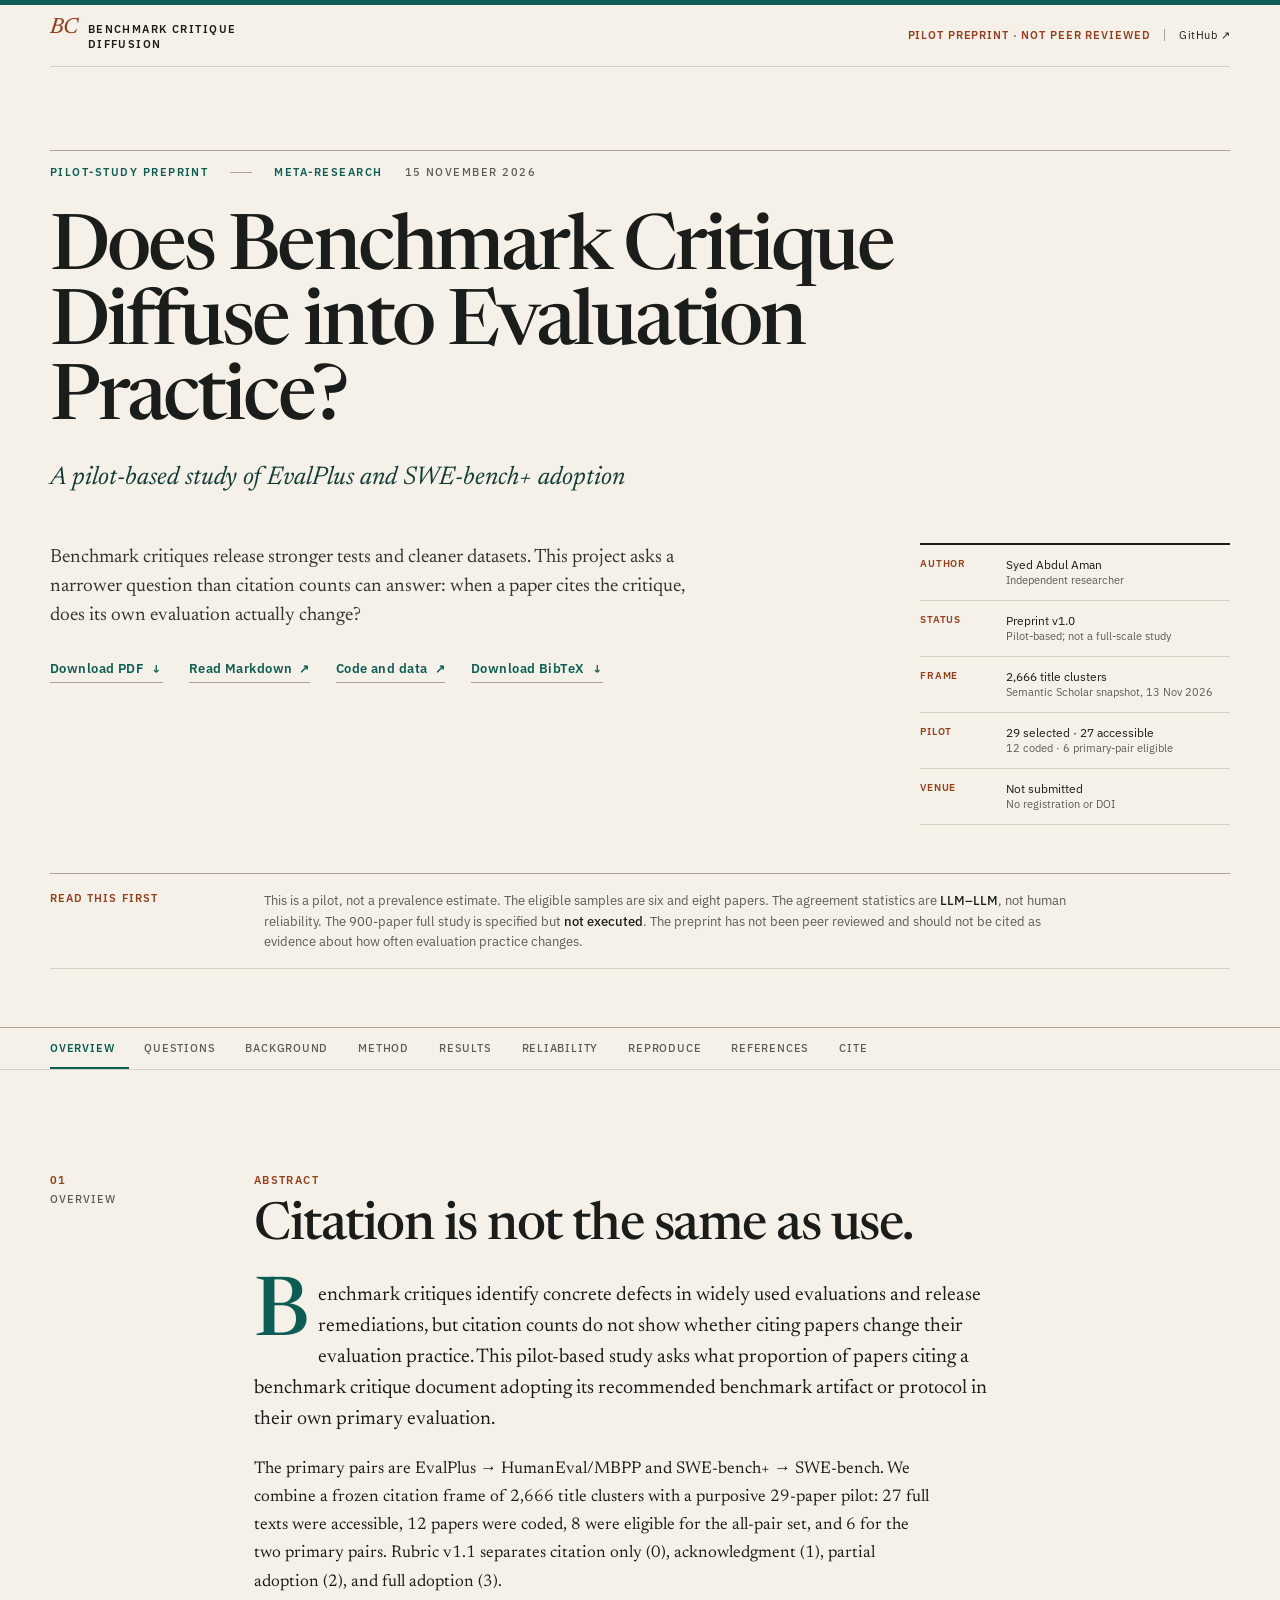
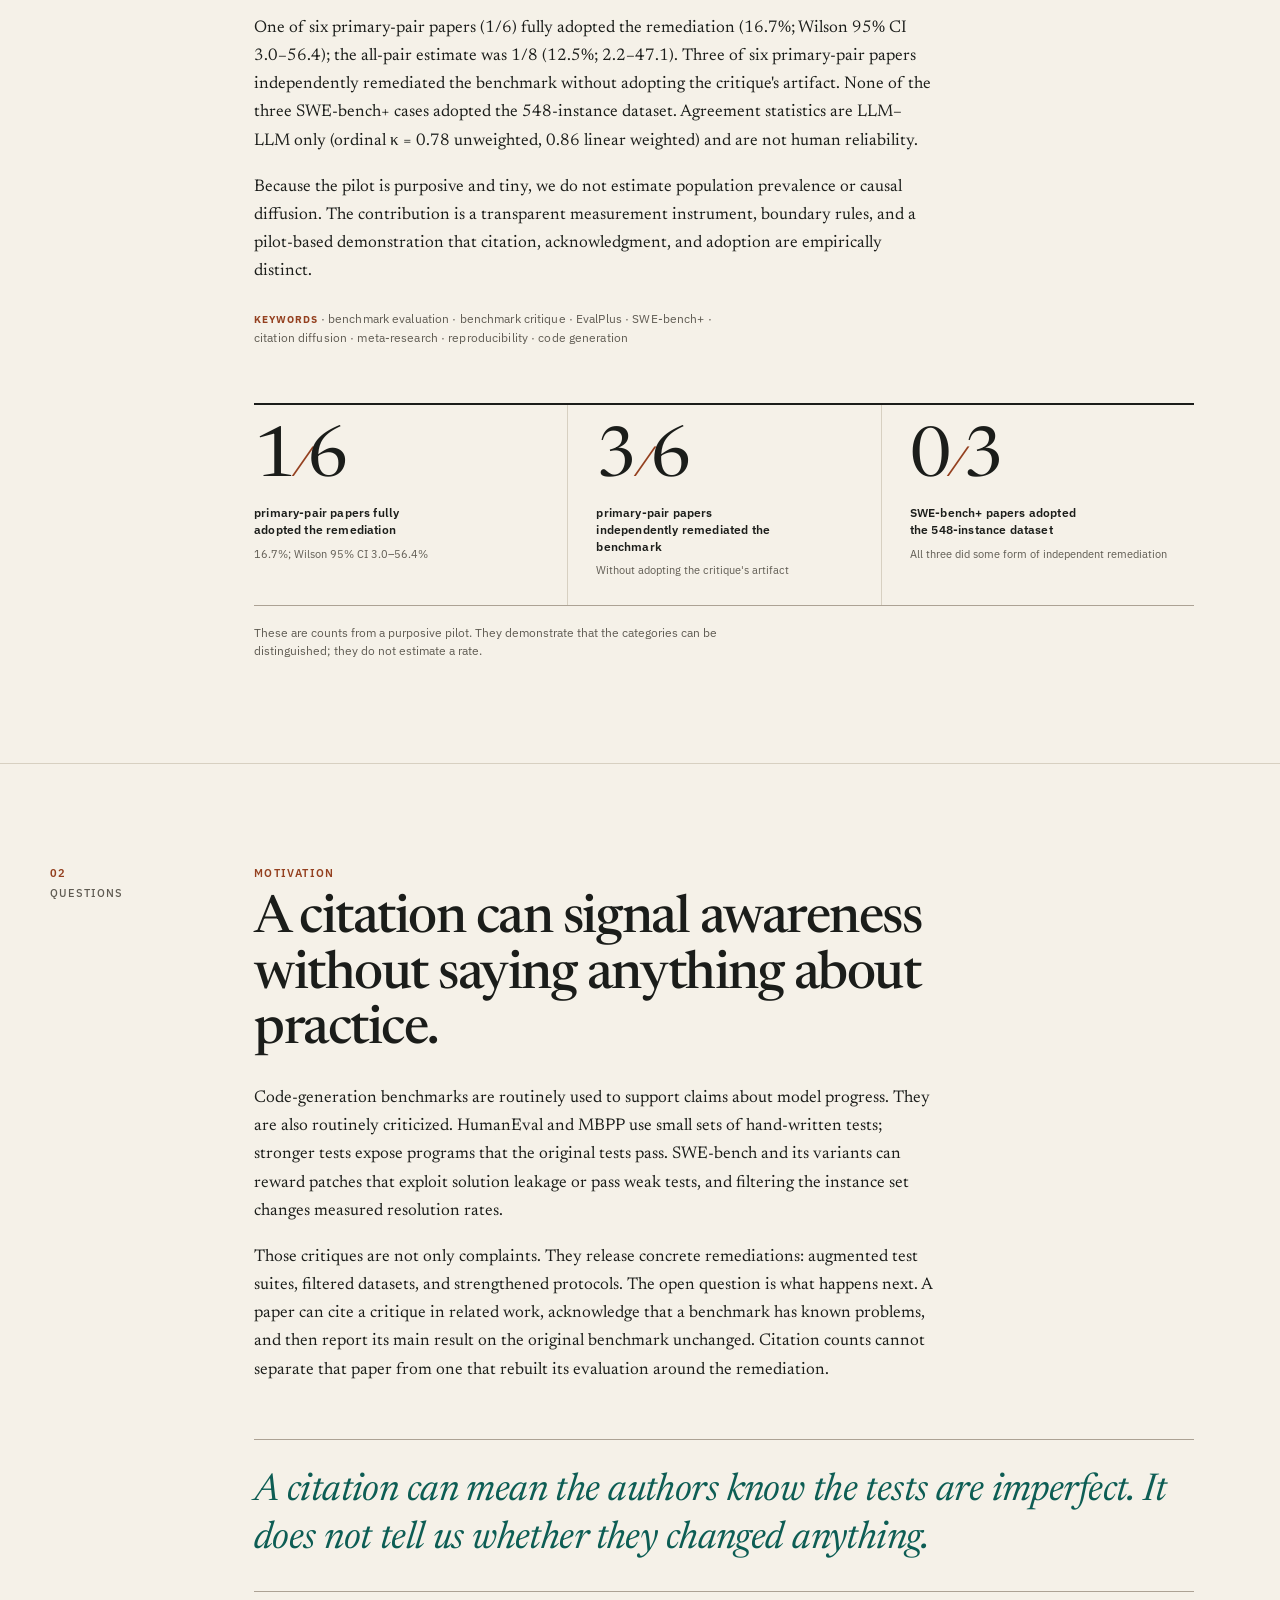
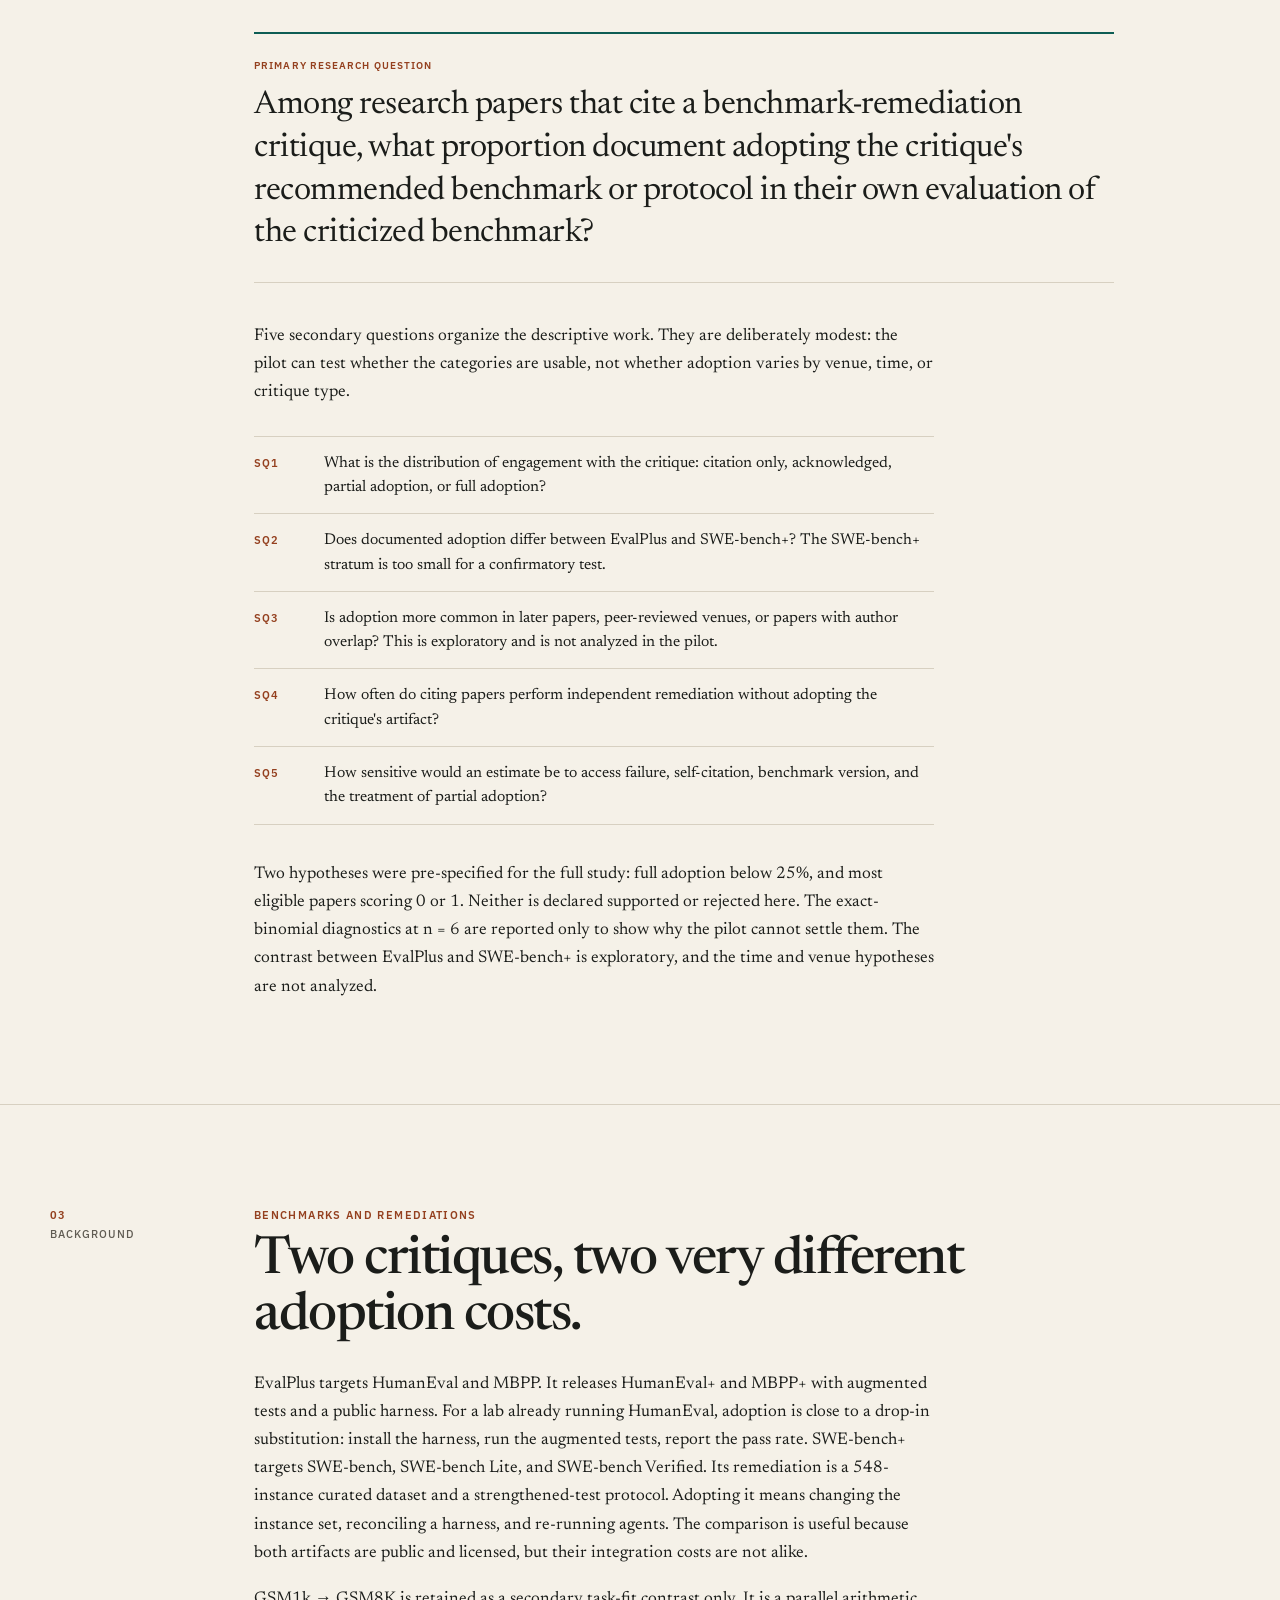
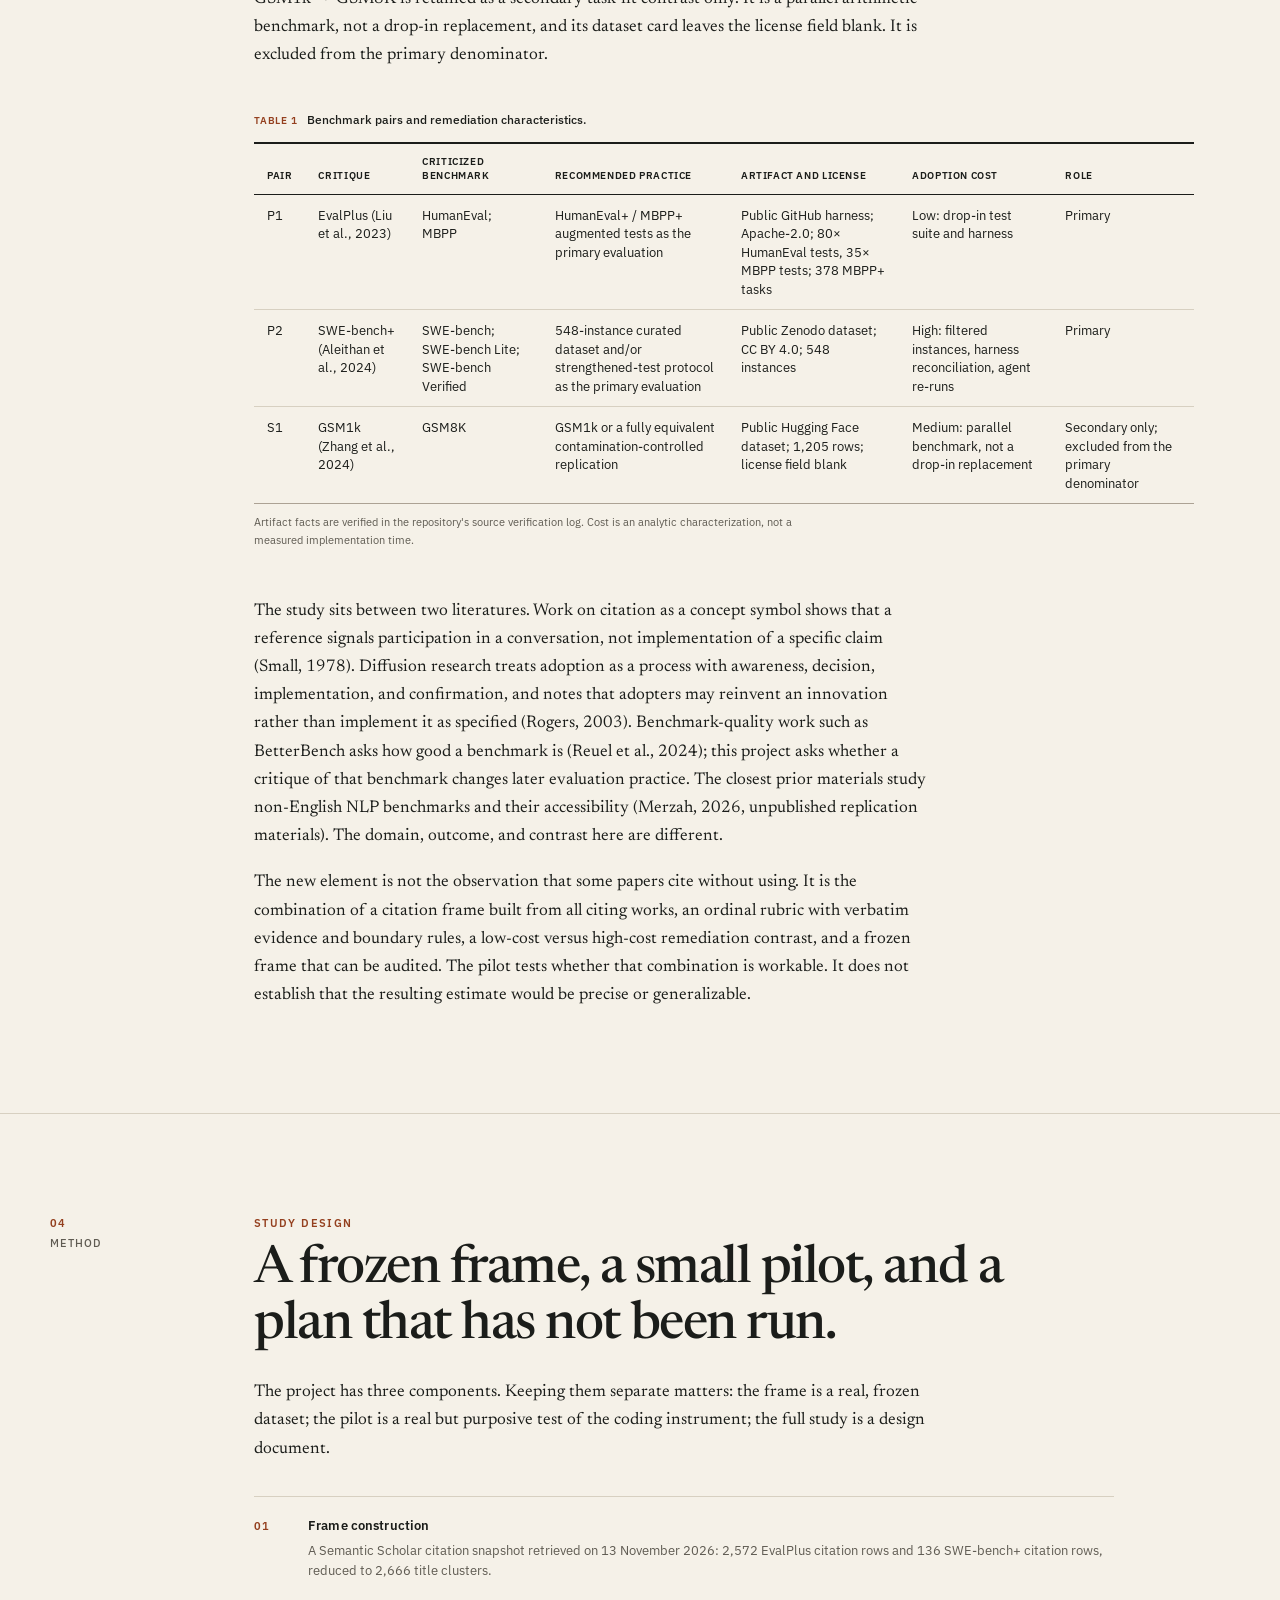
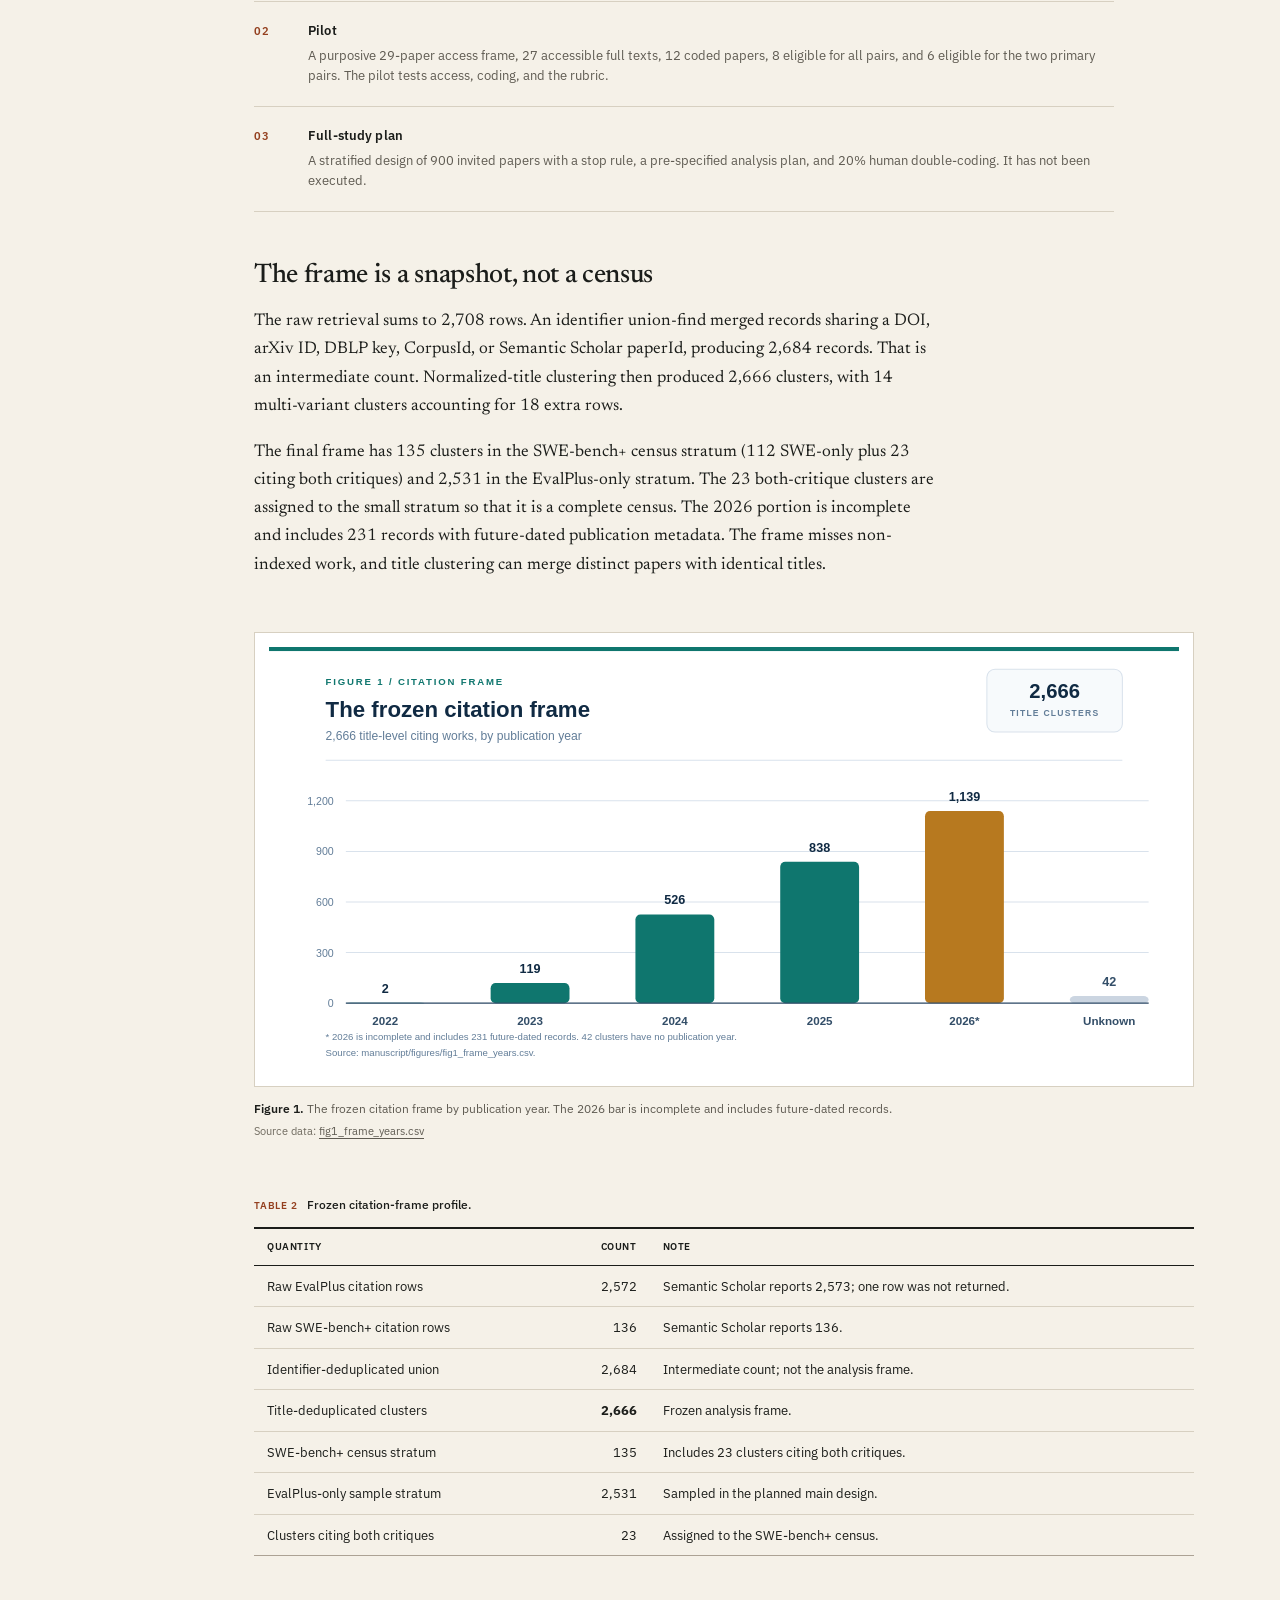
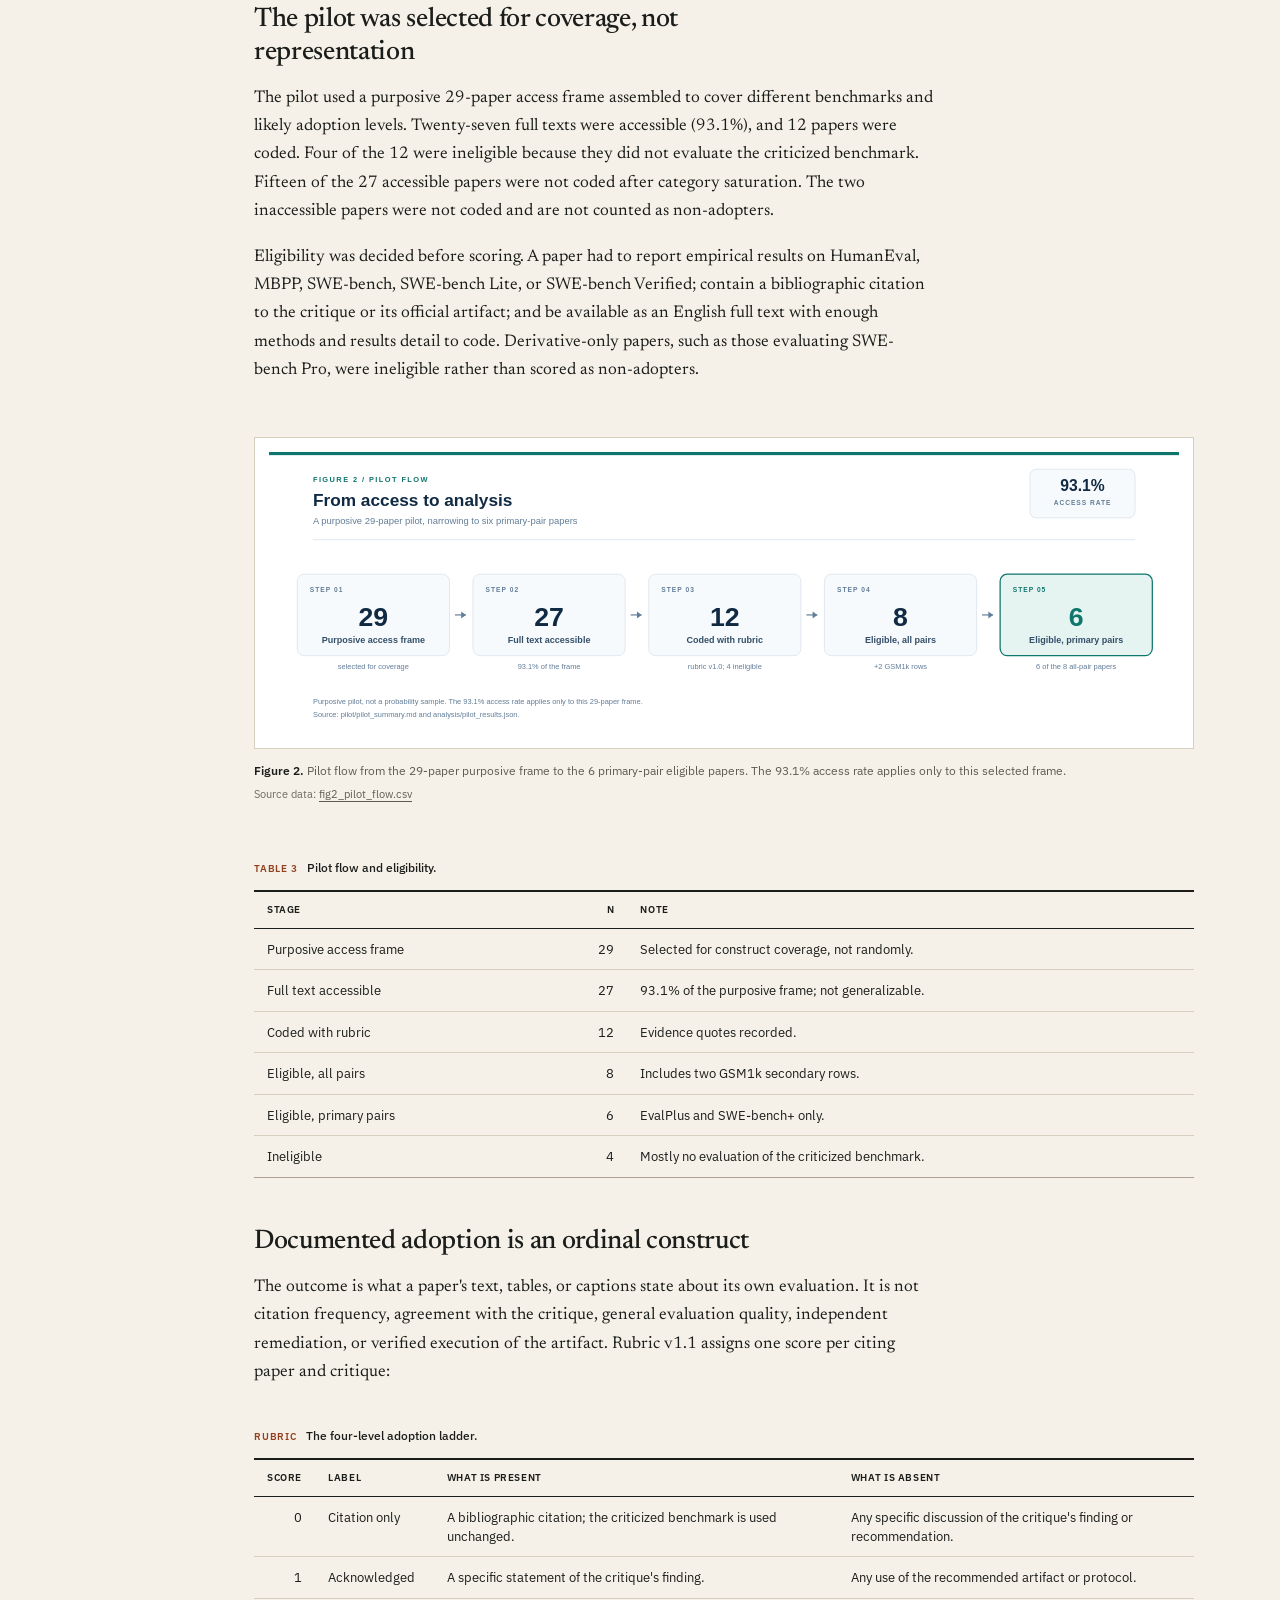
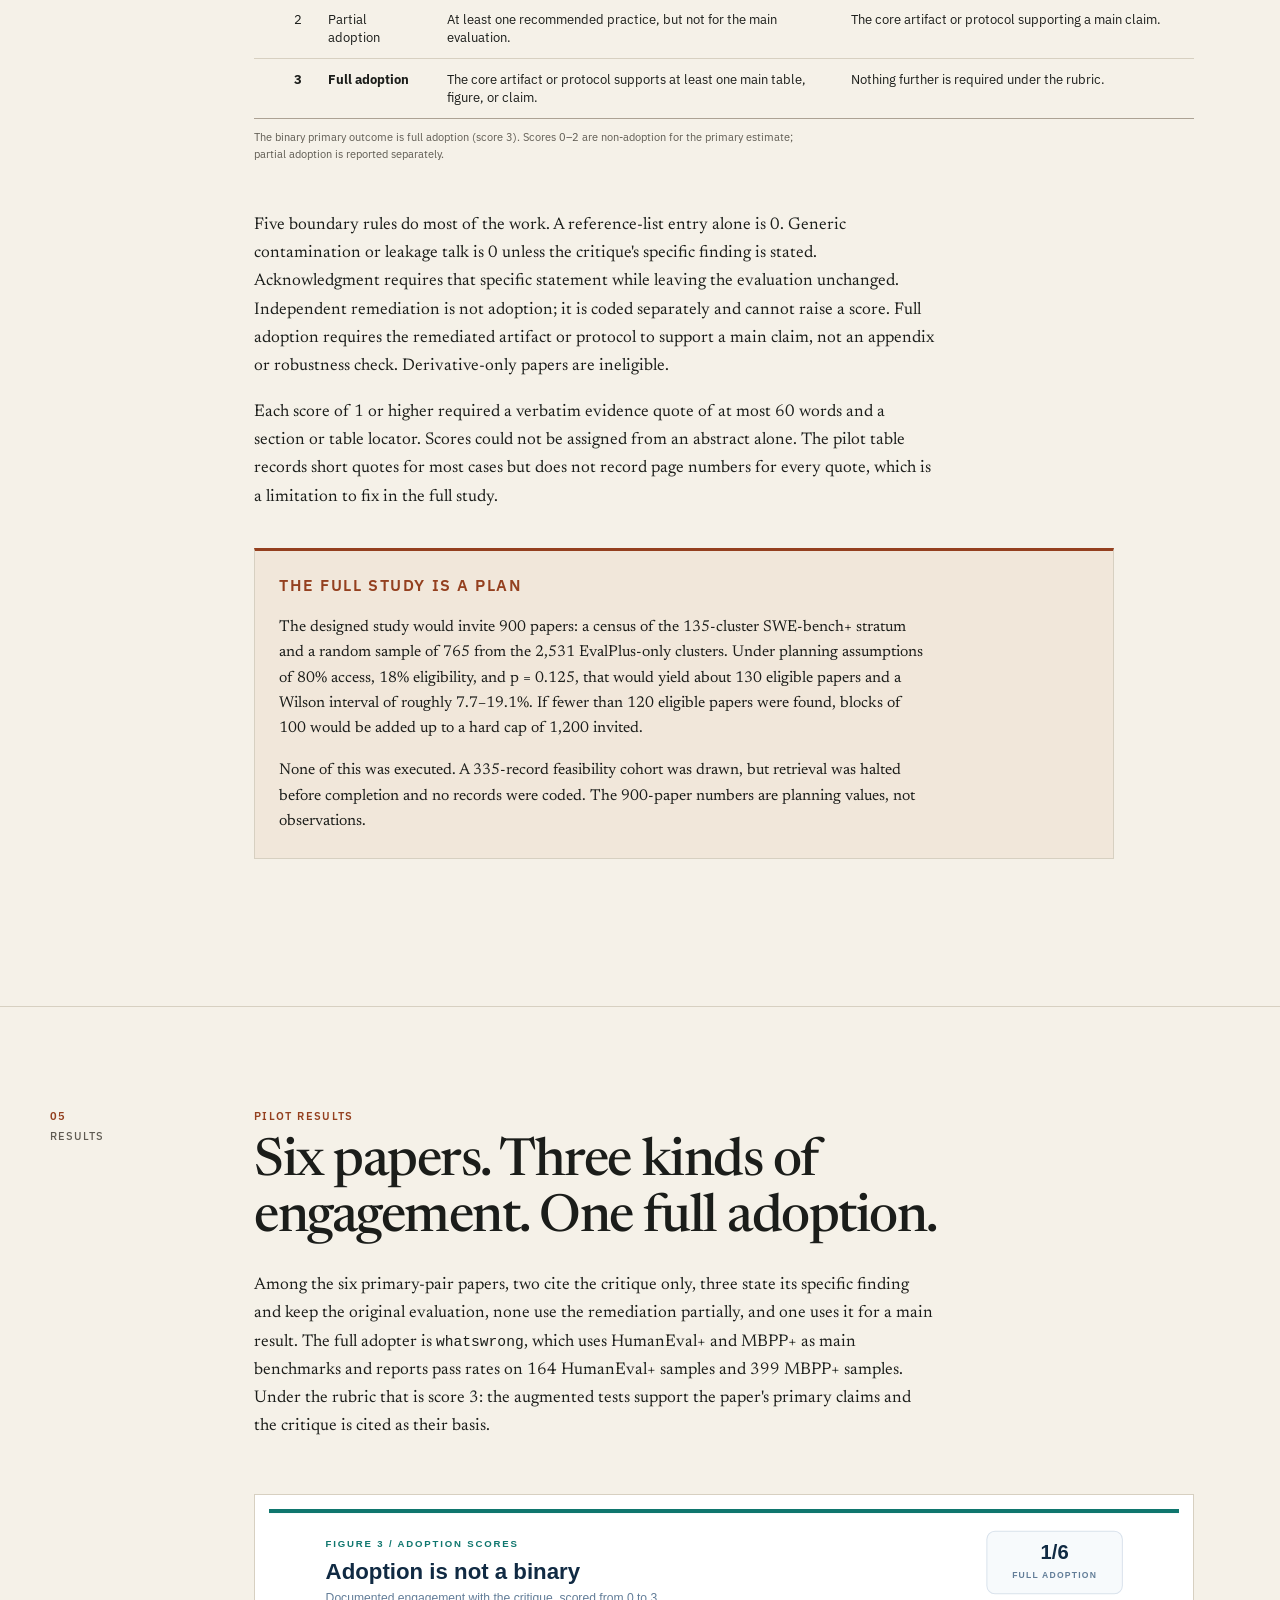
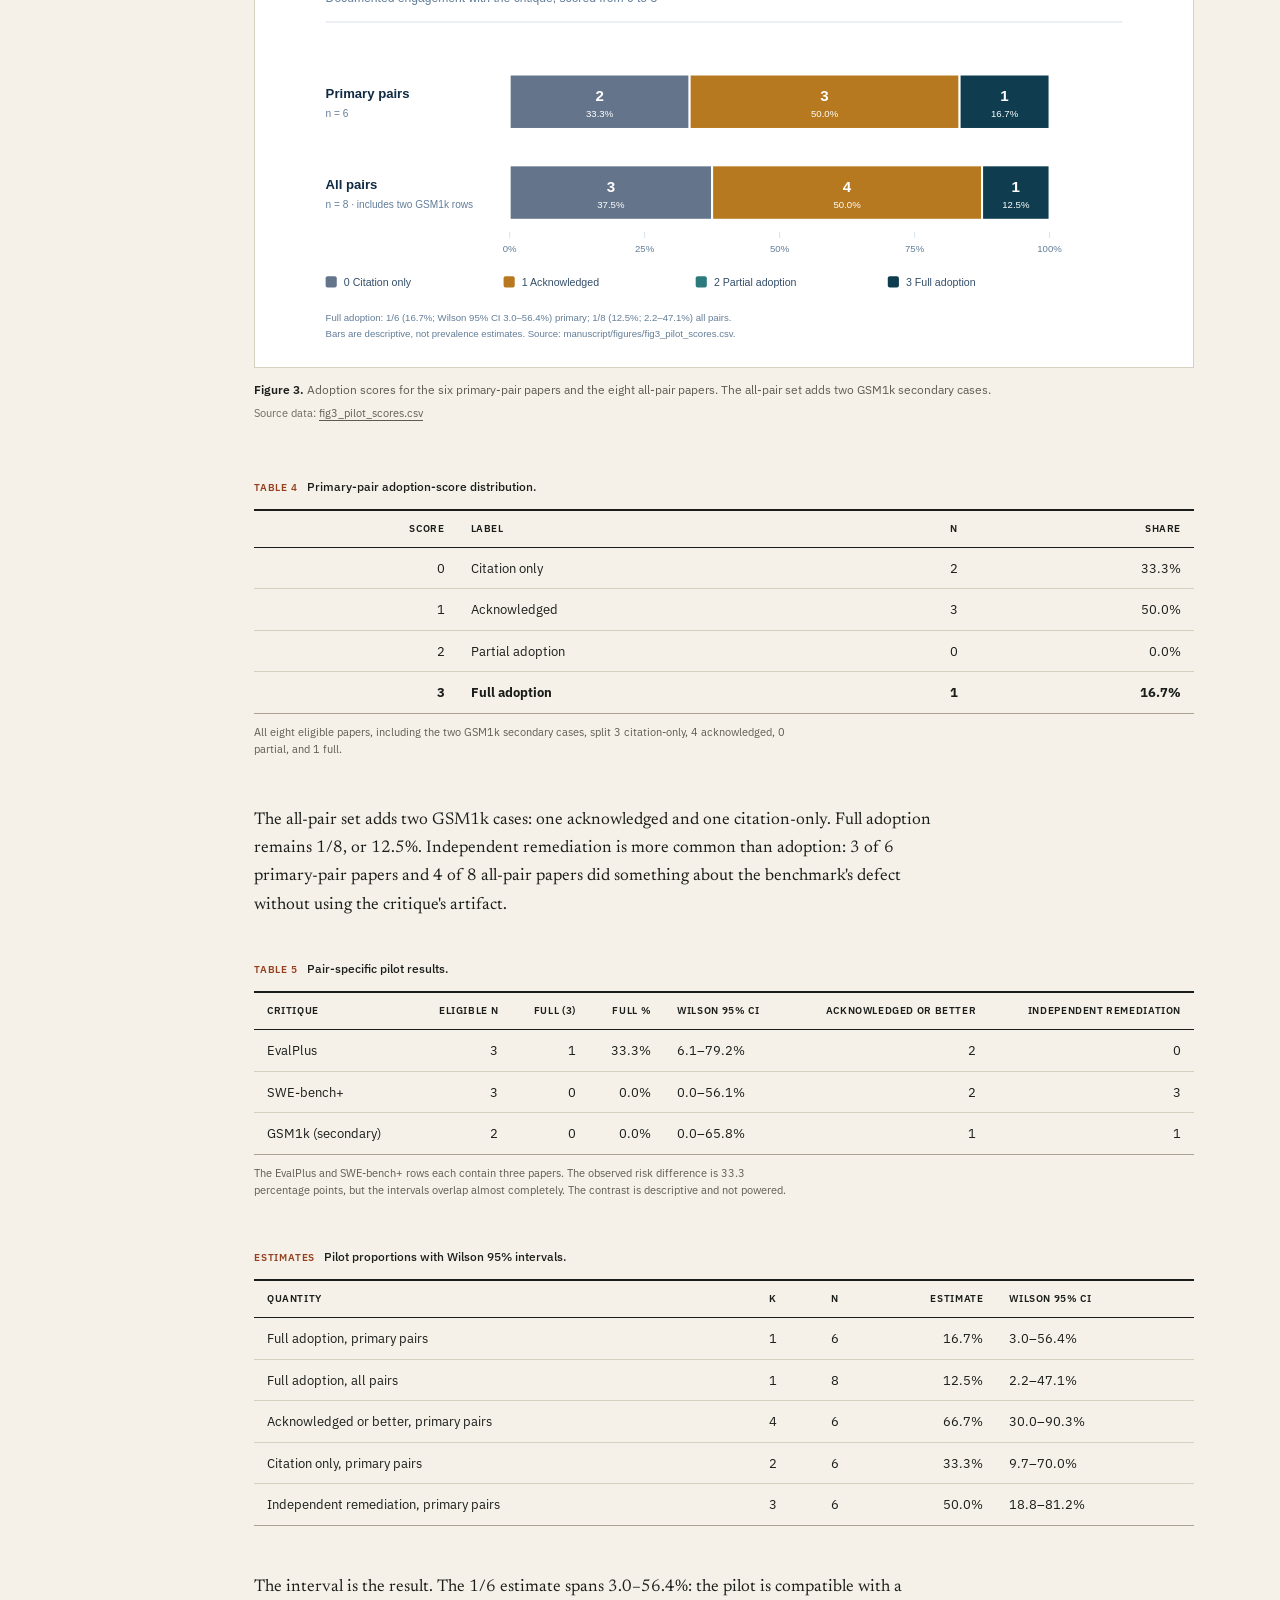
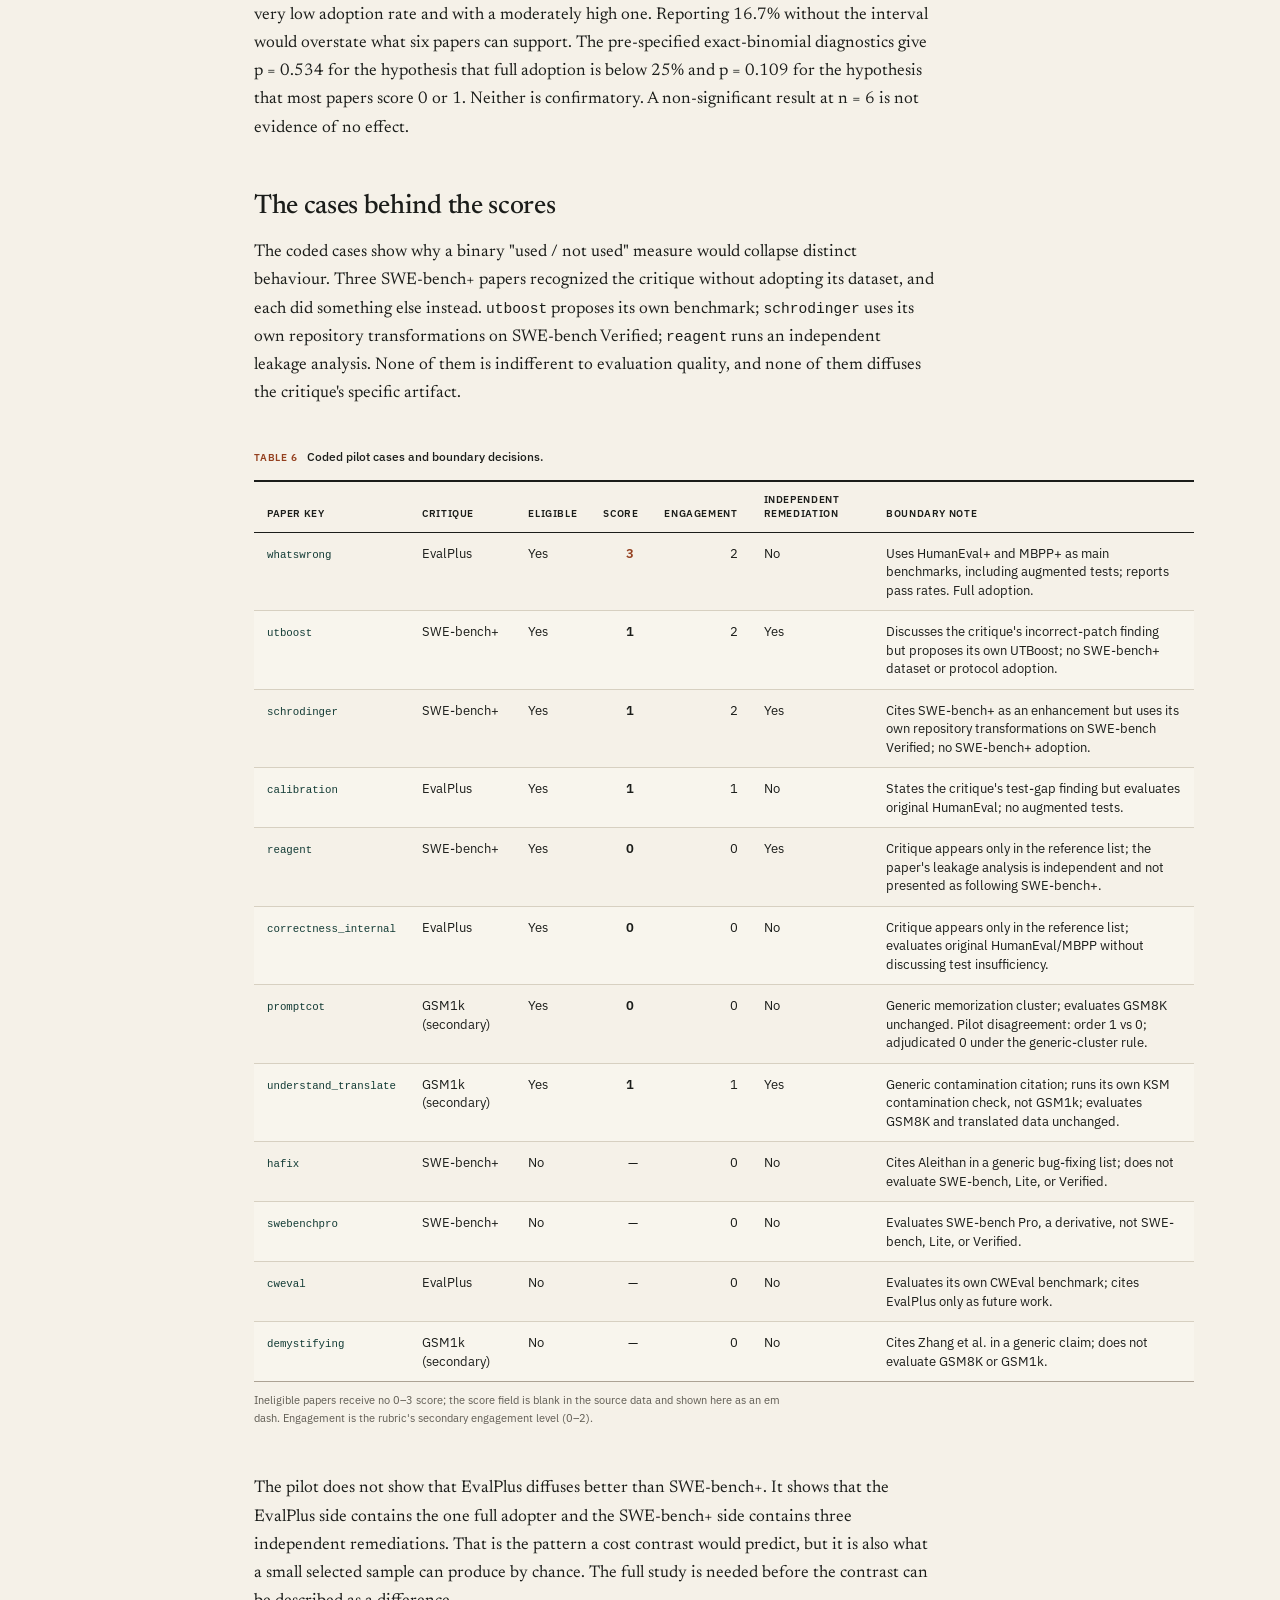
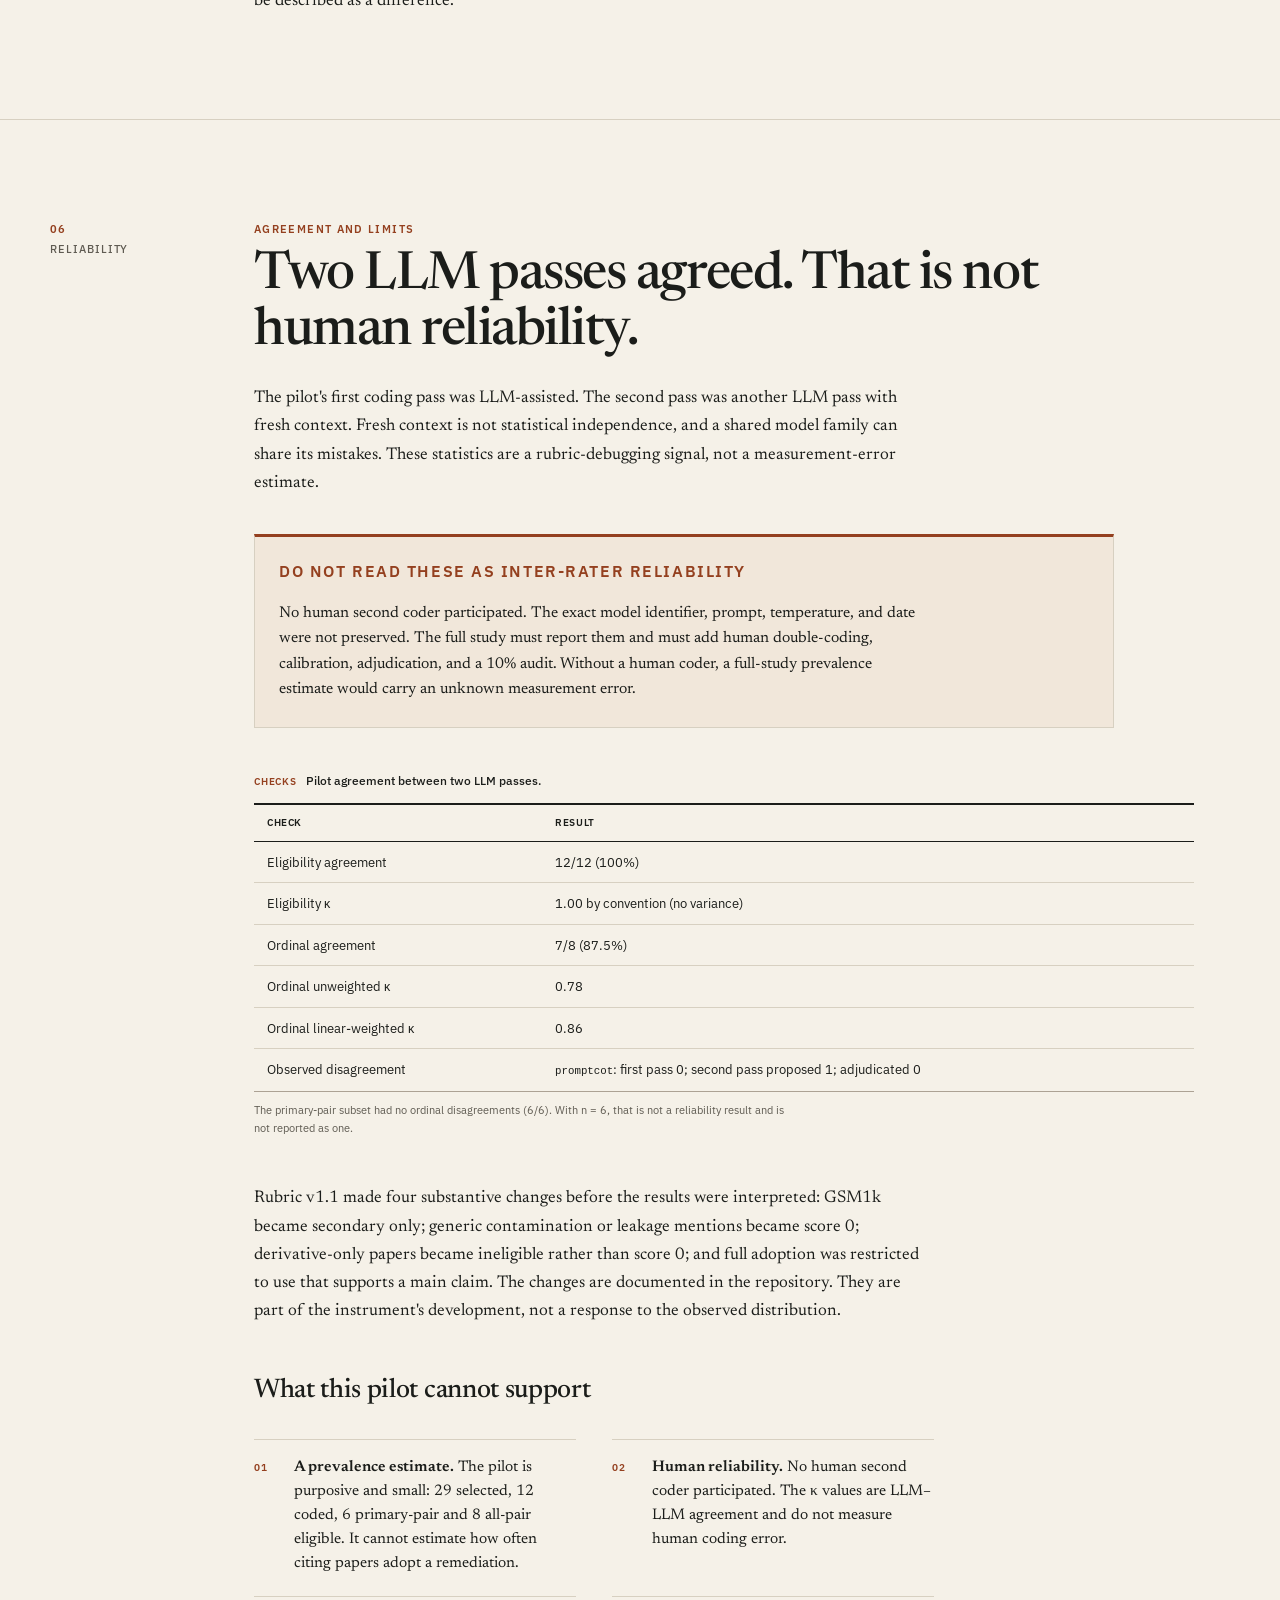
==== commit 3b591bd8: "Publish typeset pilot-study preprint as PDF" ====
--- a/docs/index.html
+++ b/docs/index.html
@@ -36,8 +36,8 @@
       "@type": "Person",
       "name": "Syed Abdul Aman"
     },
-    "dateCreated": "2026-11-13",
-    "creativeWorkStatus": "Pilot-based research draft; not peer reviewed; not a prevalence estimate",
+    "dateCreated": "2026-11-15",
+    "creativeWorkStatus": "Pilot-study preprint; not peer reviewed; not a prevalence estimate",
     "abstract": "A pilot-based study of whether papers citing benchmark critiques document adopting the critiques' remediations in their own primary evaluations.",
     "url": "https://p-r-e-m-i-u-m.github.io/benchmark-critique-diffusion-protocol/",
     "codeRepository": "https://github.com/P-r-e-m-i-u-m/benchmark-critique-diffusion-protocol",
@@ -56,7 +56,7 @@
         <span>Benchmark Critique<br>Diffusion</span>
       </a>
       <div class="top-links">
-        <span class="status">Pilot draft · Not peer reviewed</span>
+        <span class="status">Pilot preprint · Not peer reviewed</span>
         <span class="divider" aria-hidden="true"></span>
         <a href="https://github.com/P-r-e-m-i-u-m/benchmark-critique-diffusion-protocol">GitHub <span aria-hidden="true">↗</span></a>
       </div>
@@ -64,10 +64,10 @@
 
     <div class="wrap hero">
       <p class="kicker">
-        <span>Working paper</span>
+        <span>Pilot-study preprint</span>
         <span class="kicker-sep" aria-hidden="true"></span>
         <span>Meta-research</span>
-        <span class="kicker-date">13 November 2026</span>
+        <span class="kicker-date">15 November 2026</span>
       </p>
 
       <h1>
@@ -82,7 +82,8 @@
             Benchmark critiques release stronger tests and cleaner datasets. This project asks a narrower question than citation counts can answer: when a paper cites the critique, does its own evaluation actually change?
           </p>
           <div class="hero-actions">
-            <a class="text-link" href="https://github.com/P-r-e-m-i-u-m/benchmark-critique-diffusion-protocol/blob/main/manuscript/paper.md">Read the manuscript <span class="arrow" aria-hidden="true">↗</span></a>
+            <a class="text-link" href="assets/paper.pdf" download>Download PDF <span class="arrow" aria-hidden="true">↓</span></a>
+            <a class="text-link" href="https://github.com/P-r-e-m-i-u-m/benchmark-critique-diffusion-protocol/blob/main/manuscript/paper.md">Read Markdown <span class="arrow" aria-hidden="true">↗</span></a>
             <a class="text-link" href="https://github.com/P-r-e-m-i-u-m/benchmark-critique-diffusion-protocol">Code and data <span class="arrow" aria-hidden="true">↗</span></a>
             <a class="text-link" href="cite.bib" download>Download BibTeX <span class="arrow" aria-hidden="true">↓</span></a>
           </div>
@@ -95,7 +96,7 @@
           </div>
           <div>
             <dt>Status</dt>
-            <dd>Draft v0.1 <span>Pilot-based; not a full-scale study</span></dd>
+            <dd>Preprint v1.0 <span>Pilot-based; not a full-scale study</span></dd>
           </div>
           <div>
             <dt>Frame</dt>
@@ -112,10 +113,10 @@
         </dl>
       </div>
 
-      <aside class="status-note" aria-label="What this draft does not claim">
+      <aside class="status-note" aria-label="What this preprint does not claim">
         <strong>Read this first</strong>
         <p>
-          This is a pilot, not a prevalence estimate. The eligible samples are six and eight papers. The agreement statistics are <em>LLM–LLM</em>, not human reliability. The 900-paper full study is specified but <em>not executed</em>. The draft has not been peer reviewed and should not be cited as evidence about how often evaluation practice changes.
+          This is a pilot, not a prevalence estimate. The eligible samples are six and eight papers. The agreement statistics are <em>LLM–LLM</em>, not human reliability. The 900-paper full study is specified but <em>not executed</em>. The preprint has not been peer reviewed and should not be cited as evidence about how often evaluation practice changes.
         </p>
       </aside>
     </div>
@@ -676,7 +677,7 @@
             <li><span class="limit-no">06</span><span><strong>The EvalPlus / SWE-bench+ contrast, or time and venue gradients.</strong> Each primary side has three papers; the coded set is 2025-heavy and venue fields are incomplete.</span></li>
             <li><span class="limit-no">07</span><span><strong>A complete citation census.</strong> The frame is a Semantic Scholar snapshot. It misses non-indexed work, the 2026 portion is incomplete, and 231 records have future-dated metadata.</span></li>
             <li><span class="limit-no">08</span><span><strong>Perfect deduplication.</strong> Title clustering can merge distinct works with identical titles. Fourteen multi-variant clusters need manual review before the full study.</span></li>
-            <li><span class="limit-no">09</span><span><strong>Registration or a DOI.</strong> The protocol was not registered. No OSF registration or DOI exists for this draft.</span></li>
+            <li><span class="limit-no">09</span><span><strong>Registration or a DOI.</strong> The protocol was not registered. No OSF registration or DOI exists for this preprint.</span></li>
           </ol>
         </div>
       </div>
@@ -706,6 +707,7 @@
                   </tr>
                 </thead>
                 <tbody>
+                  <tr><td><a href="assets/paper.pdf" download>Typeset paper (PDF)</a></td><td>The 20-page A4 pilot-study preprint with all tables, figures, and references.</td></tr>
                   <tr><td><a href="https://github.com/P-r-e-m-i-u-m/benchmark-critique-diffusion-protocol/blob/main/data/citation_frame_2666.csv">Frozen citation frame</a></td><td>2,666 title clusters with identifiers, titles, years, and source labels.</td></tr>
                   <tr><td><a href="https://github.com/P-r-e-m-i-u-m/benchmark-critique-diffusion-protocol/blob/main/data/frame_summary.json">Frame summary</a></td><td>Counts, coverage, strata, and SHA-256 hashes.</td></tr>
                   <tr><td><a href="https://github.com/P-r-e-m-i-u-m/benchmark-critique-diffusion-protocol/blob/main/pilot/pilot_coding_table.csv">Pilot coding table</a></td><td>The authoritative 12-row coding table with scores and boundary fields.</td></tr>
@@ -713,7 +715,7 @@
                   <tr><td><a href="https://github.com/P-r-e-m-i-u-m/benchmark-critique-diffusion-protocol/blob/main/PROTOCOL.md">Protocol</a></td><td>The planned full-scale design, stop rule, and analysis plan.</td></tr>
                   <tr><td><a href="https://github.com/P-r-e-m-i-u-m/benchmark-critique-diffusion-protocol/blob/main/analysis/pilot_results.md">Pilot analysis</a></td><td>Generated counts, distributions, intervals, and diagnostics.</td></tr>
                   <tr><td><a href="https://github.com/P-r-e-m-i-u-m/benchmark-critique-diffusion-protocol/blob/main/reproducibility/checksums.sha256">Checksum manifest</a></td><td>SHA-256 hashes for 27 frozen research artifacts.</td></tr>
-                  <tr><td><a href="https://github.com/P-r-e-m-i-u-m/benchmark-critique-diffusion-protocol/blob/main/manuscript/paper.md">Manuscript</a></td><td>The full pilot-based draft, including methods, threats to validity, and references.</td></tr>
+                  <tr><td><a href="https://github.com/P-r-e-m-i-u-m/benchmark-critique-diffusion-protocol/blob/main/manuscript/paper.md">Markdown manuscript</a></td><td>The same pilot study in Markdown, including methods, validity, and references.</td></tr>
                 </tbody>
               </table>
             </div>
@@ -796,17 +798,18 @@
         </div>
         <div class="content">
           <p class="eyebrow">Citation</p>
-          <h2 id="cite-title">Cite the draft, not a finding.</h2>
-          <p>
-            This is a pilot-based research draft. If you cite it, describe it as a pilot and do not attribute a prevalence estimate to it. The BibTeX entry below matches the repository's citation metadata and the downloadable file.
+          <h2 id="cite-title">Cite the preprint, not a finding.</h2>
+          <p>
+            This is a pilot-study preprint. If you cite it, describe it as a pilot and do not attribute a prevalence estimate to it. The BibTeX entry below matches the repository's citation metadata and the downloadable file.
           </p>
 
           <p class="cite-text">
-            Aman, S. A. (2026). <cite>Does benchmark critique diffuse into evaluation practice? A pilot-based study of EvalPlus and SWE-bench+ adoption</cite> [Pilot-based research draft]. https://p-r-e-m-i-u-m.github.io/benchmark-critique-diffusion-protocol/
+            Aman, S. A. (2026). <cite>Does benchmark critique diffuse into evaluation practice? A pilot-based study of EvalPlus and SWE-bench+ adoption</cite> [Pilot-study preprint]. https://p-r-e-m-i-u-m.github.io/benchmark-critique-diffusion-protocol/
           </p>
 
           <div class="cite-actions">
-            <a class="text-link" href="https://github.com/P-r-e-m-i-u-m/benchmark-critique-diffusion-protocol/blob/main/manuscript/paper.md">Manuscript <span class="arrow" aria-hidden="true">↗</span></a>
+            <a class="text-link" href="assets/paper.pdf" download>Download PDF <span class="arrow" aria-hidden="true">↓</span></a>
+            <a class="text-link" href="https://github.com/P-r-e-m-i-u-m/benchmark-critique-diffusion-protocol/blob/main/manuscript/paper.md">Markdown manuscript <span class="arrow" aria-hidden="true">↗</span></a>
             <a class="text-link" href="https://github.com/P-r-e-m-i-u-m/benchmark-critique-diffusion-protocol">GitHub repository <span class="arrow" aria-hidden="true">↗</span></a>
             <a class="text-link" href="cite.bib" download>Download cite.bib <span class="arrow" aria-hidden="true">↓</span></a>
             <a class="text-link" href="https://github.com/P-r-e-m-i-u-m/benchmark-critique-diffusion-protocol/issues">Report a correction <span class="arrow" aria-hidden="true">↗</span></a>
@@ -826,14 +829,14 @@
                   A Pilot-Based Study of EvalPlus and SWE-bench+ Adoption},
   year         = {2026},
   month        = nov,
-  note         = {Pilot-based research draft; not peer reviewed},
+  note         = {Pilot-study preprint; not peer reviewed},
   howpublished = {\url{https://p-r-e-m-i-u-m.github.io/benchmark-critique-diffusion-protocol/}},
   url          = {https://github.com/P-r-e-m-i-u-m/benchmark-critique-diffusion-protocol}
 }</code></pre>
           </div>
 
           <p class="small-note">
-            No DOI or registration record exists. The repository is public; the manuscript is a Markdown draft, not a typeset submission. Please open an issue for factual corrections or broken links.
+            No DOI or registration record exists. The repository is public; the paper is a typeset pilot-study preprint and has not been peer reviewed. Please open an issue for factual corrections or broken links.
           </p>
         </div>
       </div>
@@ -852,7 +855,8 @@
         <div>
           <p class="footer-heading">Research</p>
           <ul class="footer-links">
-            <li><a href="https://github.com/P-r-e-m-i-u-m/benchmark-critique-diffusion-protocol/blob/main/manuscript/paper.md">Manuscript</a></li>
+            <li><a href="assets/paper.pdf" download>Typeset paper (PDF)</a></li>
+            <li><a href="https://github.com/P-r-e-m-i-u-m/benchmark-critique-diffusion-protocol/blob/main/manuscript/paper.md">Markdown manuscript</a></li>
             <li><a href="https://github.com/P-r-e-m-i-u-m/benchmark-critique-diffusion-protocol/blob/main/rubric_v1.1.md">Rubric v1.1</a></li>
             <li><a href="https://github.com/P-r-e-m-i-u-m/benchmark-critique-diffusion-protocol/blob/main/PROTOCOL.md">Protocol</a></li>
             <li><a href="cite.bib" download>BibTeX</a></li>
@@ -869,7 +873,7 @@
         </div>
       </div>
       <div class="footer-bottom">
-        <span>Draft v0.1 · 13 November 2026 · Not peer reviewed · Not a prevalence estimate</span>
+        <span>Preprint v1.0 · 15 November 2026 · Not peer reviewed · Not a prevalence estimate</span>
         <span><a href="#main">Back to top</a> · <a href="https://github.com/P-r-e-m-i-u-m/benchmark-critique-diffusion-protocol">Source</a></span>
       </div>
     </div>
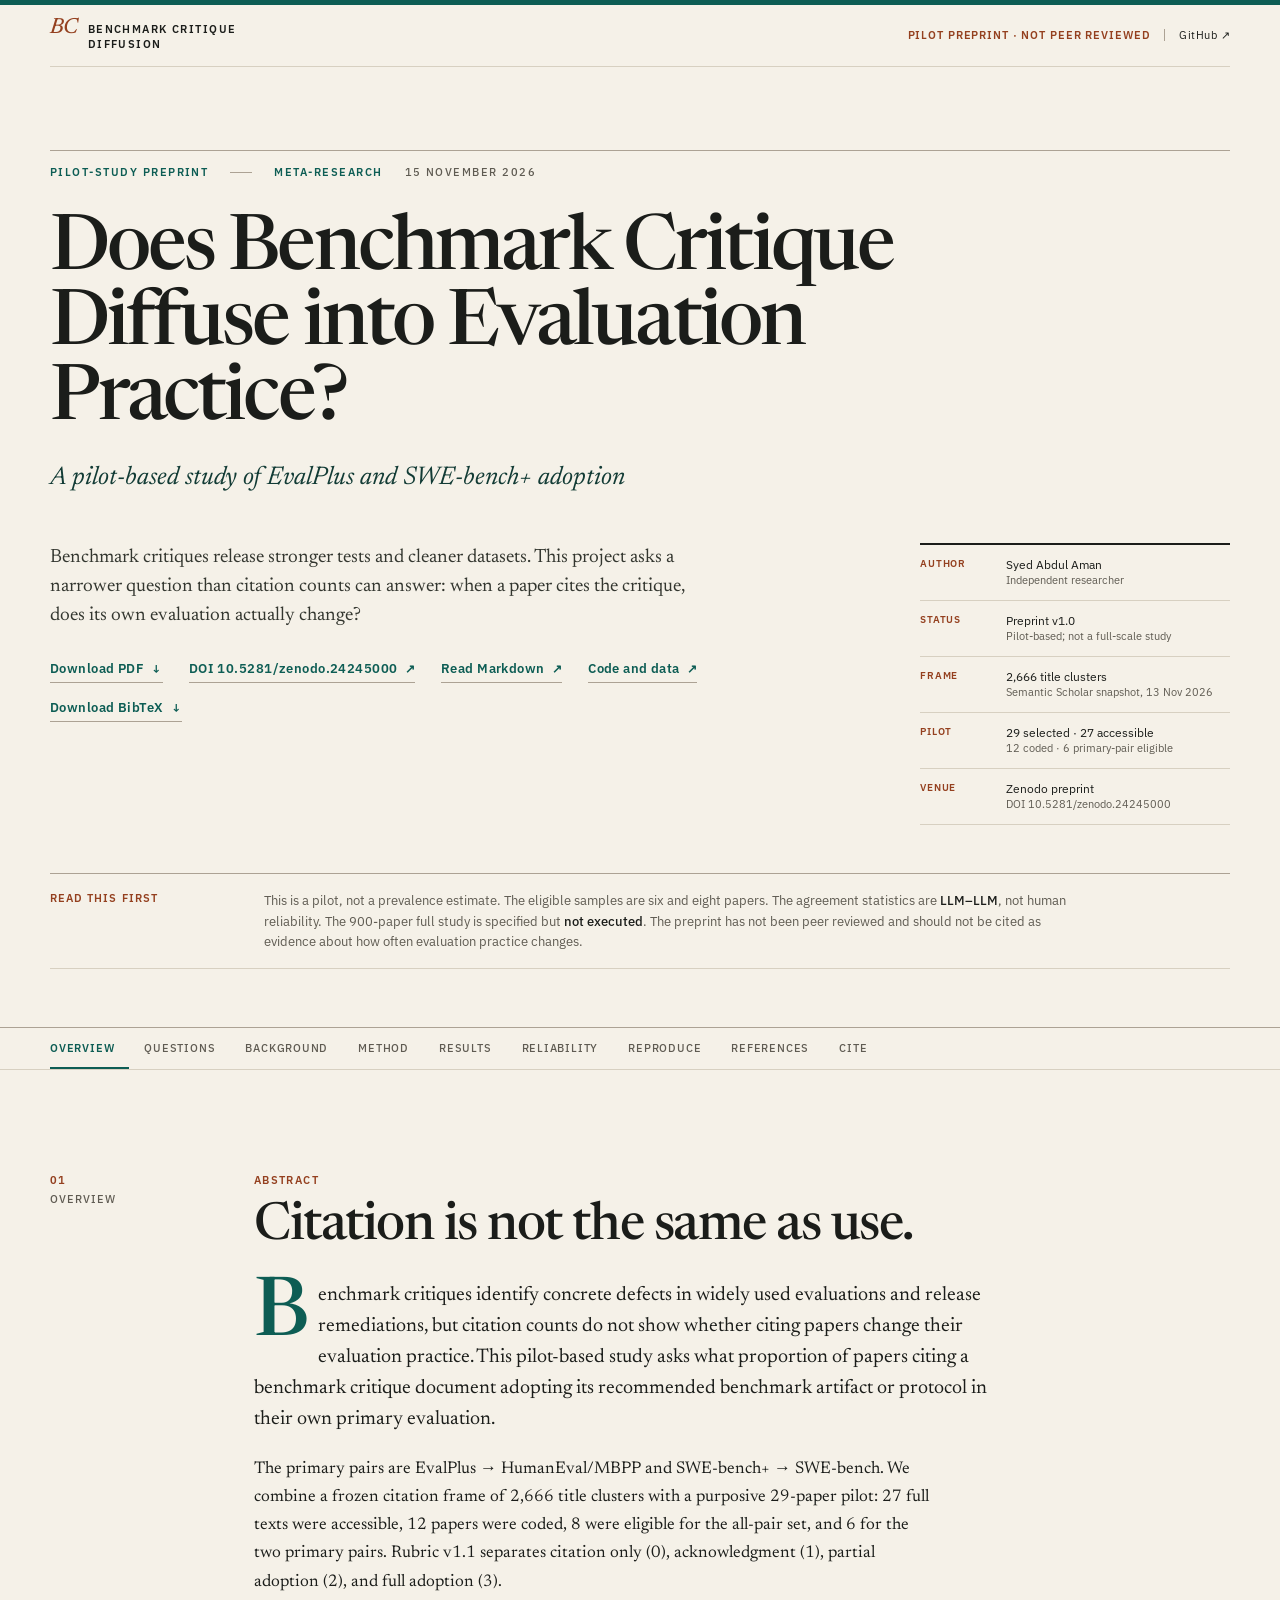
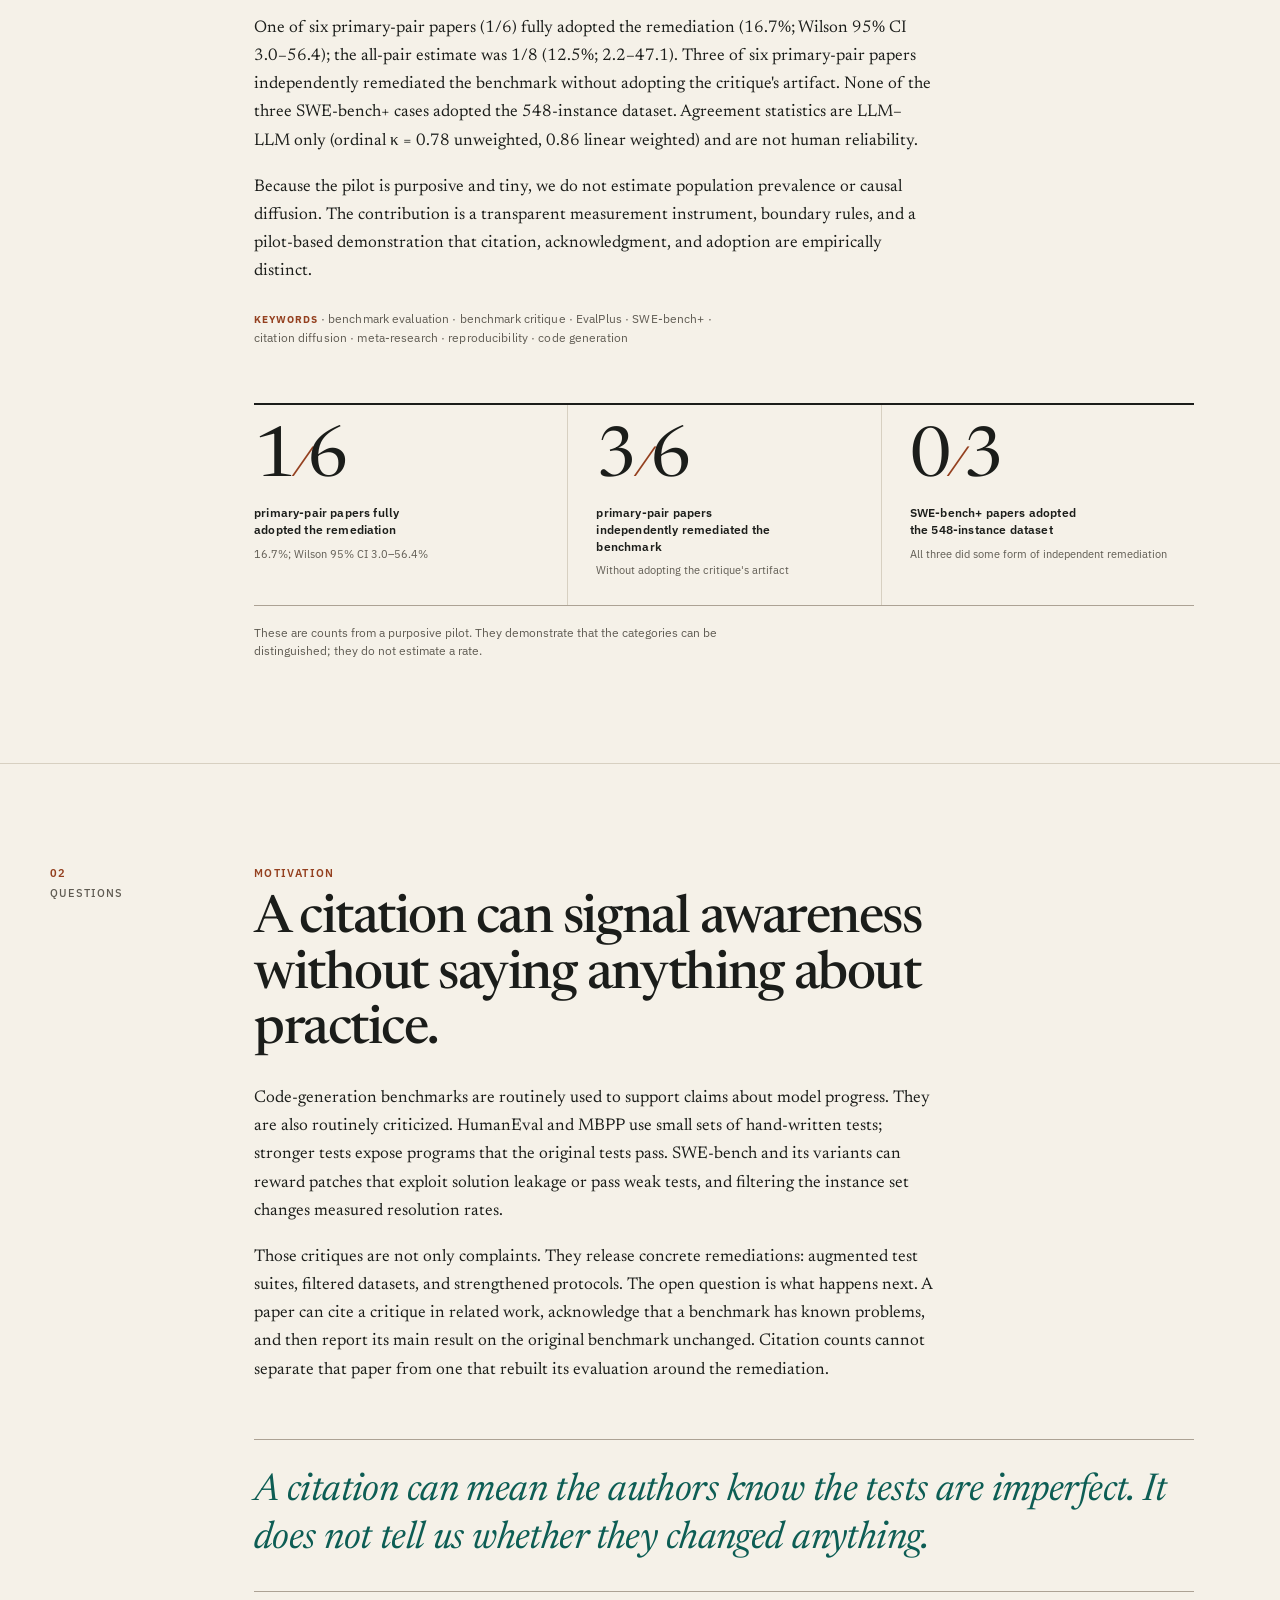
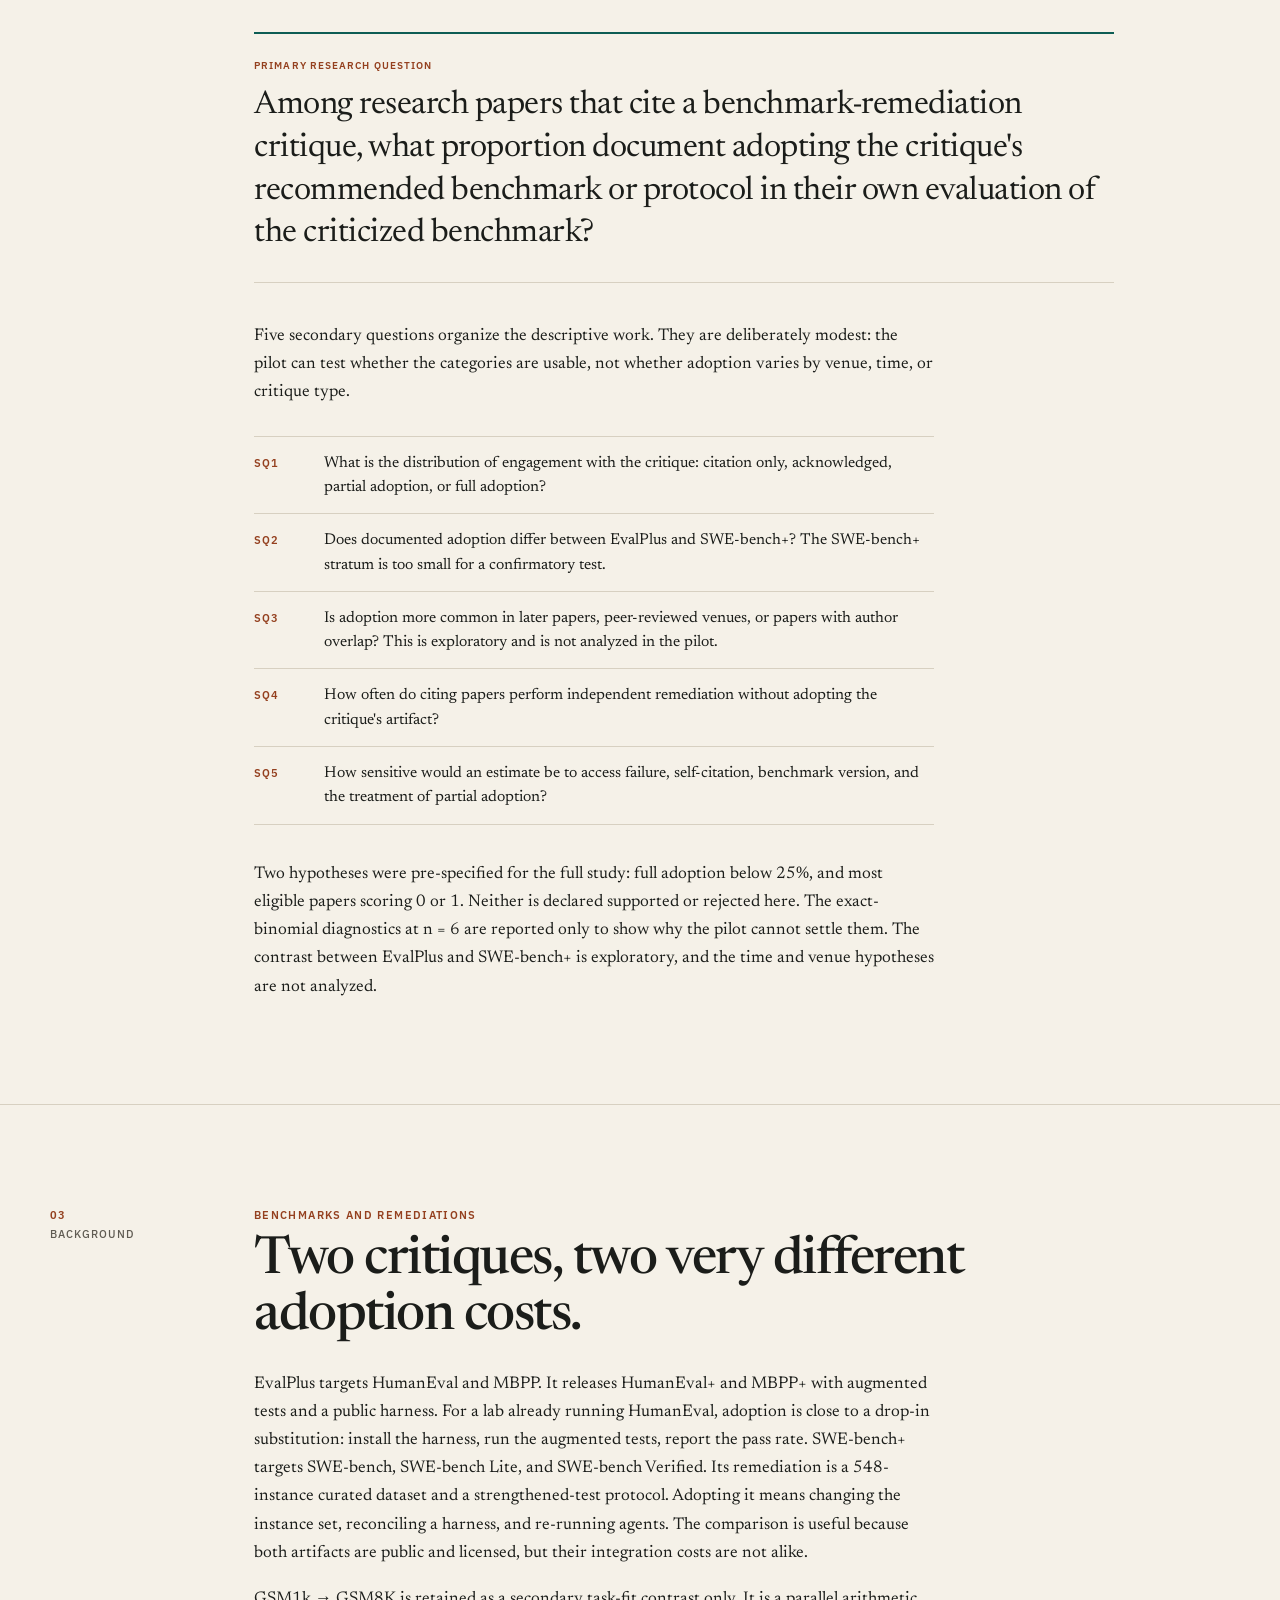
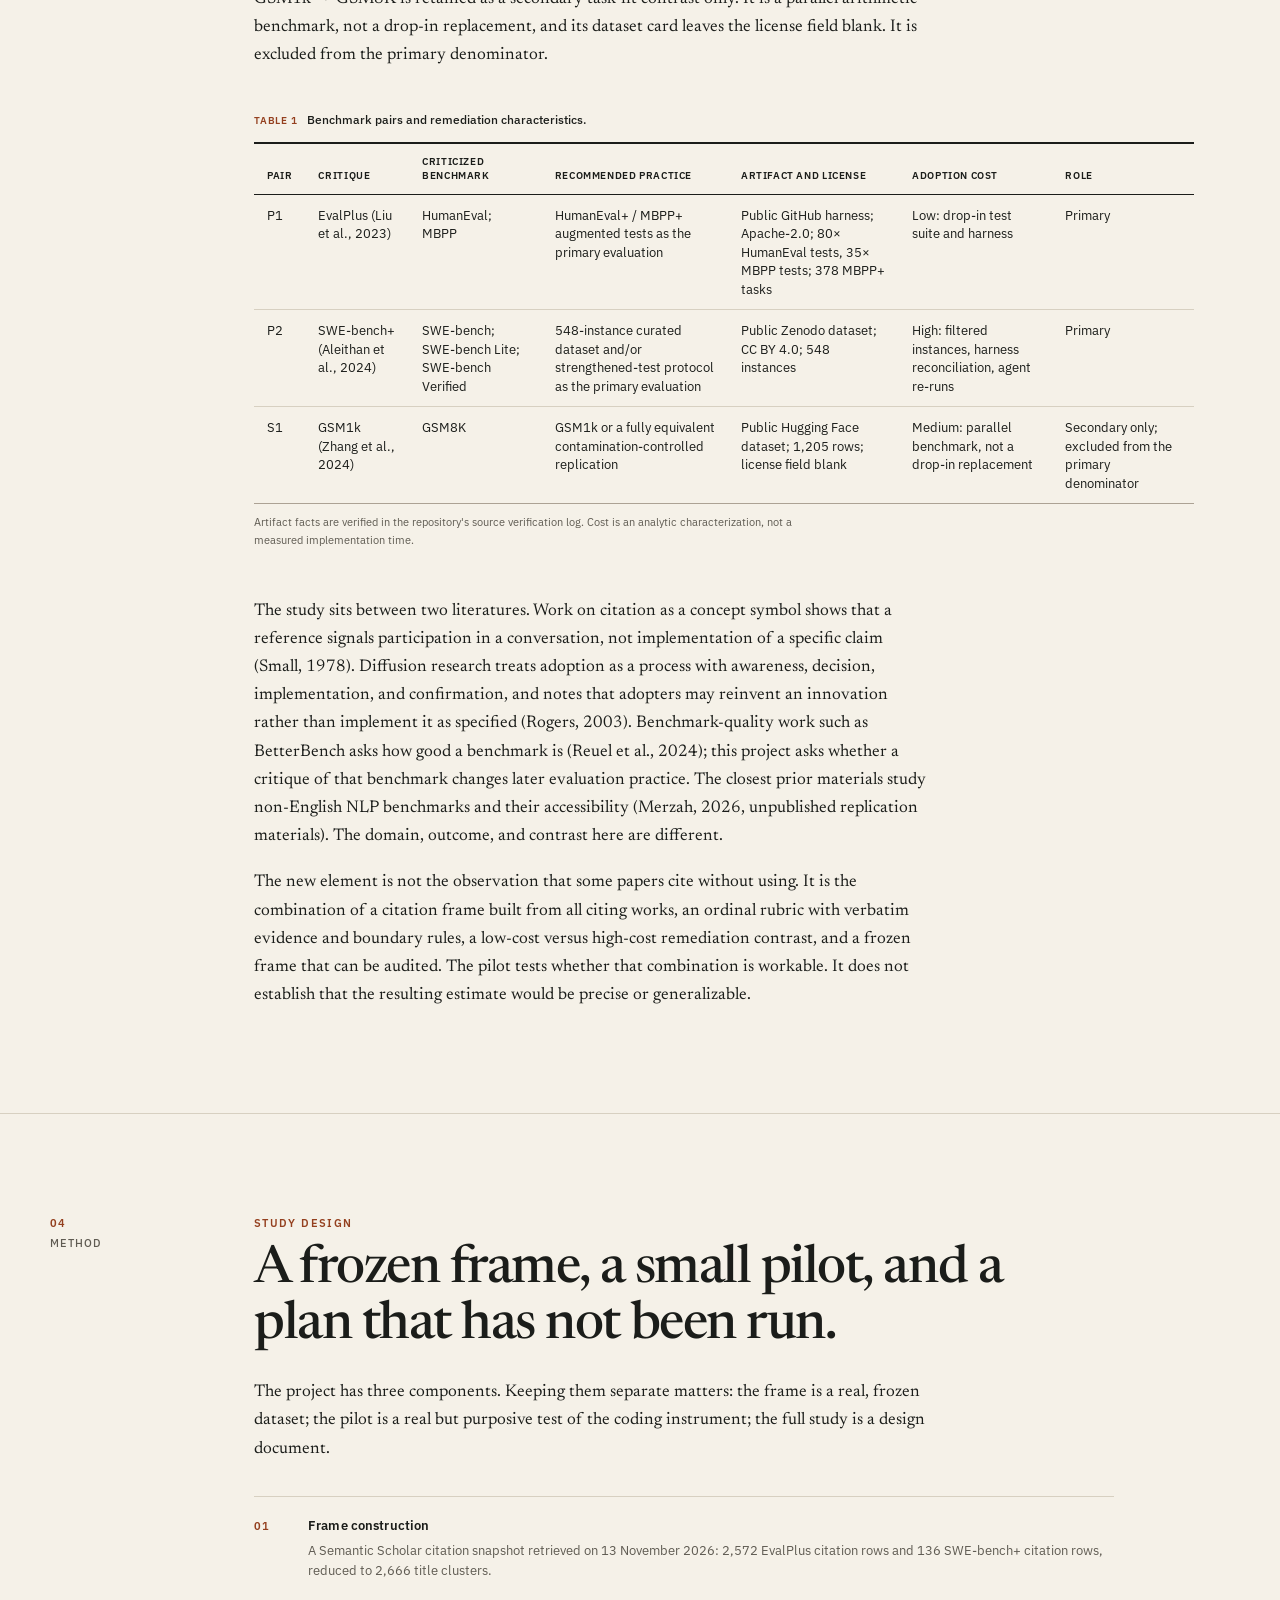
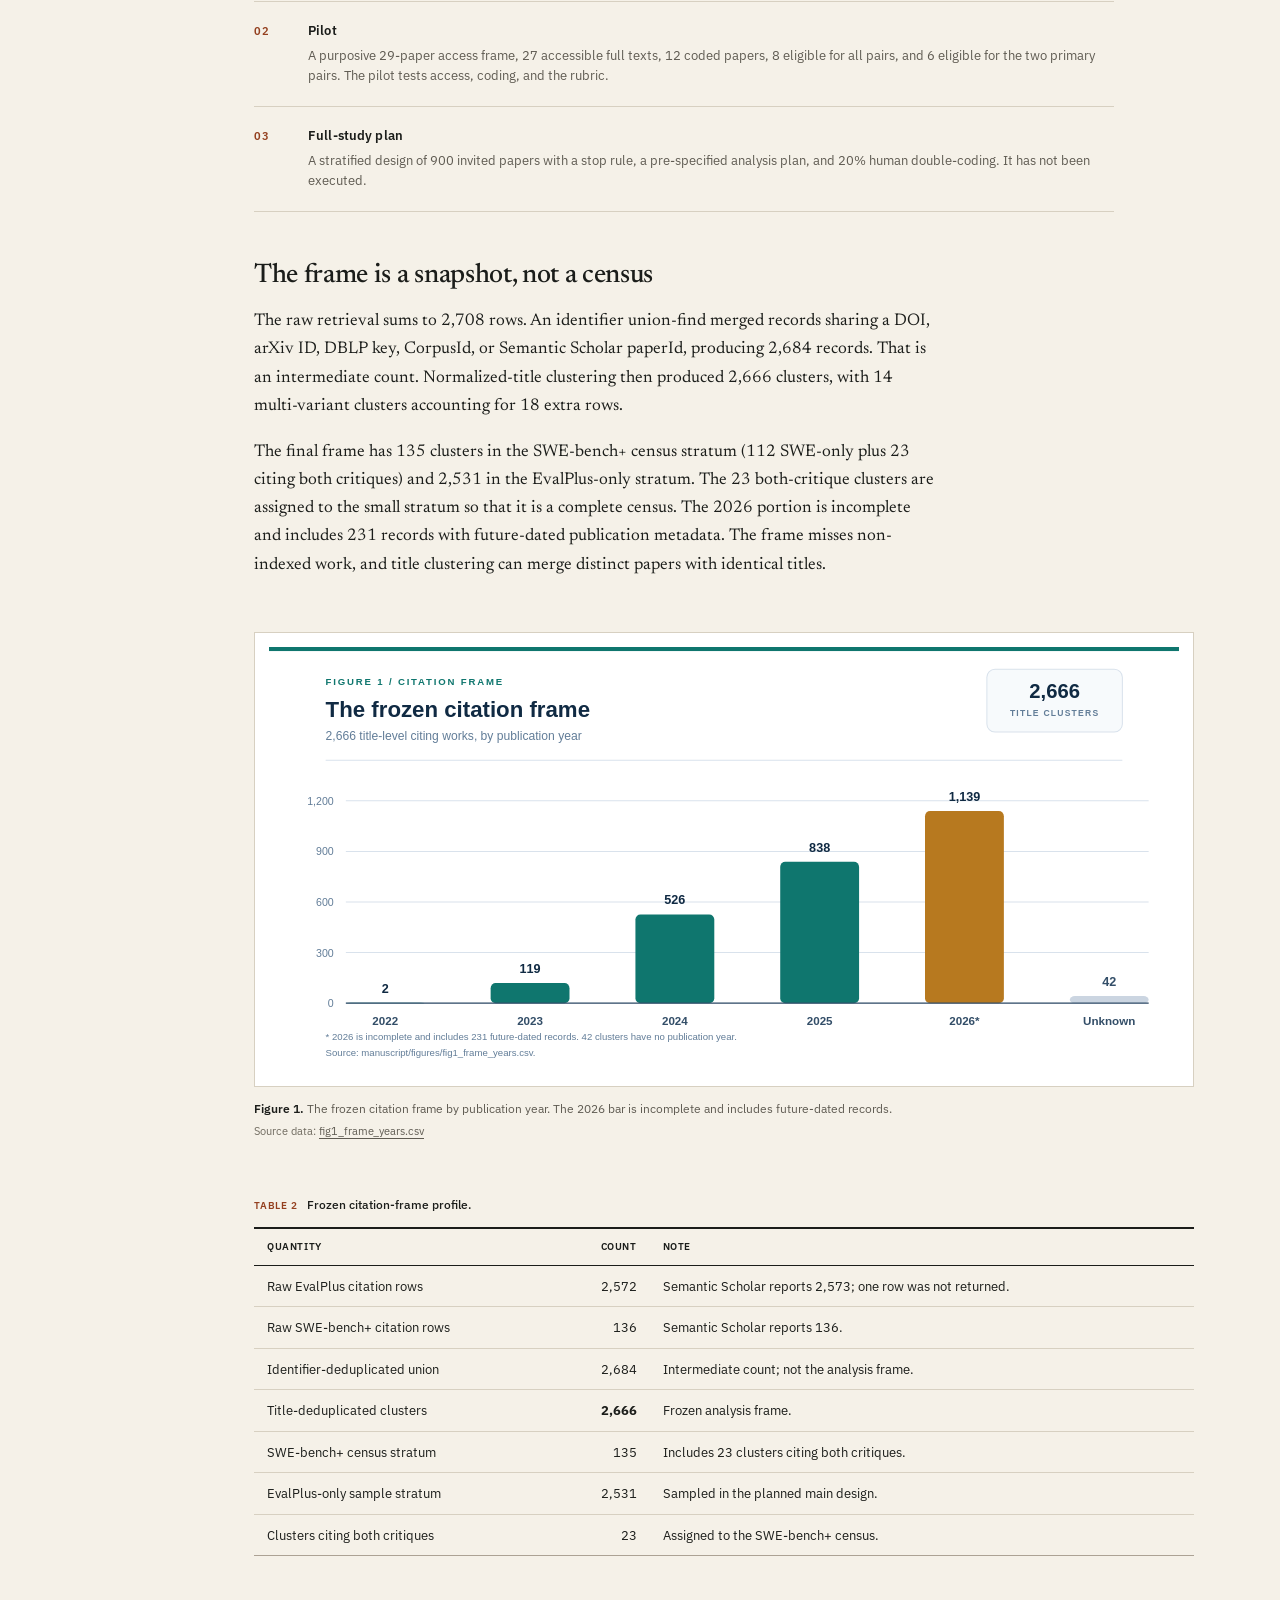
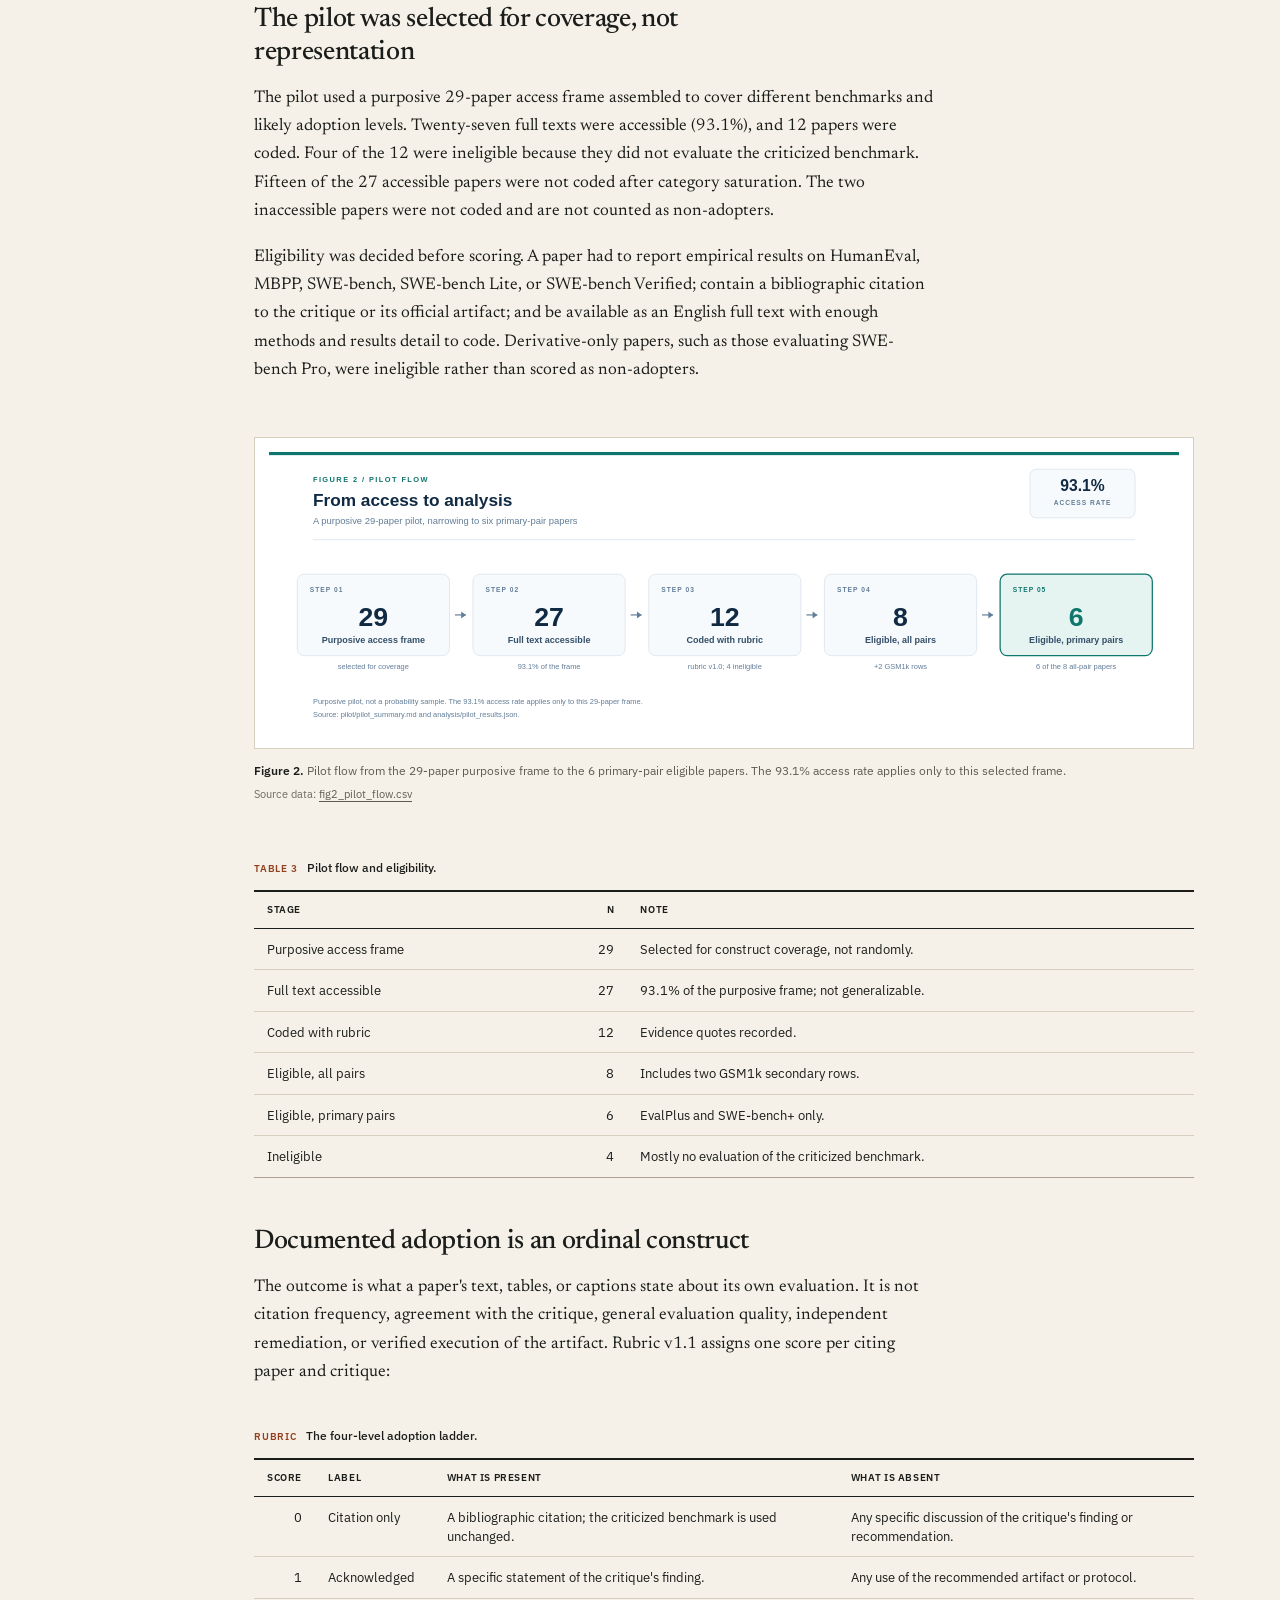
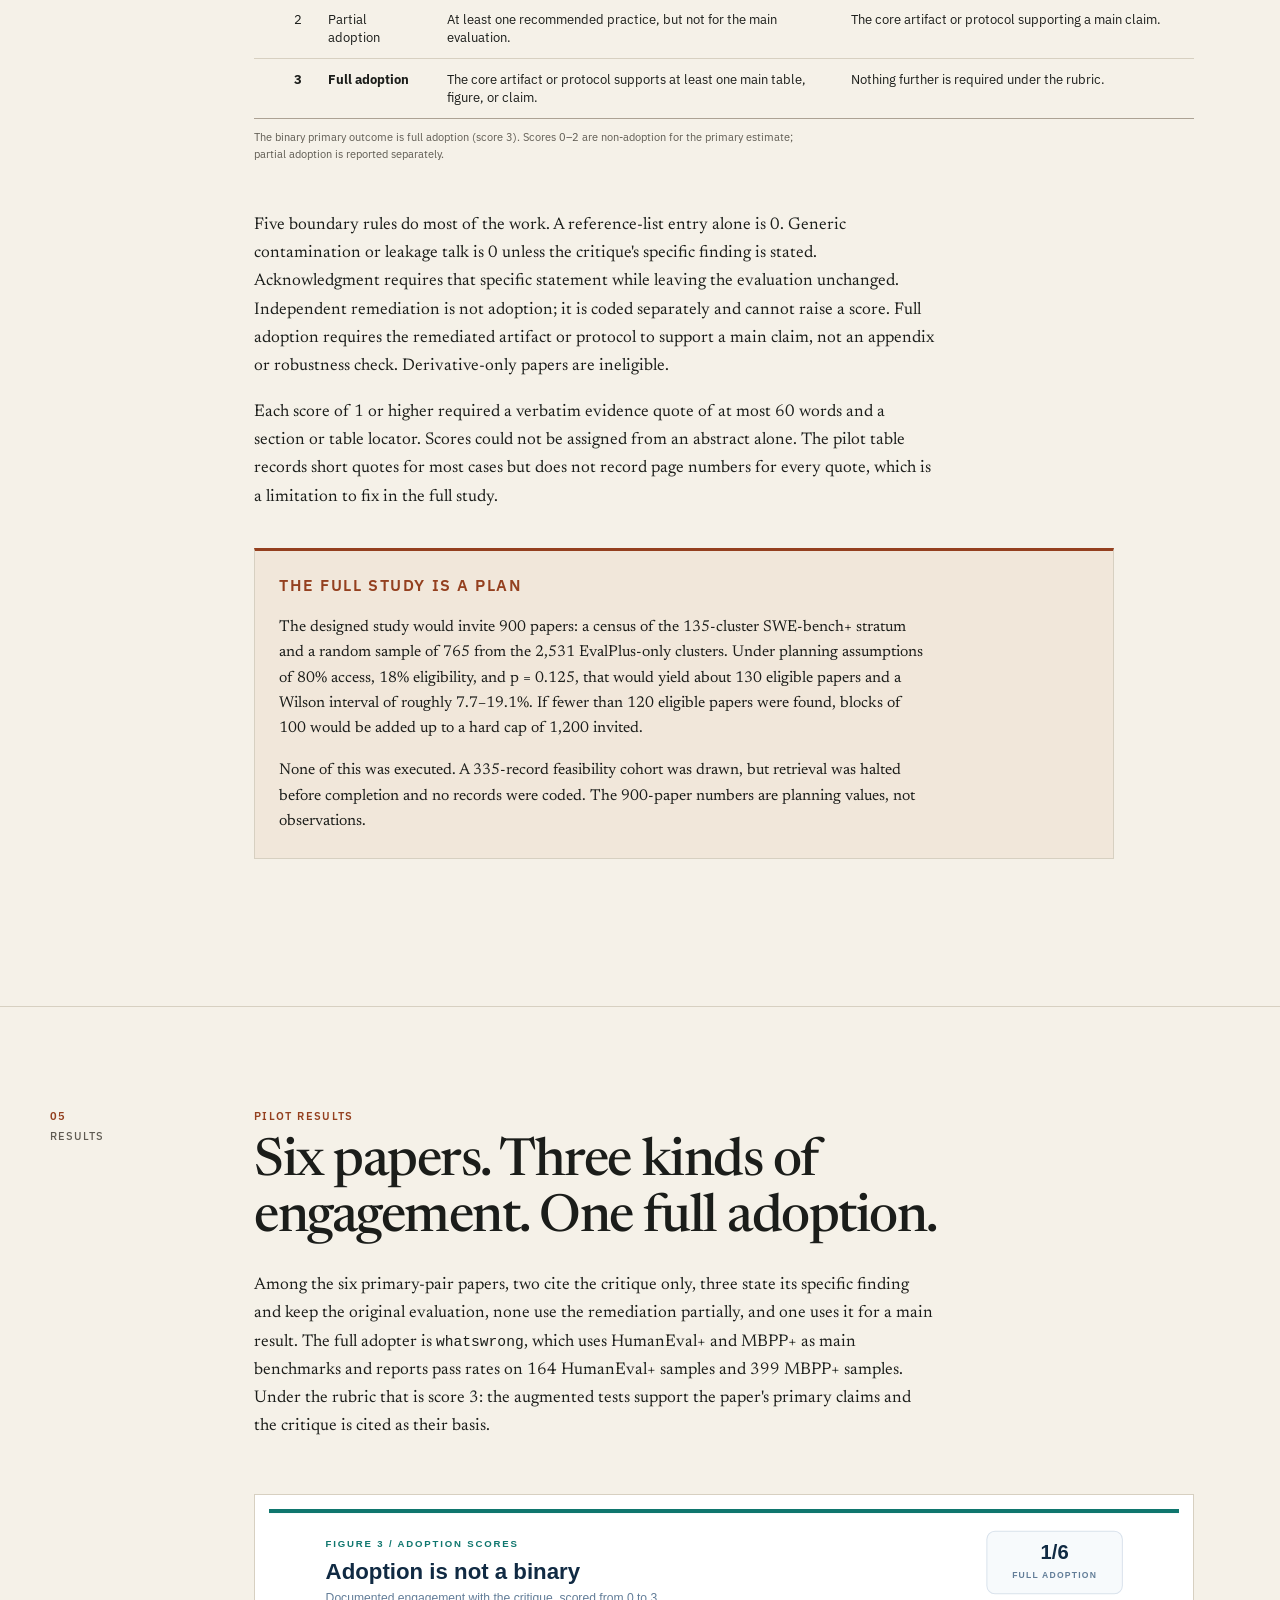
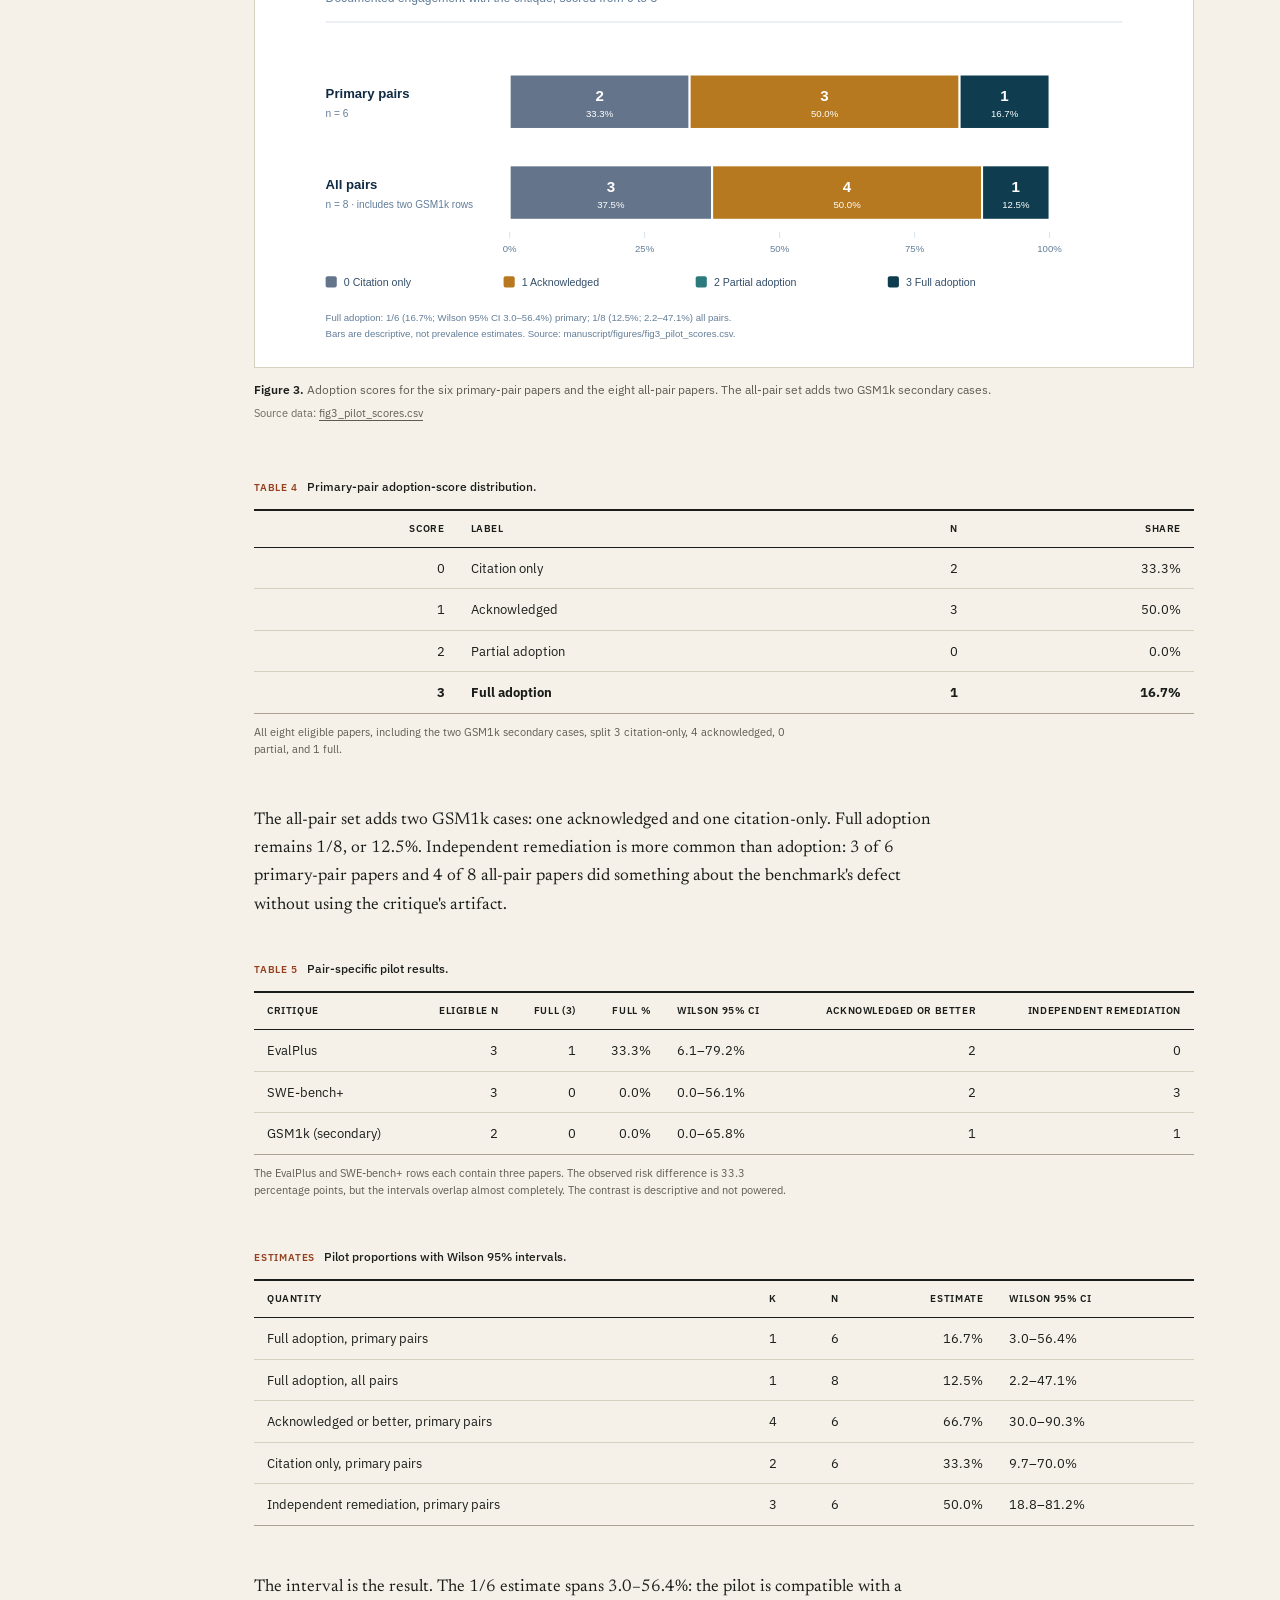
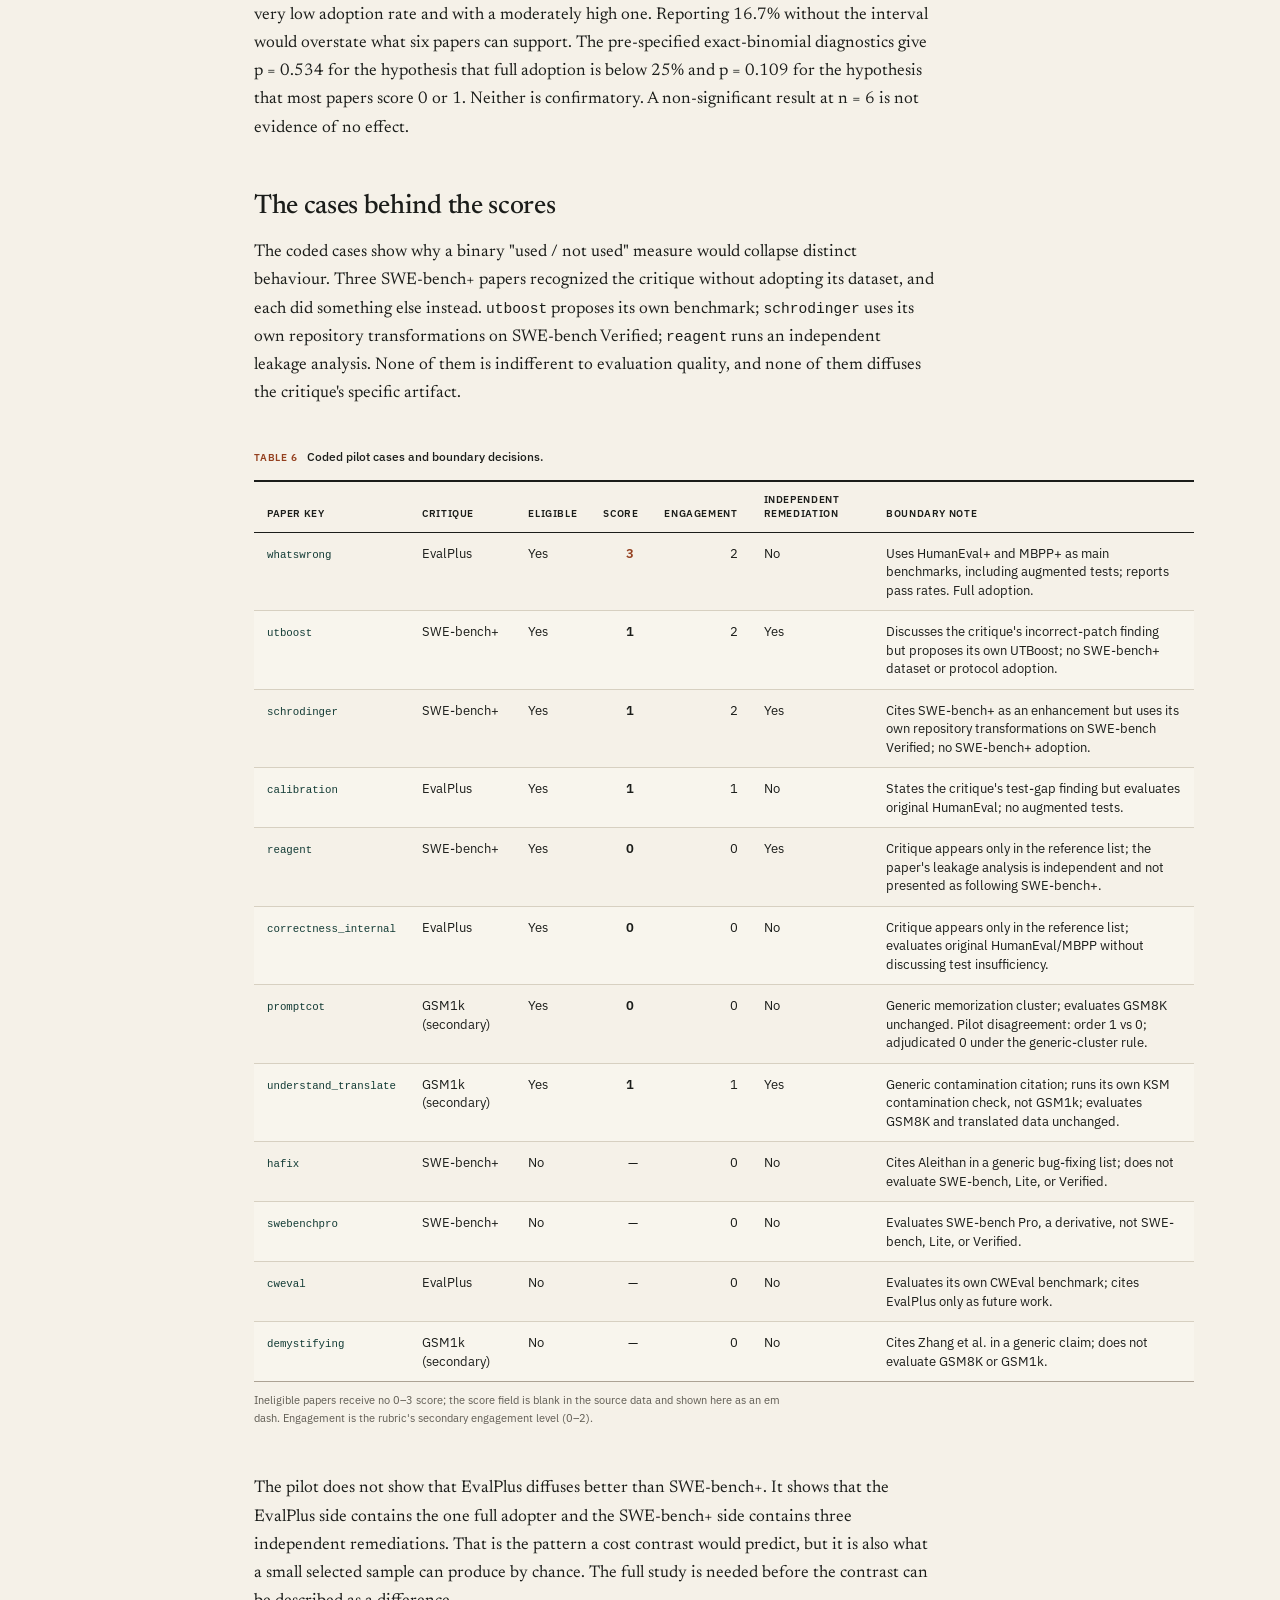
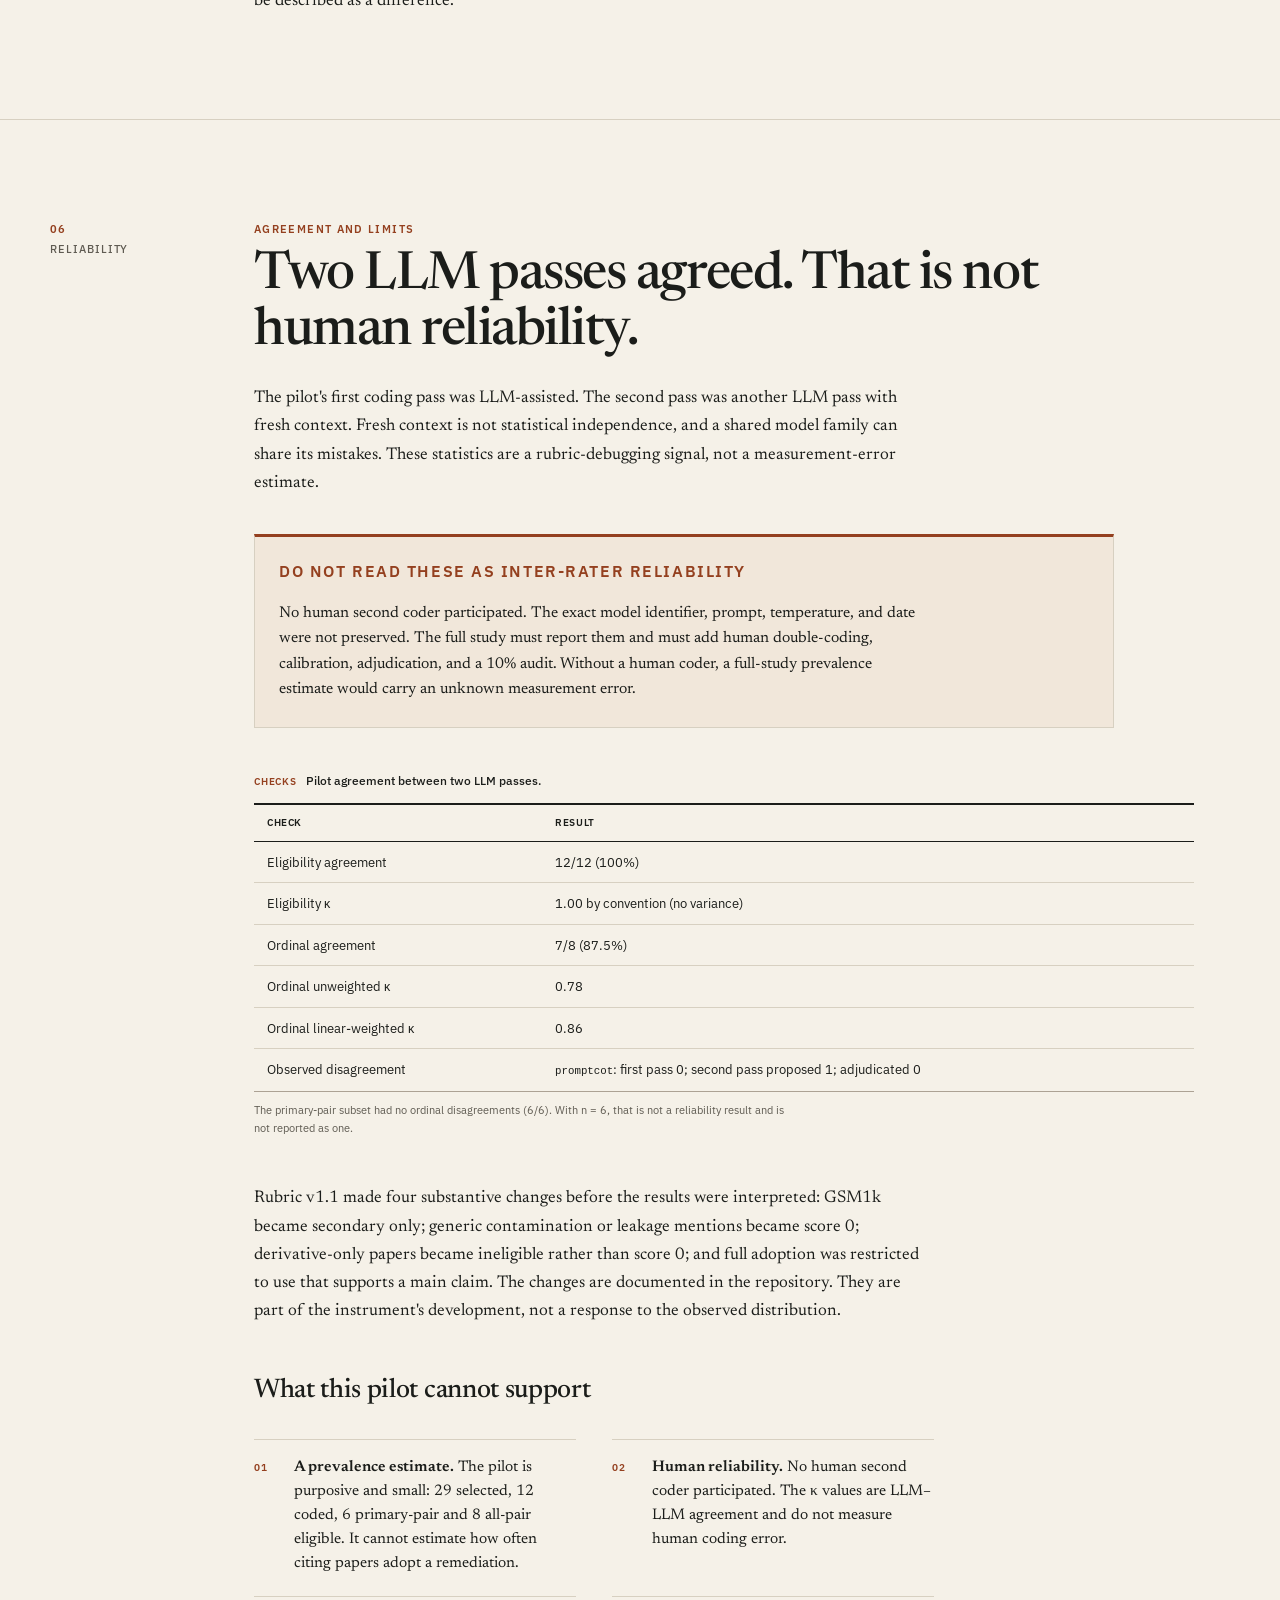
==== commit 6a9827b0: "Document Zenodo DOI for the pilot-study preprint Add 10.5281/zenodo.24245000 to the README, BibTeX e" ====
--- a/docs/index.html
+++ b/docs/index.html
@@ -8,6 +8,11 @@
   <meta name="author" content="Syed Abdul Aman">
   <meta name="robots" content="index, follow">
   <link rel="canonical" href="https://p-r-e-m-i-u-m.github.io/benchmark-critique-diffusion-protocol/">
+  <meta name="citation_title" content="Does Benchmark Critique Diffuse into Evaluation Practice? A Pilot-Based Study of EvalPlus and SWE-bench+ Adoption">
+  <meta name="citation_author" content="Aman, Syed Abdul">
+  <meta name="citation_publication_date" content="2026/11/15">
+  <meta name="citation_doi" content="10.5281/zenodo.24245000">
+  <meta name="citation_pdf_url" content="https://p-r-e-m-i-u-m.github.io/benchmark-critique-diffusion-protocol/assets/paper.pdf">
   <meta property="og:type" content="article">
   <meta property="og:title" content="Does Benchmark Critique Diffuse into Evaluation Practice?">
   <meta property="og:description" content="A pilot-based study of EvalPlus and SWE-bench+ adoption. Citation, acknowledgment, and adoption are not the same thing.">
@@ -40,6 +45,9 @@
     "creativeWorkStatus": "Pilot-study preprint; not peer reviewed; not a prevalence estimate",
     "abstract": "A pilot-based study of whether papers citing benchmark critiques document adopting the critiques' remediations in their own primary evaluations.",
     "url": "https://p-r-e-m-i-u-m.github.io/benchmark-critique-diffusion-protocol/",
+    "identifier": "https://doi.org/10.5281/zenodo.24245000",
+    "sameAs": "https://zenodo.org/records/24245000",
+    "version": "1.0",
     "codeRepository": "https://github.com/P-r-e-m-i-u-m/benchmark-critique-diffusion-protocol",
     "license": "https://creativecommons.org/licenses/by/4.0/",
     "keywords": "benchmark evaluation, benchmark critique, EvalPlus, SWE-bench+, citation diffusion, meta-research, reproducibility"
@@ -83,6 +91,7 @@
           </p>
           <div class="hero-actions">
             <a class="text-link" href="assets/paper.pdf" download>Download PDF <span class="arrow" aria-hidden="true">↓</span></a>
+            <a class="text-link" href="https://doi.org/10.5281/zenodo.24245000">DOI 10.5281/zenodo.24245000 <span class="arrow" aria-hidden="true">↗</span></a>
             <a class="text-link" href="https://github.com/P-r-e-m-i-u-m/benchmark-critique-diffusion-protocol/blob/main/manuscript/paper.md">Read Markdown <span class="arrow" aria-hidden="true">↗</span></a>
             <a class="text-link" href="https://github.com/P-r-e-m-i-u-m/benchmark-critique-diffusion-protocol">Code and data <span class="arrow" aria-hidden="true">↗</span></a>
             <a class="text-link" href="cite.bib" download>Download BibTeX <span class="arrow" aria-hidden="true">↓</span></a>
@@ -108,7 +117,7 @@
           </div>
           <div>
             <dt>Venue</dt>
-            <dd>Not submitted <span>No registration or DOI</span></dd>
+            <dd>Zenodo preprint <span>DOI 10.5281/zenodo.24245000</span></dd>
           </div>
         </dl>
       </div>
@@ -677,7 +686,7 @@
             <li><span class="limit-no">06</span><span><strong>The EvalPlus / SWE-bench+ contrast, or time and venue gradients.</strong> Each primary side has three papers; the coded set is 2025-heavy and venue fields are incomplete.</span></li>
             <li><span class="limit-no">07</span><span><strong>A complete citation census.</strong> The frame is a Semantic Scholar snapshot. It misses non-indexed work, the 2026 portion is incomplete, and 231 records have future-dated metadata.</span></li>
             <li><span class="limit-no">08</span><span><strong>Perfect deduplication.</strong> Title clustering can merge distinct works with identical titles. Fourteen multi-variant clusters need manual review before the full study.</span></li>
-            <li><span class="limit-no">09</span><span><strong>Registration or a DOI.</strong> The protocol was not registered. No OSF registration or DOI exists for this preprint.</span></li>
+            <li><span class="limit-no">09</span><span><strong>Registration.</strong> The protocol was not registered and no OSF registration exists. The Zenodo DOI identifies the deposited preprint; it is not a preregistration.</span></li>
           </ol>
         </div>
       </div>
@@ -804,7 +813,7 @@
           </p>
 
           <p class="cite-text">
-            Aman, S. A. (2026). <cite>Does benchmark critique diffuse into evaluation practice? A pilot-based study of EvalPlus and SWE-bench+ adoption</cite> [Pilot-study preprint]. https://p-r-e-m-i-u-m.github.io/benchmark-critique-diffusion-protocol/
+            Aman, S. A. (2026). <cite>Does benchmark critique diffuse into evaluation practice? A pilot-based study of EvalPlus and SWE-bench+ adoption</cite> [Pilot-study preprint]. Zenodo. https://doi.org/10.5281/zenodo.24245000
           </p>
 
           <div class="cite-actions">
@@ -829,14 +838,17 @@
                   A Pilot-Based Study of EvalPlus and SWE-bench+ Adoption},
   year         = {2026},
   month        = nov,
-  note         = {Pilot-study preprint; not peer reviewed},
+  publisher    = {Zenodo},
+  version      = {1.0},
+  doi          = {10.5281/zenodo.24245000},
   howpublished = {\url{https://p-r-e-m-i-u-m.github.io/benchmark-critique-diffusion-protocol/}},
-  url          = {https://github.com/P-r-e-m-i-u-m/benchmark-critique-diffusion-protocol}
+  url          = {https://github.com/P-r-e-m-i-u-m/benchmark-critique-diffusion-protocol},
+  note         = {Pilot-study preprint; not peer reviewed}
 }</code></pre>
           </div>
 
           <p class="small-note">
-            No DOI or registration record exists. The repository is public; the paper is a typeset pilot-study preprint and has not been peer reviewed. Please open an issue for factual corrections or broken links.
+            The preprint is archived on Zenodo under DOI 10.5281/zenodo.24245000. No OSF registration exists; the DOI identifies the deposit, not a preregistration. The paper is a typeset pilot-study preprint and has not been peer reviewed. Please open an issue for factual corrections or broken links.
           </p>
         </div>
       </div>
@@ -856,6 +868,7 @@
           <p class="footer-heading">Research</p>
           <ul class="footer-links">
             <li><a href="assets/paper.pdf" download>Typeset paper (PDF)</a></li>
+            <li><a href="https://doi.org/10.5281/zenodo.24245000">Zenodo DOI</a></li>
             <li><a href="https://github.com/P-r-e-m-i-u-m/benchmark-critique-diffusion-protocol/blob/main/manuscript/paper.md">Markdown manuscript</a></li>
             <li><a href="https://github.com/P-r-e-m-i-u-m/benchmark-critique-diffusion-protocol/blob/main/rubric_v1.1.md">Rubric v1.1</a></li>
             <li><a href="https://github.com/P-r-e-m-i-u-m/benchmark-critique-diffusion-protocol/blob/main/PROTOCOL.md">Protocol</a></li>
